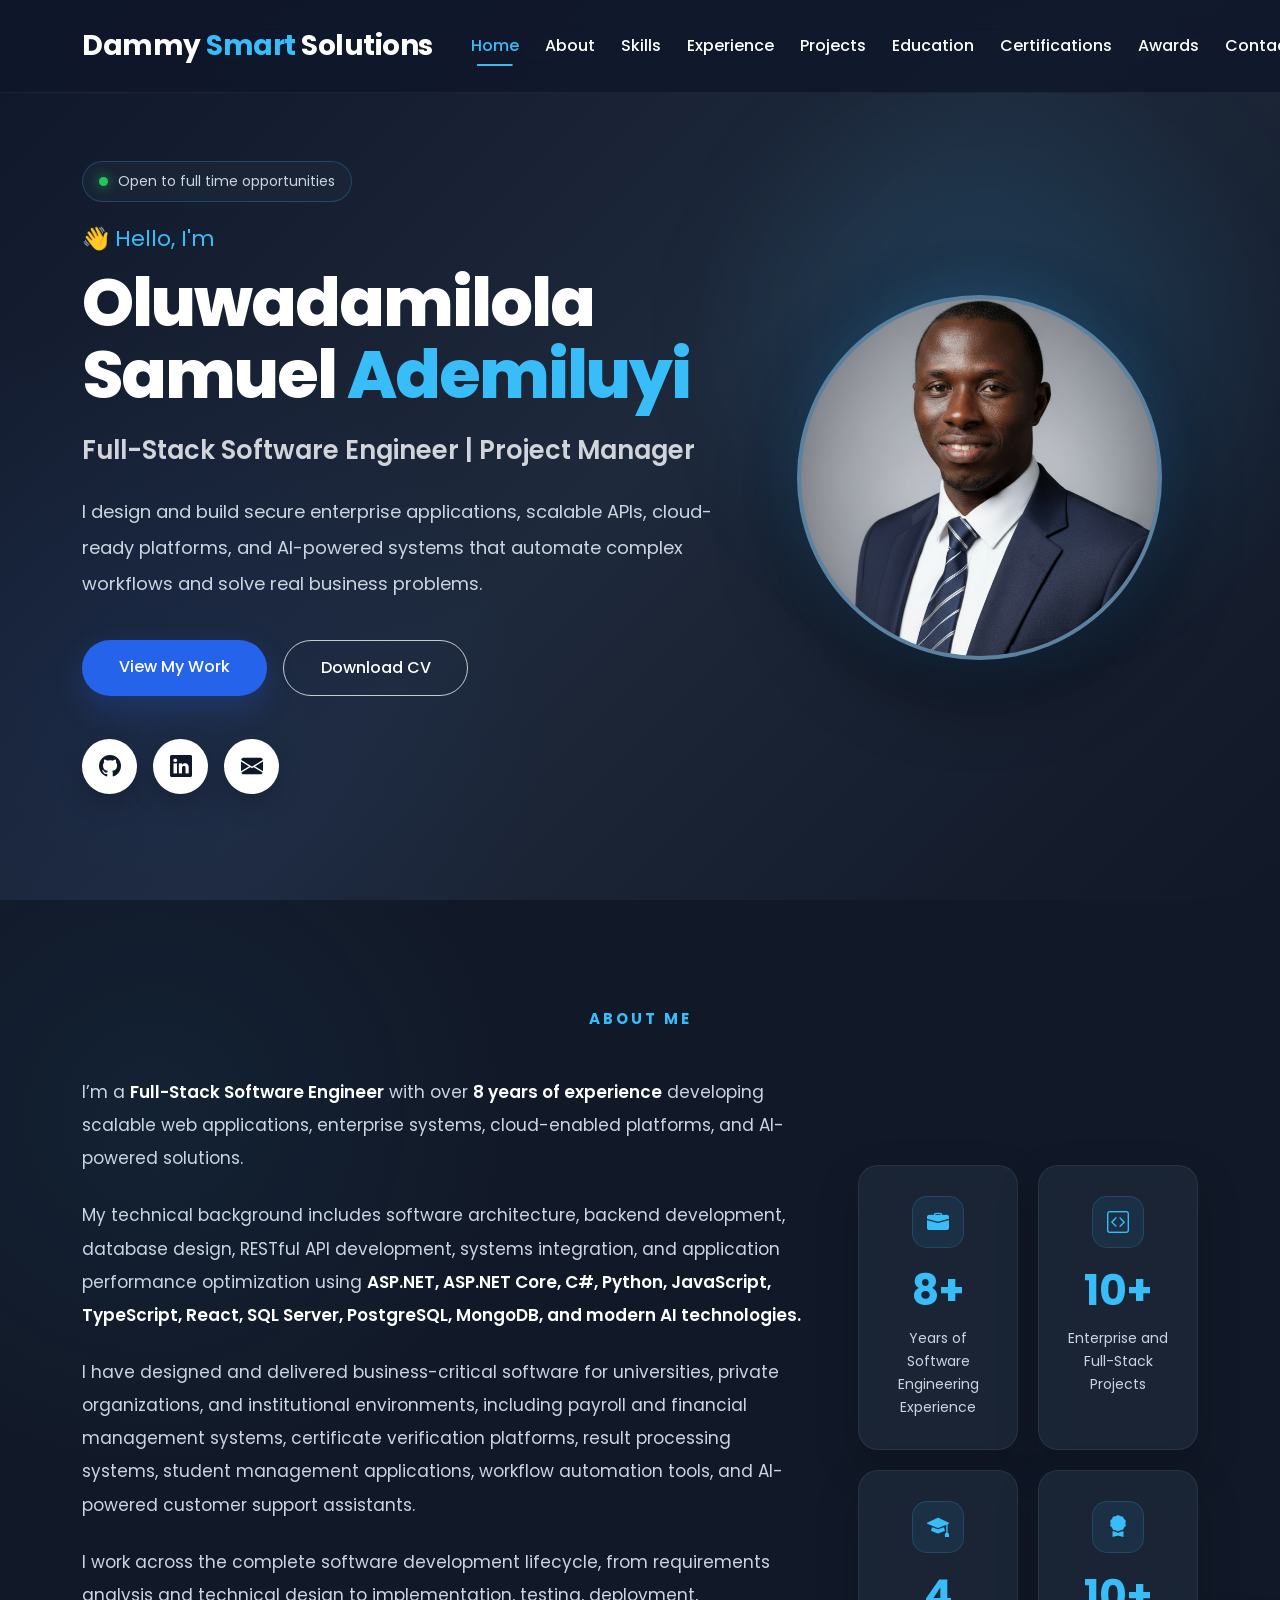
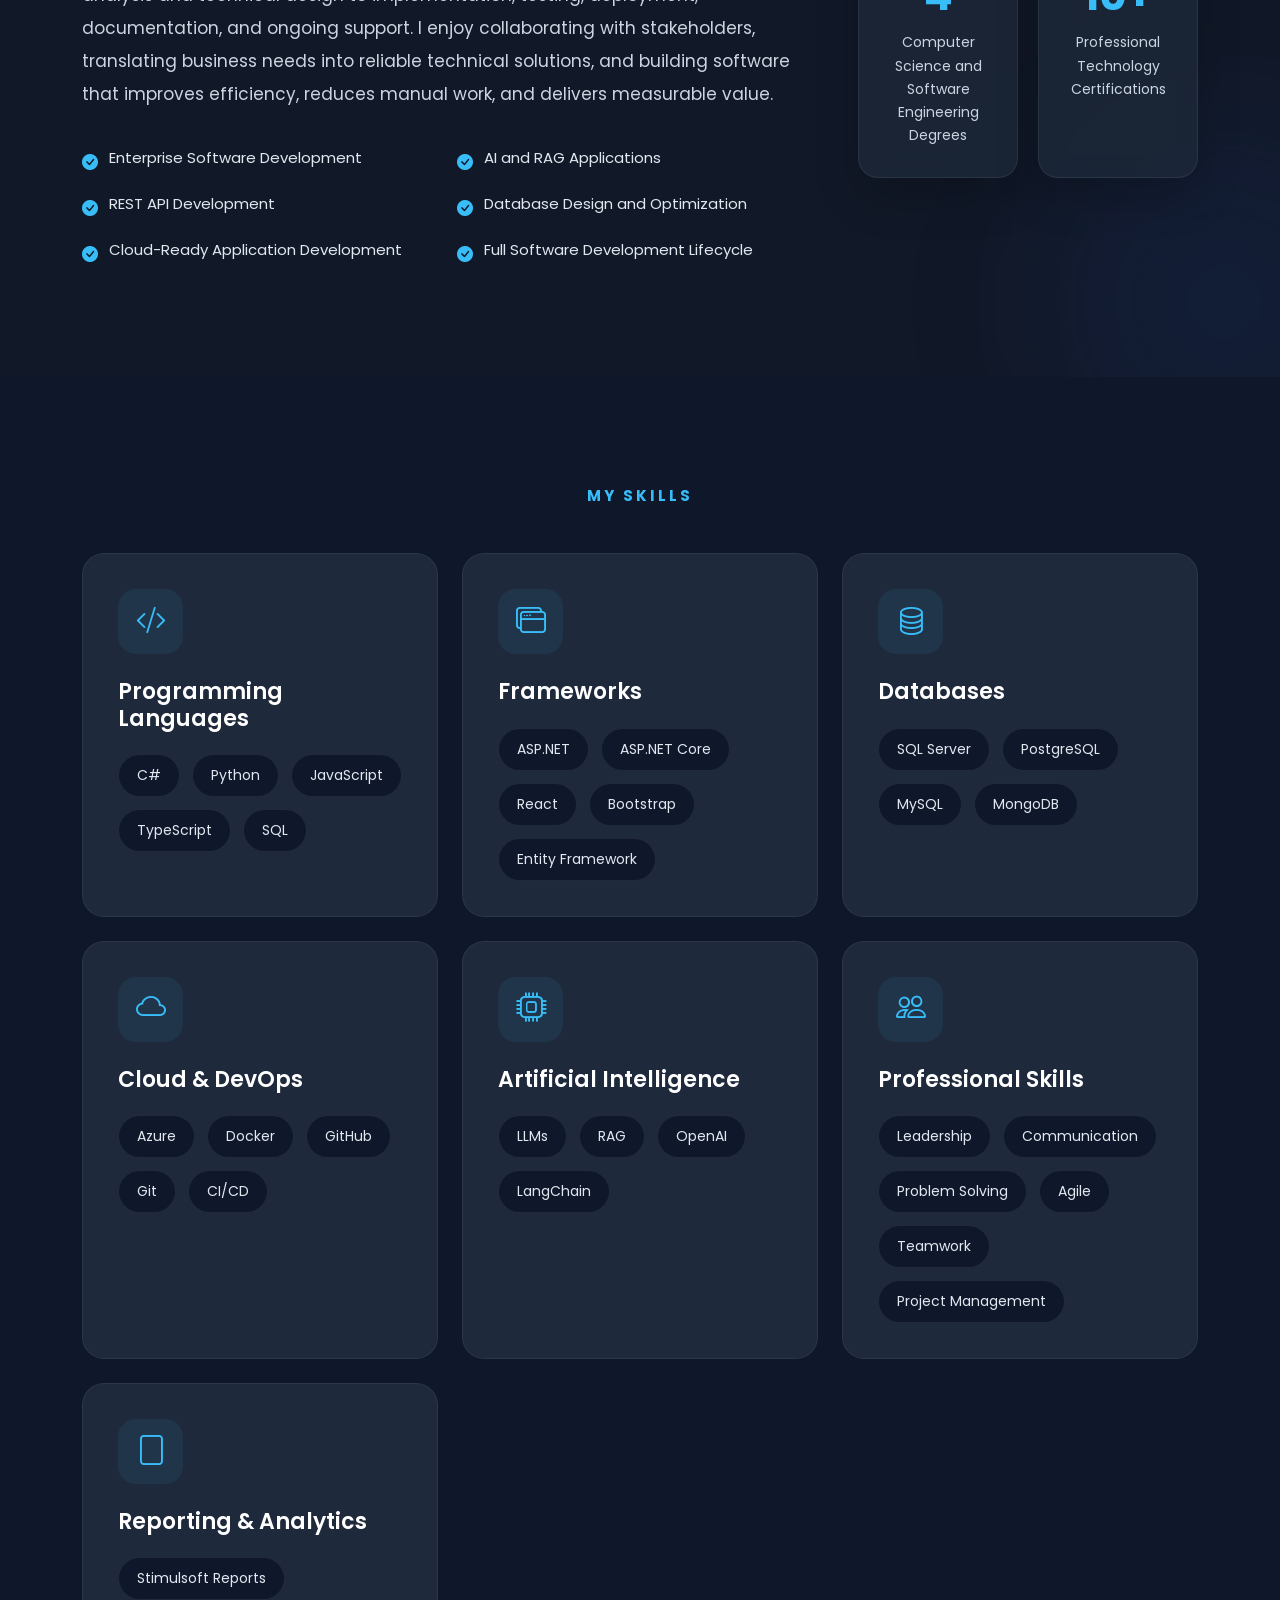
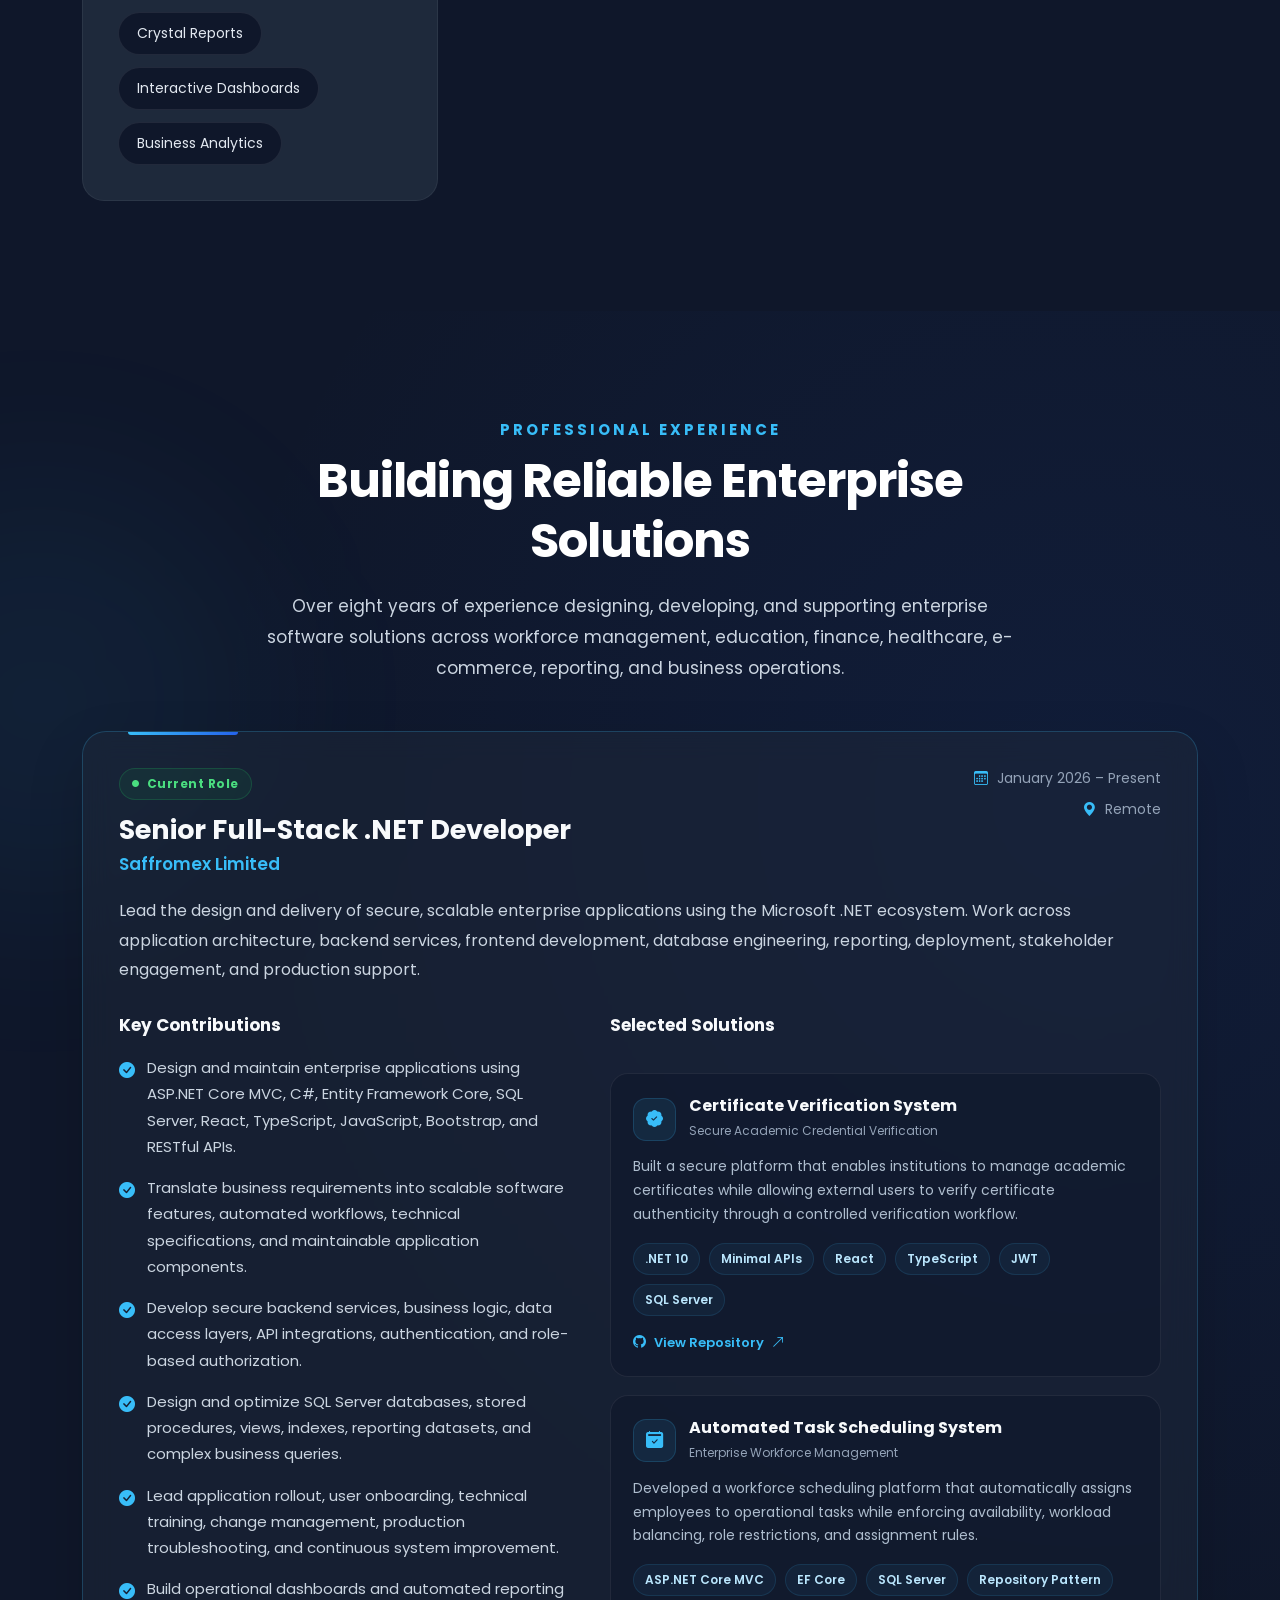
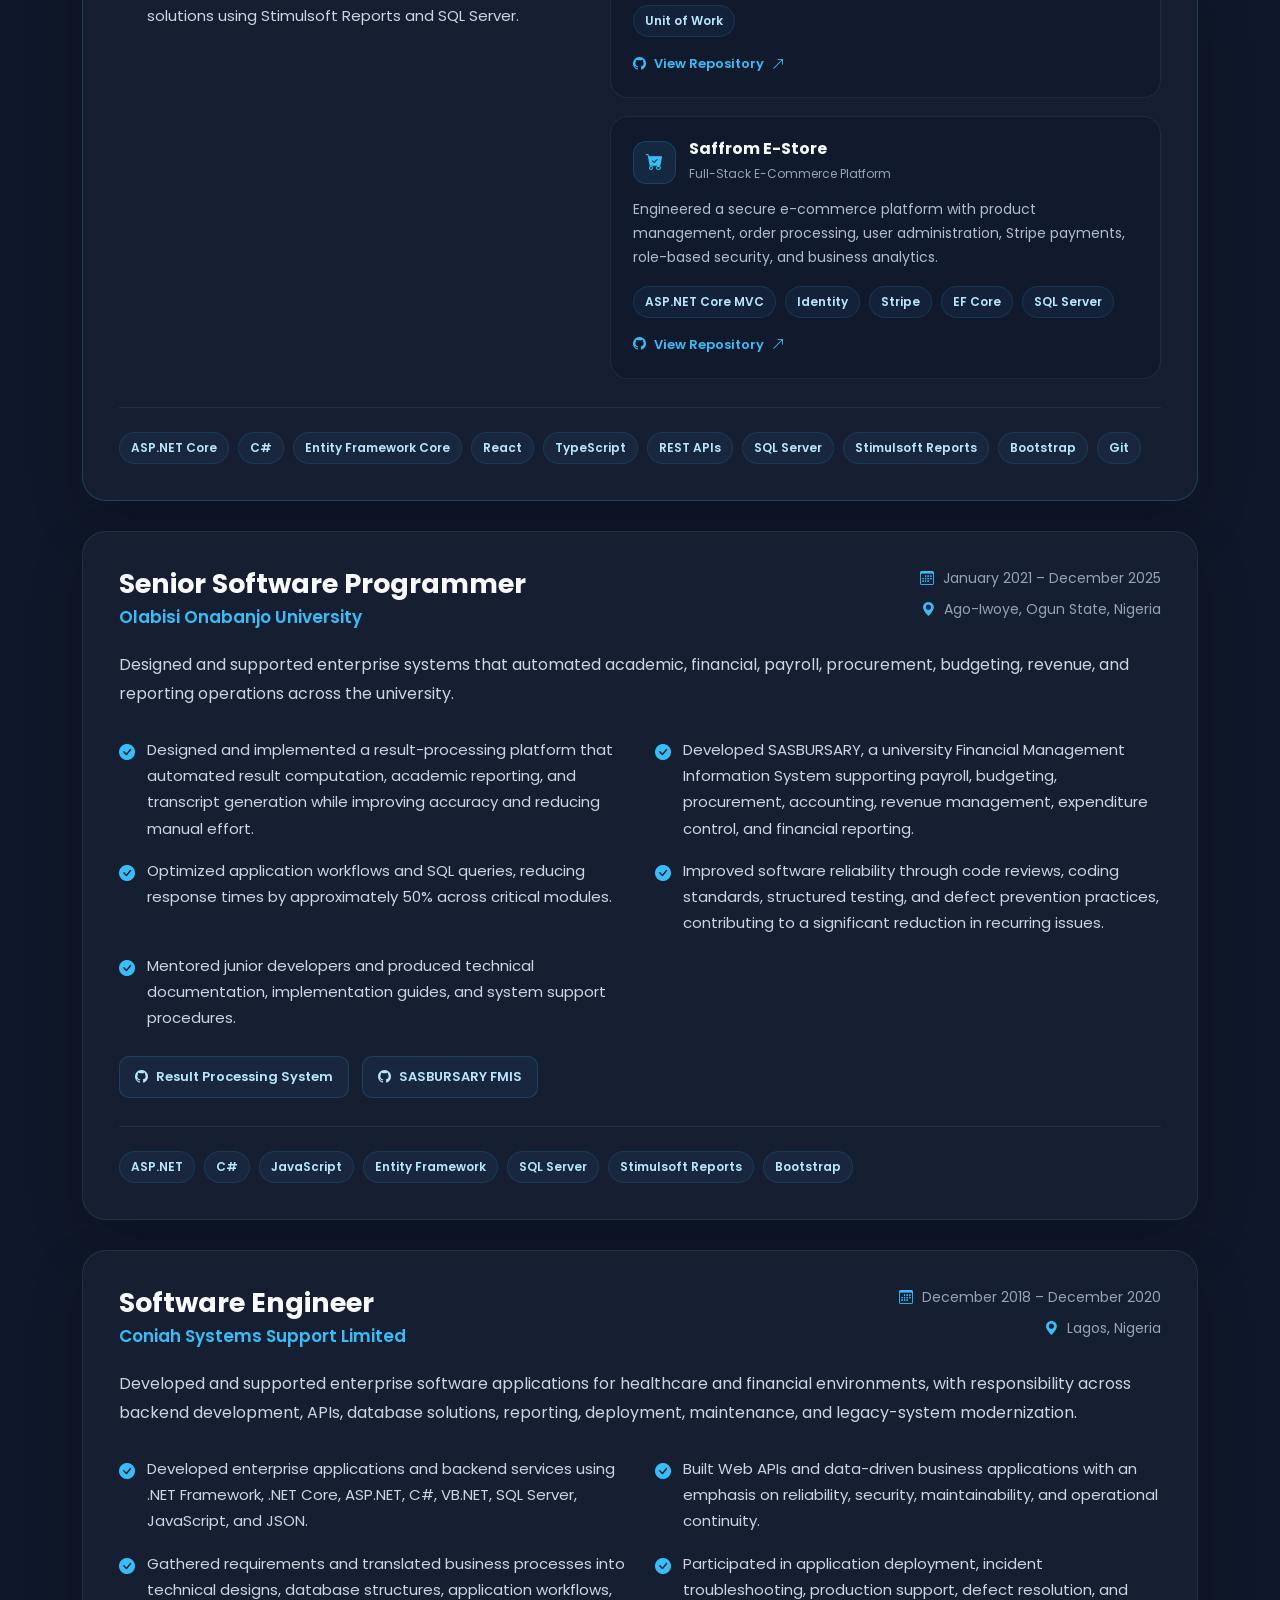
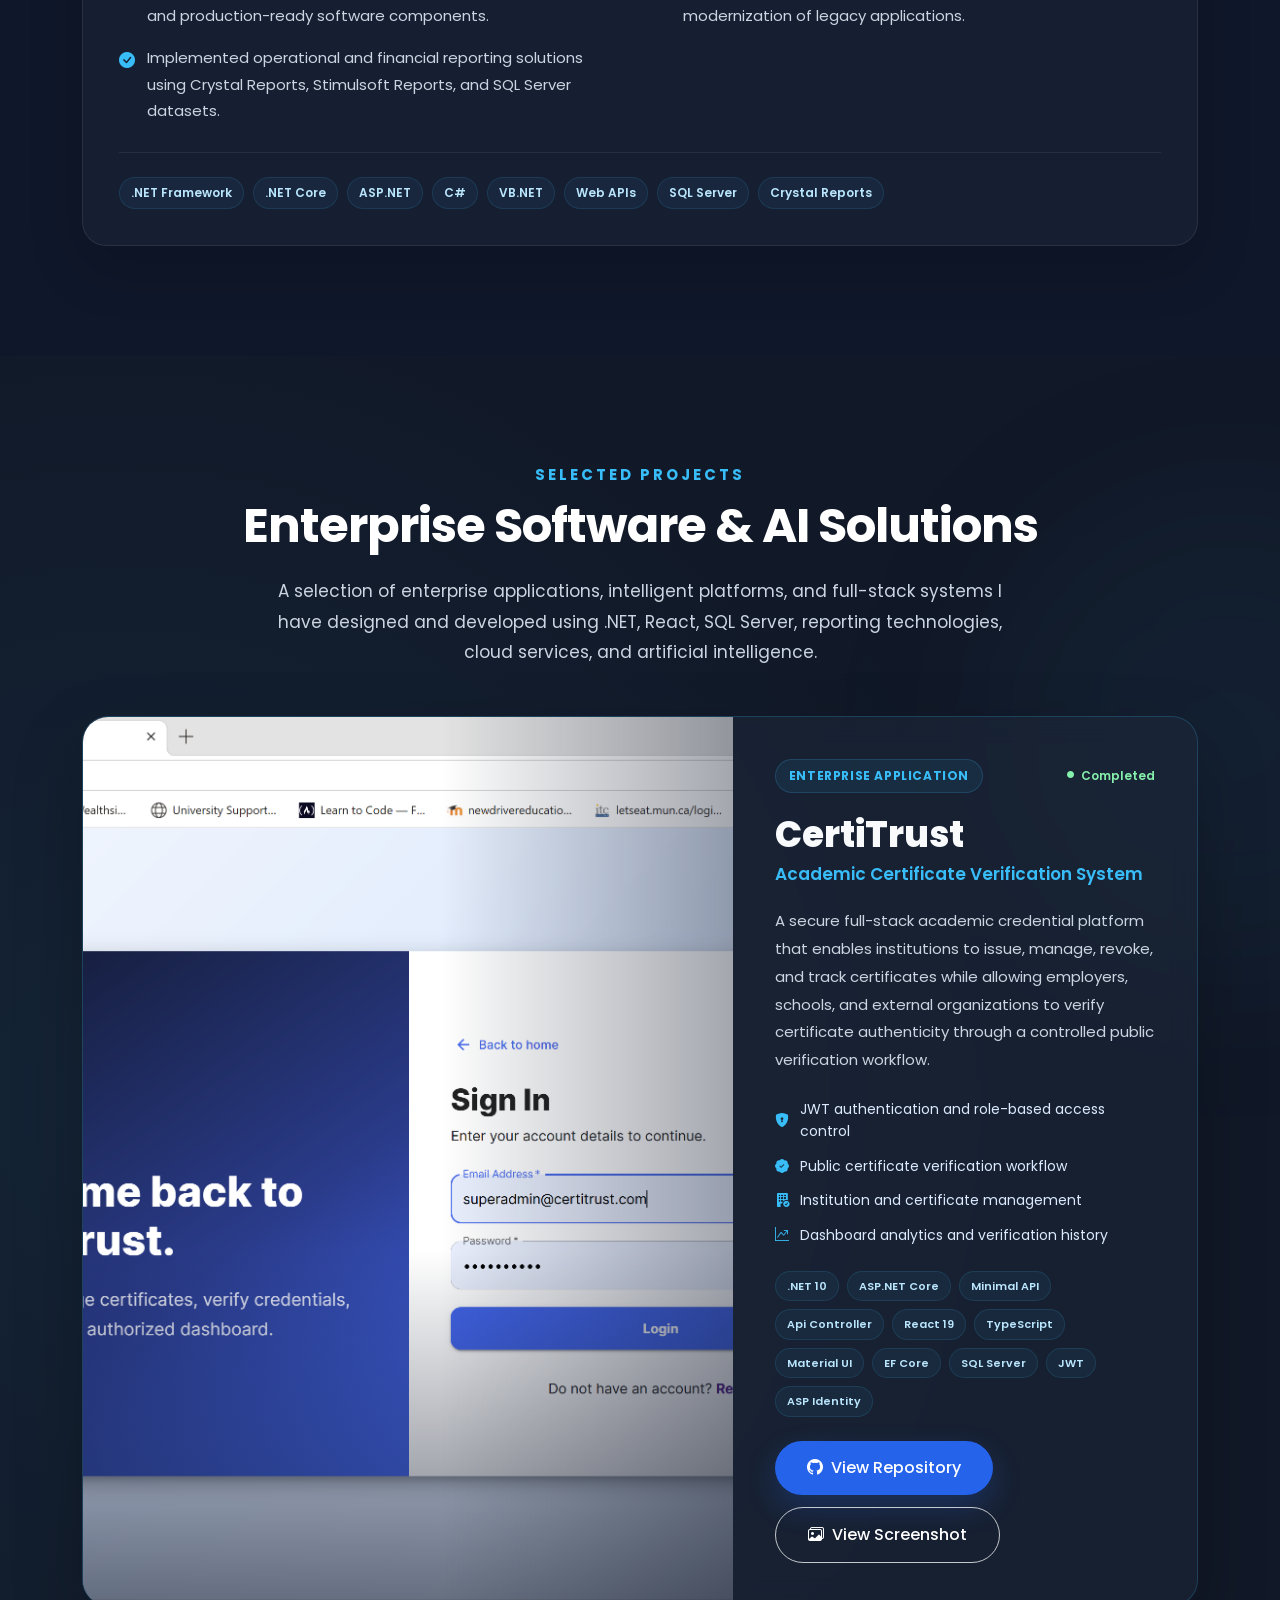
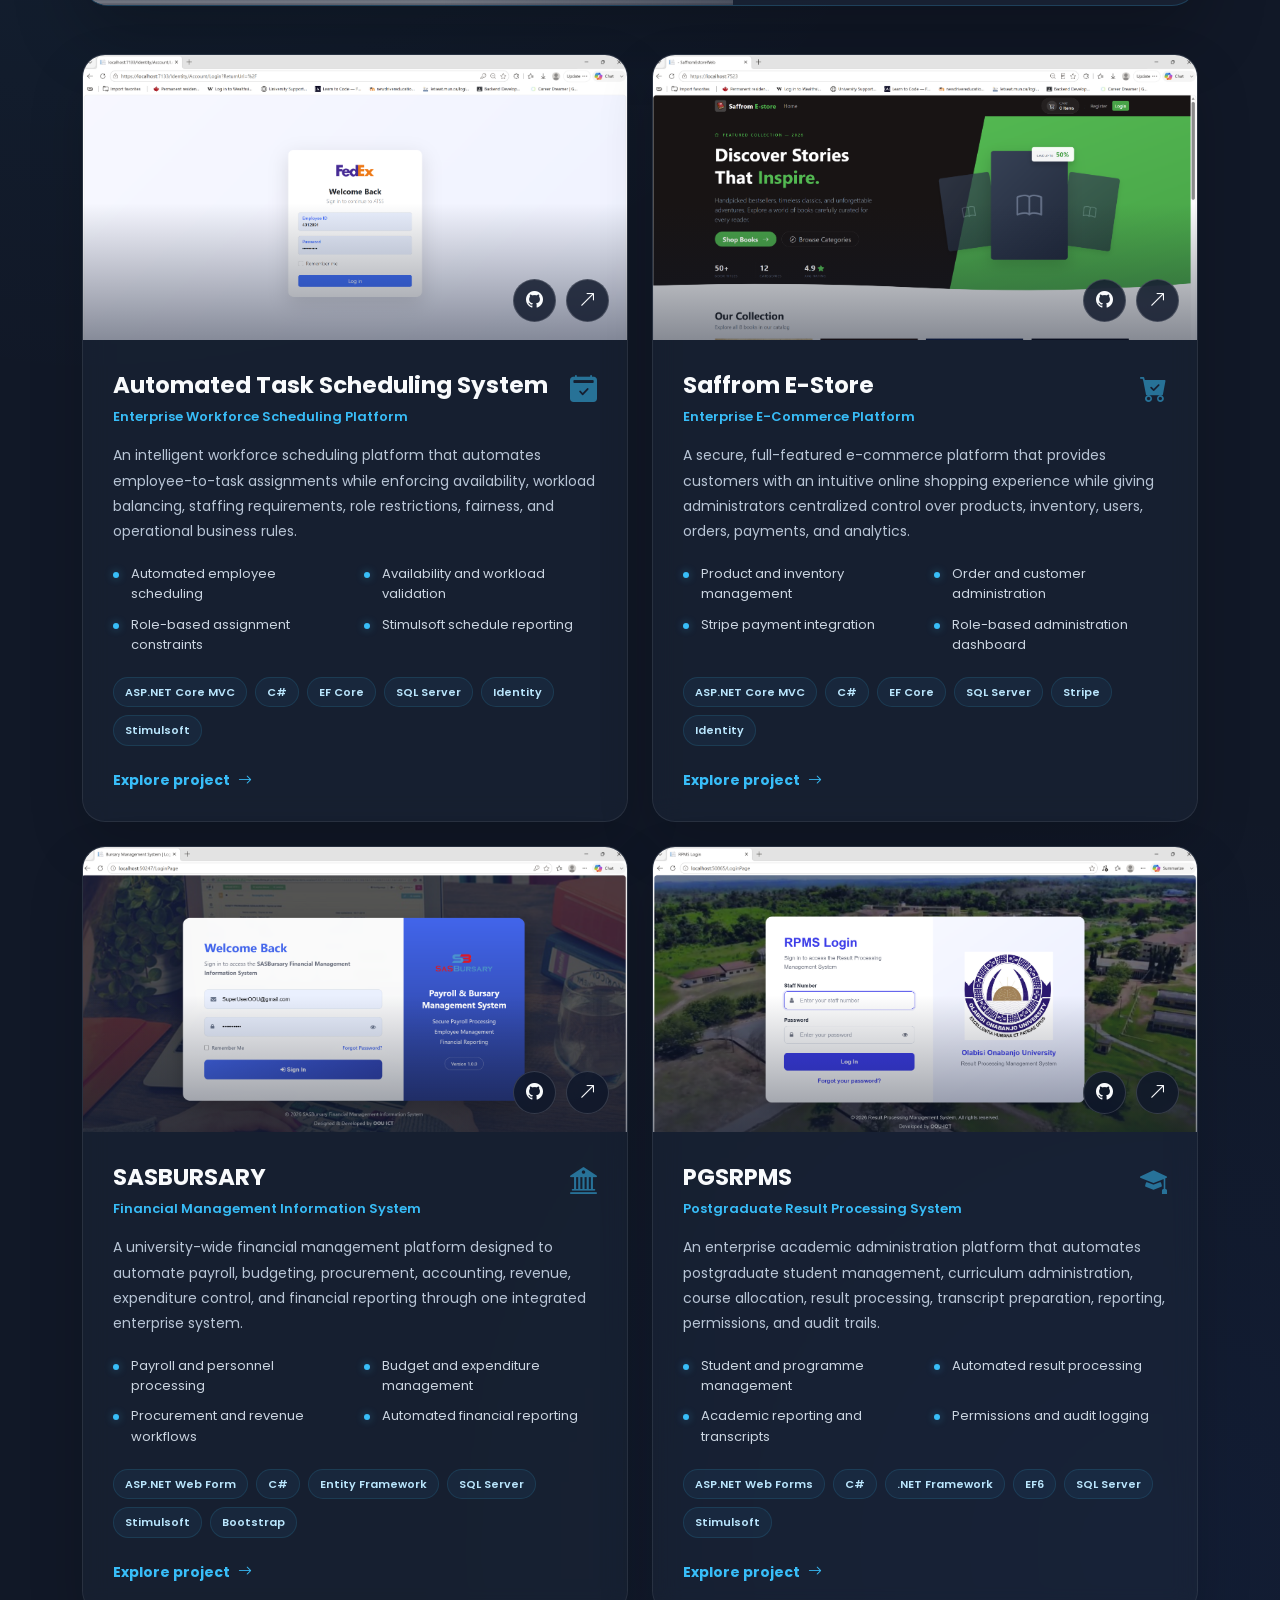
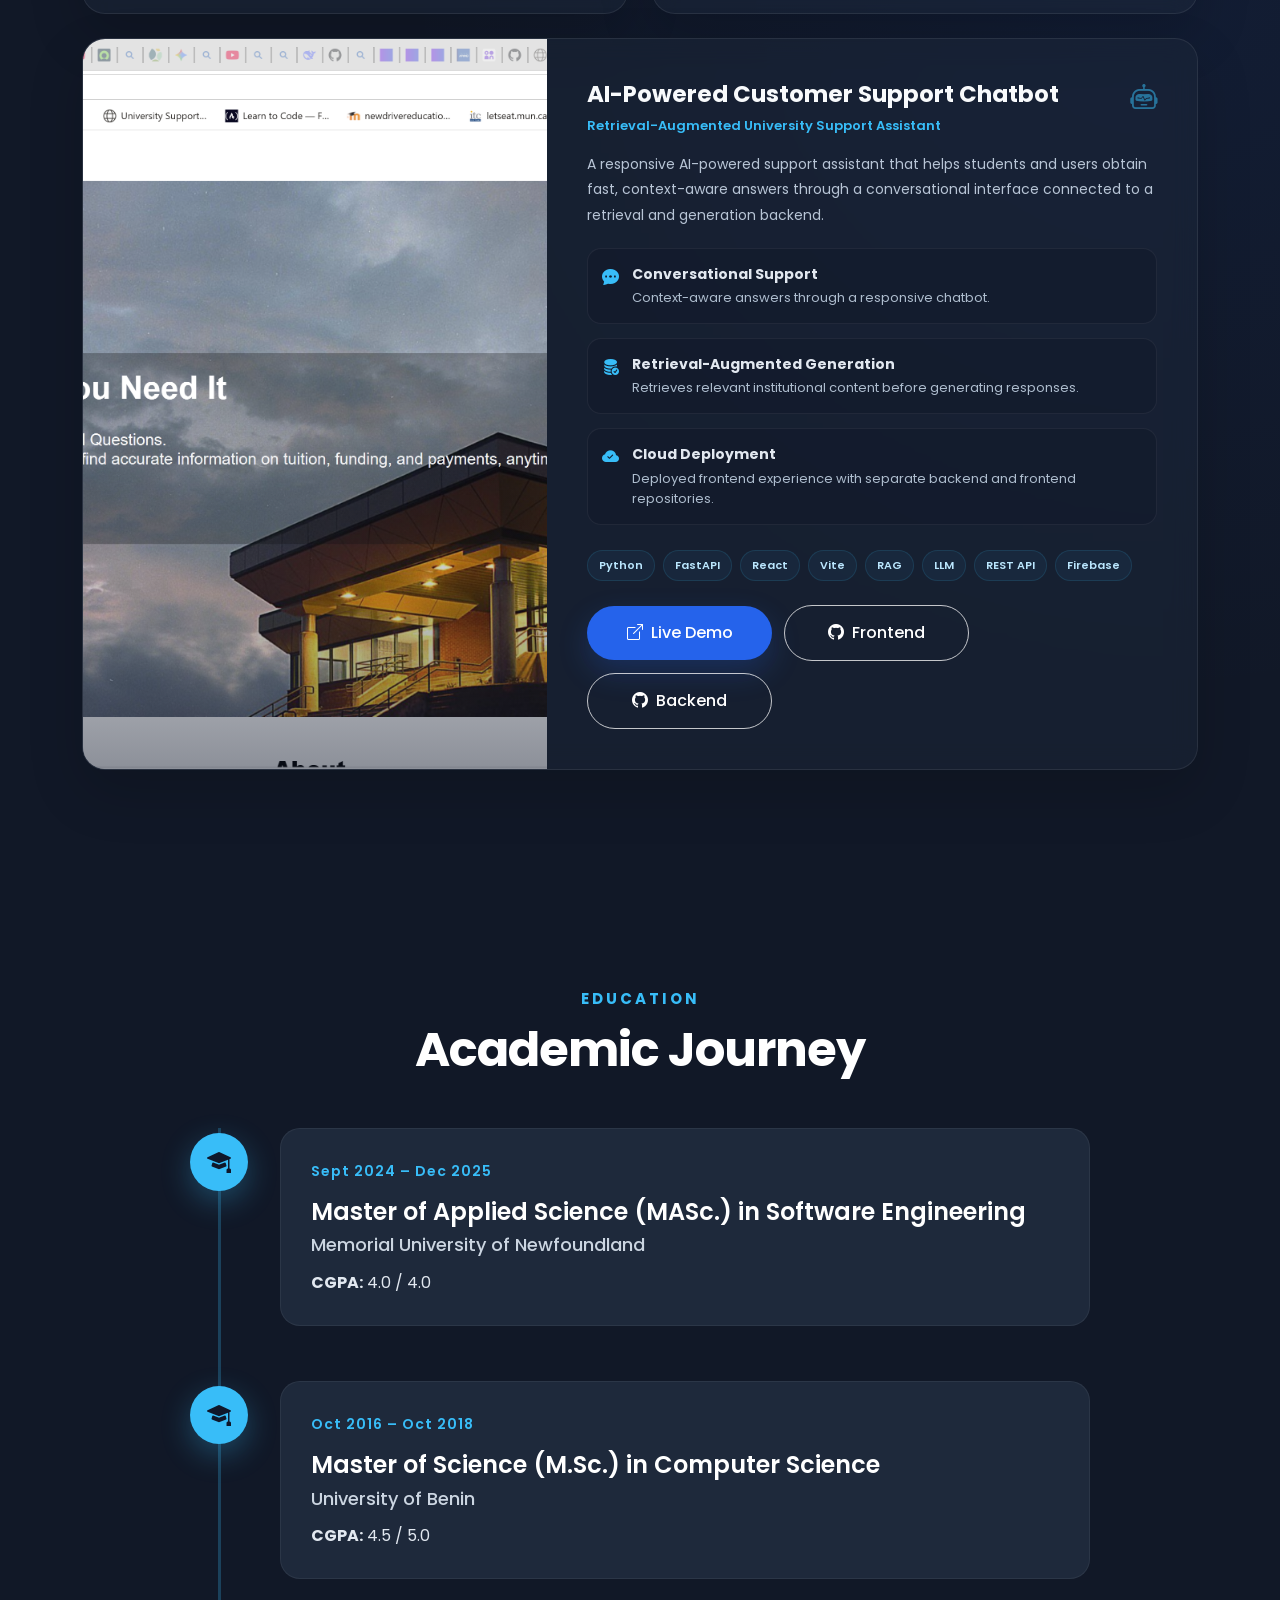
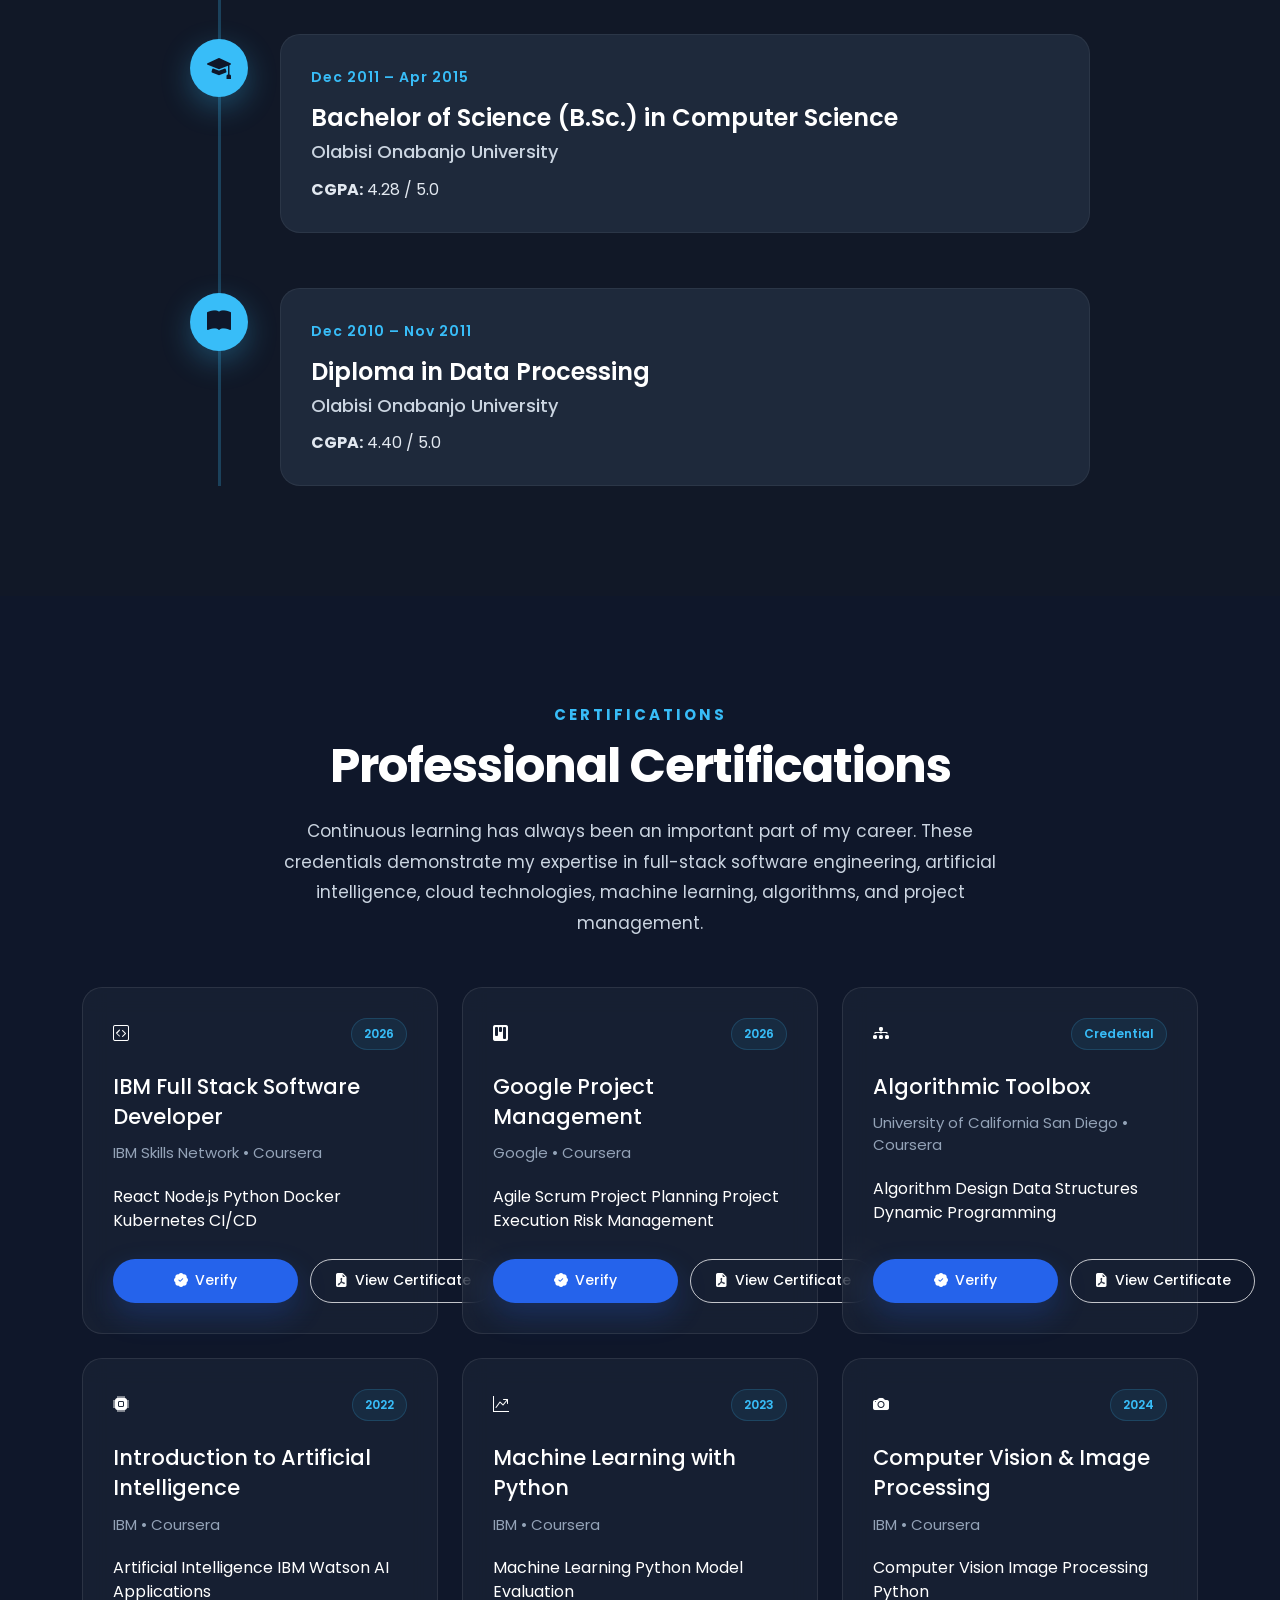
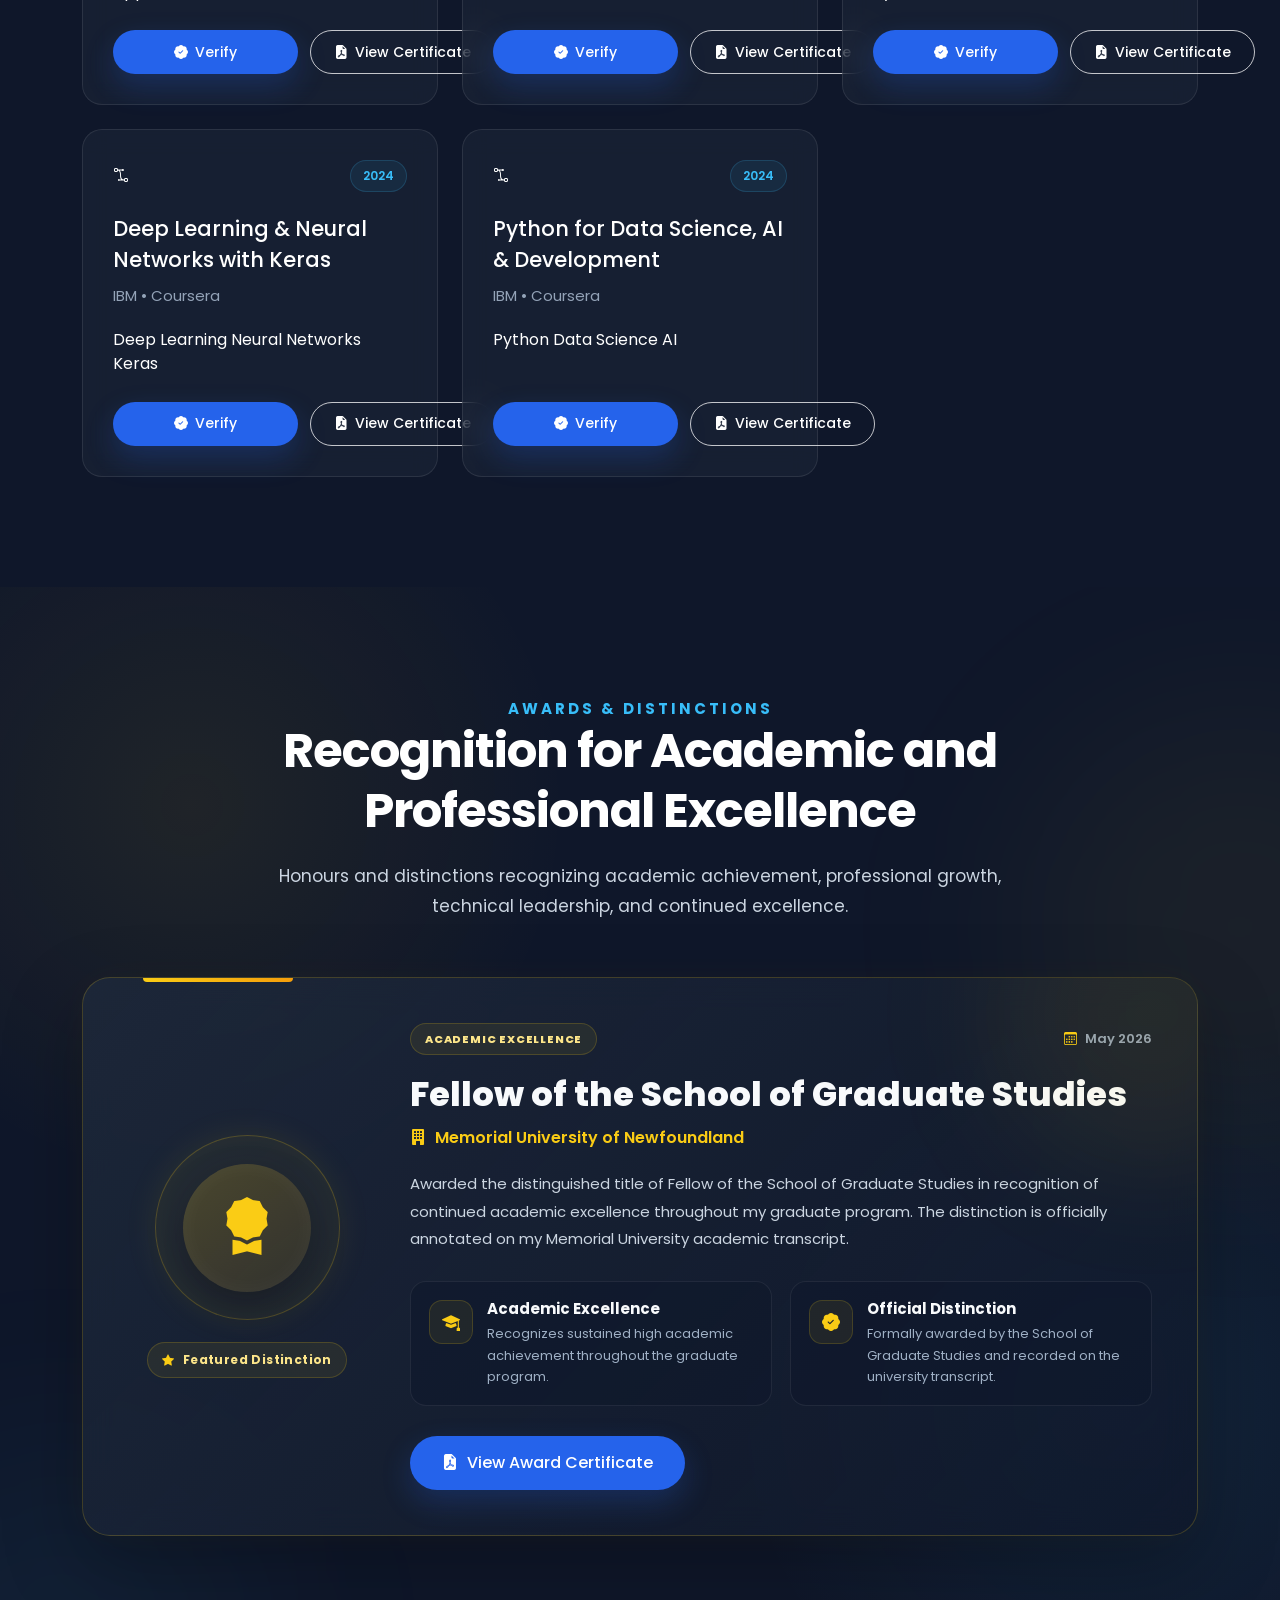
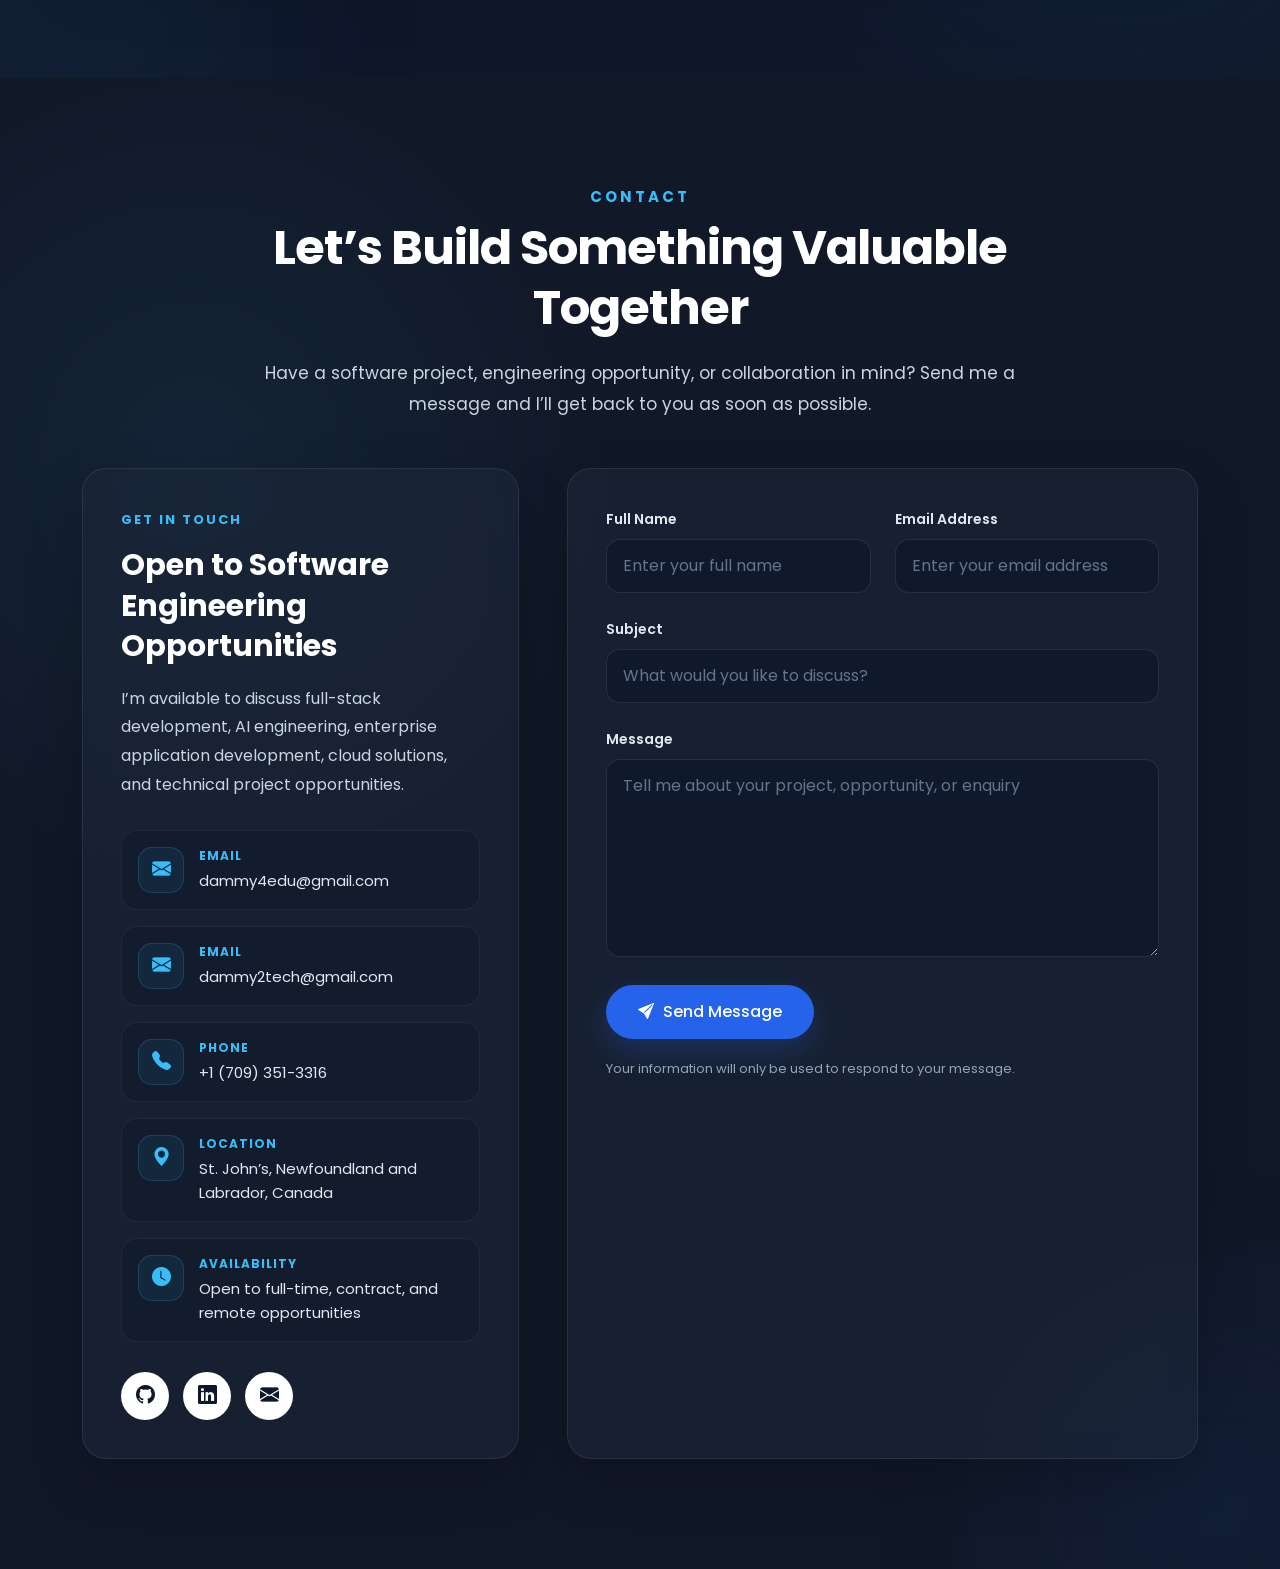
==== index.html @ 709b407c "first commit" ====
<!doctype html>
<html lang="en">
  <head>
    <meta charset="UTF-8" />

    <meta name="viewport" content="width=device-width, initial-scale=1.0" />

    <meta
      name="description"
      content="Portfolio of Oluwadamilola Samuel Ademiluyi, a Full-Stack Software Engineer and AI Project Engineer based in St. John's, Newfoundland and Labrador, Canada."
    />

    <title>Oluwadamilola Samuel Ademiluyi | Full-Stack Software Engineer</title>

    <link
      href="https://cdn.jsdelivr.net/npm/bootstrap@5.3.7/dist/css/bootstrap.min.css"
      rel="stylesheet"
    />

    <link
      rel="stylesheet"
      href="https://cdn.jsdelivr.net/npm/bootstrap-icons@1.11.3/font/bootstrap-icons.min.css"
    />

    <link rel="stylesheet" href="css/style.css" />
  </head>

  <body>
    <!-- ================= NAVBAR ================= -->

    <nav class="navbar navbar-expand-lg fixed-top" aria-label="Main navigation">
      <div class="container">
        <a
          class="navbar-brand"
          href="#home"
          aria-label="Dammy Smart Solutions home"
        >
          Dammy <span>Smart</span> Solutions
        </a>

        <button
          class="navbar-toggler"
          type="button"
          data-bs-toggle="collapse"
          data-bs-target="#menu"
          aria-controls="menu"
          aria-expanded="false"
          aria-label="Toggle navigation"
        >
          <span class="navbar-toggler-icon"></span>
        </button>

        <div class="collapse navbar-collapse" id="menu">
          <ul class="navbar-nav ms-auto align-items-lg-center">
            <li class="nav-item">
              <a class="nav-link active" href="#home"> Home </a>
            </li>

            <li class="nav-item">
              <a class="nav-link" href="#about"> About </a>
            </li>

            <li class="nav-item">
              <a class="nav-link" href="#skills"> Skills </a>
            </li>

            <li class="nav-item">
              <a class="nav-link" href="#experience"> Experience </a>
            </li>

            <li class="nav-item">
              <a class="nav-link" href="#projects"> Projects </a>
            </li>

            <li class="nav-item">
              <a class="nav-link" href="#education"> Education </a>
            </li>

            <li class="nav-item">
              <a class="nav-link" href="#certifications"> Certifications </a>
            </li>
            <li class="nav-item">
              <a class="nav-link" href="#awards"> Awards </a>
            </li>

            <li class="nav-item">
              <a class="nav-link" href="#contact"> Contact </a>
            </li>
          </ul>
        </div>
      </div>
    </nav>

    <!-- ================= HERO ================= -->

    <main>
      <section class="hero" id="home">
        <div class="container">
          <div class="row align-items-center g-5">
            <!-- Left content -->

            <div class="col-lg-7">
              <div class="availability-badge">
                <span class="status-dot"></span>
                Open to full time opportunities
              </div>

              <p class="intro">👋 Hello, I'm</p>

              <h1>
                Oluwadamilola Samuel
                <span>Ademiluyi</span>
              </h1>

              <h3>Full-Stack Software Engineer | Project Manager</h3>

              <p class="hero-text" text-align="justify">
                I design and build secure enterprise applications, scalable
                APIs, cloud-ready platforms, and AI-powered systems that
                automate complex workflows and solve real business problems.
              </p>

              <div class="hero-buttons">
                <a href="#projects" class="btn btn-primary"> View My Work </a>

                <a
                  href="files/Oluwadamilola_Ademiluyi_Resume.pdf"
                  class="btn btn-outline-light"
                  download
                >
                  Download CV
                </a>
              </div>

              <div class="social-icons">
                <a
                  href="https://github.com/DammySmartSolutions"
                  target="_blank"
                  rel="noopener noreferrer"
                  aria-label="Visit my GitHub profile"
                  title="GitHub"
                >
                  <i class="bi bi-github"></i>
                </a>

                <a
                  href="https://www.linkedin.com/in/oluwadamilola-ademiluyi-9a1646120"
                  target="_blank"
                  rel="noopener noreferrer"
                  aria-label="Visit my LinkedIn profile"
                  title="LinkedIn"
                >
                  <i class="bi bi-linkedin"></i>
                </a>

                <a
                  href="mailto:dammy4edu@gmail.com"
                  aria-label="Send me an email"
                  title="Email"
                >
                  <i class="bi bi-envelope-fill"></i>
                </a>
              </div>
            </div>

            <!-- Right content -->

            <div class="col-lg-5">
              <div class="profile-wrapper">
                <div class="profile-glow"></div>

                <div class="profile-frame">
                  <img
                    src="images/DammyPicture.png"
                    alt="Professional portrait of Oluwadamilola Samuel Ademiluyi"
                    class="profile-image"
                  />
                </div>
              </div>
            </div>
          </div>
        </div>
      </section>

      <!-- ================= ABOUT ================= -->

      <section class="about section-padding" id="about">
        <div class="container">
          <div class="text-center mb-5">
            <h6 class="section-subtitle">ABOUT ME</h6>

            <!-- <h2 class="section-title">
              Building Secure, Scalable Software That Creates Business Value
            </h2>  -->
          </div>

          <div class="row align-items-center g-5">
            <!-- Left Content -->

            <div class="col-lg-8">
              <p class="about-text">
                I’m a
                <strong>Full-Stack Software Engineer</strong> with over
                <strong>8 years of experience</strong> developing scalable web
                applications, enterprise systems, cloud-enabled platforms, and
                AI-powered solutions.
              </p>

              <p class="about-text">
                My technical background includes software architecture, backend
                development, database design, RESTful API development, systems
                integration, and application performance optimization using
                <strong>
                  ASP.NET, ASP.NET Core, C#, Python, JavaScript, TypeScript,
                  React, SQL Server, PostgreSQL, MongoDB, and modern AI
                  technologies.
                </strong>
              </p>

              <p class="about-text">
                I have designed and delivered business-critical software for
                universities, private organizations, and institutional
                environments, including payroll and financial management
                systems, certificate verification platforms, result processing
                systems, student management applications, workflow automation
                tools, and AI-powered customer support assistants.
              </p>

              <p class="about-text">
                I work across the complete software development lifecycle, from
                requirements analysis and technical design to implementation,
                testing, deployment, documentation, and ongoing support. I enjoy
                collaborating with stakeholders, translating business needs into
                reliable technical solutions, and building software that
                improves efficiency, reduces manual work, and delivers
                measurable value.
              </p>

              <div class="about-highlights">
                <div>
                  <i class="bi bi-check-circle-fill"></i>
                  Enterprise Software Development
                </div>

                <div>
                  <i class="bi bi-check-circle-fill"></i>
                  AI and RAG Applications
                </div>

                <div>
                  <i class="bi bi-check-circle-fill"></i>
                  REST API Development
                </div>

                <div>
                  <i class="bi bi-check-circle-fill"></i>
                  Database Design and Optimization
                </div>

                <div>
                  <i class="bi bi-check-circle-fill"></i>
                  Cloud-Ready Application Development
                </div>

                <div>
                  <i class="bi bi-check-circle-fill"></i>
                  Full Software Development Lifecycle
                </div>
              </div>
            </div>

            <!-- Right Content -->

            <div class="col-lg-4">
              <div class="stats-container">
                <div class="stat-card">
                  <div class="stat-icon">
                    <i class="bi bi-briefcase-fill"></i>
                  </div>

                  <h2>8+</h2>
                  <p>Years of Software Engineering Experience</p>
                </div>

                <div class="stat-card">
                  <div class="stat-icon">
                    <i class="bi bi-code-square"></i>
                  </div>

                  <h2>10+</h2>
                  <p>Enterprise and Full-Stack Projects</p>
                </div>

                <div class="stat-card">
                  <div class="stat-icon">
                    <i class="bi bi-mortarboard-fill"></i>
                  </div>

                  <h2>4</h2>
                  <p>Computer Science and Software Engineering Degrees</p>
                </div>

                <div class="stat-card">
                  <div class="stat-icon">
                    <i class="bi bi-award-fill"></i>
                  </div>

                  <h2>10+</h2>
                  <p>Professional Technology Certifications</p>
                </div>
              </div>
            </div>
          </div>
        </div>
      </section>

      <!-- ================= SKILLS ================= -->

      <section class="skills section-padding" id="skills">
        <div class="container">
          <div class="text-center mb-5">
            <h6 class="section-subtitle">MY SKILLS</h6>

            <!-- <h6 class="section-title">
              Technologies, Tools & Professional Expertise
            </h6> -->
          </div>

          <div class="row g-4">
            <!-- Programming -->

            <div class="col-lg-4">
              <div class="skill-card">
                <div class="skill-icon">
                  <i class="bi bi-code-slash"></i>
                </div>

                <h4>Programming Languages</h4>

                <div class="skill-tags">
                  <span>C#</span>
                  <span>Python</span>
                  <span>JavaScript</span>
                  <span>TypeScript</span>
                  <span>SQL</span>
                </div>
              </div>
            </div>

            <!-- Frameworks -->

            <div class="col-lg-4">
              <div class="skill-card">
                <div class="skill-icon">
                  <i class="bi bi-window-stack"></i>
                </div>

                <h4>Frameworks</h4>

                <div class="skill-tags">
                  <span>ASP.NET</span>
                  <span>ASP.NET Core</span>
                  <span>React</span>
                  <span>Bootstrap</span>
                  <span>Entity Framework</span>
                </div>
              </div>
            </div>

            <!-- Databases -->

            <div class="col-lg-4">
              <div class="skill-card">
                <div class="skill-icon">
                  <i class="bi bi-database"></i>
                </div>

                <h4>Databases</h4>

                <div class="skill-tags">
                  <span>SQL Server</span>
                  <span>PostgreSQL</span>
                  <span>MySQL</span>
                  <span>MongoDB</span>
                </div>
              </div>
            </div>

            <!-- Cloud -->

            <div class="col-lg-4">
              <div class="skill-card">
                <div class="skill-icon">
                  <i class="bi bi-cloud"></i>
                </div>

                <h4>Cloud & DevOps</h4>

                <div class="skill-tags">
                  <span>Azure</span>
                  <span>Docker</span>
                  <span>GitHub</span>
                  <span>Git</span>
                  <span>CI/CD</span>
                </div>
              </div>
            </div>

            <!-- AI -->

            <div class="col-lg-4">
              <div class="skill-card">
                <div class="skill-icon">
                  <i class="bi bi-cpu"></i>
                </div>

                <h4>Artificial Intelligence</h4>

                <div class="skill-tags">
                  <span>LLMs</span>
                  <span>RAG</span>
                  <span>OpenAI</span>
                  <span>LangChain</span>
                </div>
              </div>
            </div>

            <!-- Professional -->

            <div class="col-lg-4">
              <div class="skill-card">
                <div class="skill-icon">
                  <i class="bi bi-people"></i>
                </div>

                <h4>Professional Skills</h4>

                <div class="skill-tags">
                  <span>Leadership</span>
                  <span>Communication</span>
                  <span>Problem Solving</span>
                  <span>Agile</span>
                  <span>Teamwork</span>
                  <span>Project Management</span>
                </div>
              </div>
            </div>

            <!-- Reporting Tool -->

            <div class="col-lg-4">
              <div class="skill-card">
                <div class="skill-icon">
                  <i class="bi bi-file"></i>
                </div>

                <h4>Reporting & Analytics</h4>

                <div class="skill-tags">
                  <span>Stimulsoft Reports</span>
                  <span>Crystal Reports</span>
                  <span>Interactive Dashboards</span>
                  <span>Business Analytics</span>
                </div>
              </div>
            </div>
          </div>
        </div>
      </section>

      <!-- ================= EXPERIENCE ================= -->

      <section class="experience section-padding" id="experience">
        <div class="container">
          <div class="text-center mb-5">
            <h6 class="section-subtitle">PROFESSIONAL EXPERIENCE</h6>

            <h2 class="section-title">
              Building Reliable Enterprise Solutions
            </h2>

            <p class="section-description">
              Over eight years of experience designing, developing, and
              supporting enterprise software solutions across workforce
              management, education, finance, healthcare, e-commerce, reporting,
              and business operations.
            </p>
          </div>

          <div class="experience-list">
            <!-- Saffromex Limited -->

            <article class="experience-card featured-experience">
              <div class="experience-top">
                <div class="experience-role">
                  <span class="experience-status">
                    <i class="bi bi-circle-fill"></i>
                    Current Role
                  </span>

                  <h3>Senior Full-Stack .NET Developer</h3>

                  <h4>Saffromex Limited</h4>
                </div>

                <div class="experience-meta">
                  <span>
                    <i class="bi bi-calendar3"></i>
                    January 2026 – Present
                  </span>

                  <span>
                    <i class="bi bi-geo-alt-fill"></i>
                    Remote
                  </span>
                </div>
              </div>

              <p class="experience-summary">
                Lead the design and delivery of secure, scalable enterprise
                applications using the Microsoft .NET ecosystem. Work across
                application architecture, backend services, frontend
                development, database engineering, reporting, deployment,
                stakeholder engagement, and production support.
              </p>

              <div class="experience-grid">
                <div class="experience-responsibilities">
                  <h5>Key Contributions</h5>

                  <ul class="experience-highlights">
                    <li>
                      Design and maintain enterprise applications using ASP.NET
                      Core MVC, C#, Entity Framework Core, SQL Server, React,
                      TypeScript, JavaScript, Bootstrap, and RESTful APIs.
                    </li>

                    <li>
                      Translate business requirements into scalable software
                      features, automated workflows, technical specifications,
                      and maintainable application components.
                    </li>

                    <li>
                      Develop secure backend services, business logic, data
                      access layers, API integrations, authentication, and
                      role-based authorization.
                    </li>

                    <li>
                      Design and optimize SQL Server databases, stored
                      procedures, views, indexes, reporting datasets, and
                      complex business queries.
                    </li>

                    <li>
                      Lead application rollout, user onboarding, technical
                      training, change management, production troubleshooting,
                      and continuous system improvement.
                    </li>

                    <li>
                      Build operational dashboards and automated reporting
                      solutions using Stimulsoft Reports and SQL Server.
                    </li>
                  </ul>
                </div>

                <div class="experience-projects">
                  <h5>Selected Solutions</h5>

                  <!-- Certificate Verification System -->

                  <div class="experience-project">
                    <div class="project-heading">
                      <div class="project-small-icon">
                        <i class="bi bi-patch-check-fill"></i>
                      </div>

                      <div>
                        <h6>Certificate Verification System</h6>
                        <span>Secure Academic Credential Verification</span>
                      </div>
                    </div>

                    <p>
                      Built a secure platform that enables institutions to
                      manage academic certificates while allowing external users
                      to verify certificate authenticity through a controlled
                      verification workflow.
                    </p>

                    <div class="experience-project-tags">
                      <span>.NET 10</span>
                      <span>Minimal APIs</span>
                      <span>React</span>
                      <span>TypeScript</span>
                      <span>JWT</span>
                      <span>SQL Server</span>
                    </div>

                    <a
                      href="https://github.com/DammySmartSolutions/CertificateVerificationSystem"
                      target="_blank"
                      rel="noopener noreferrer"
                      class="project-repository-link"
                    >
                      <i class="bi bi-github"></i>
                      View Repository
                      <i class="bi bi-arrow-up-right"></i>
                    </a>
                  </div>

                  <!-- Automated Task Scheduling System -->

                  <div class="experience-project">
                    <div class="project-heading">
                      <div class="project-small-icon">
                        <i class="bi bi-calendar2-check-fill"></i>
                      </div>

                      <div>
                        <h6>Automated Task Scheduling System</h6>
                        <span>Enterprise Workforce Management</span>
                      </div>
                    </div>

                    <p>
                      Developed a workforce scheduling platform that
                      automatically assigns employees to operational tasks while
                      enforcing availability, workload balancing, role
                      restrictions, and assignment rules.
                    </p>

                    <div class="experience-project-tags">
                      <span>ASP.NET Core MVC</span>
                      <span>EF Core</span>
                      <span>SQL Server</span>
                      <span>Repository Pattern</span>
                      <span>Unit of Work</span>
                    </div>

                    <a
                      href="https://github.com/DammySmartSolutions/AutomatedTaskSchedulingSystem_.NetCore"
                      target="_blank"
                      rel="noopener noreferrer"
                      class="project-repository-link"
                    >
                      <i class="bi bi-github"></i>
                      View Repository
                      <i class="bi bi-arrow-up-right"></i>
                    </a>
                  </div>

                  <!-- Saffrom E-Store -->

                  <div class="experience-project">
                    <div class="project-heading">
                      <div class="project-small-icon">
                        <i class="bi bi-cart-check-fill"></i>
                      </div>

                      <div>
                        <h6>Saffrom E-Store</h6>
                        <span>Full-Stack E-Commerce Platform</span>
                      </div>
                    </div>

                    <p>
                      Engineered a secure e-commerce platform with product
                      management, order processing, user administration, Stripe
                      payments, role-based security, and business analytics.
                    </p>

                    <div class="experience-project-tags">
                      <span>ASP.NET Core MVC</span>
                      <span>Identity</span>
                      <span>Stripe</span>
                      <span>EF Core</span>
                      <span>SQL Server</span>
                    </div>

                    <a
                      href="https://github.com/DammySmartSolutions/SaffromE-store"
                      target="_blank"
                      rel="noopener noreferrer"
                      class="project-repository-link"
                    >
                      <i class="bi bi-github"></i>
                      View Repository
                      <i class="bi bi-arrow-up-right"></i>
                    </a>
                  </div>
                </div>
              </div>

              <div class="experience-technologies">
                <span>ASP.NET Core</span>
                <span>C#</span>
                <span>Entity Framework Core</span>
                <span>React</span>
                <span>TypeScript</span>
                <span>REST APIs</span>
                <span>SQL Server</span>
                <span>Stimulsoft Reports</span>
                <span>Bootstrap</span>
                <span>Git</span>
              </div>
            </article>

            <!-- Olabisi Onabanjo University -->

            <article class="experience-card">
              <div class="experience-top">
                <div class="experience-role">
                  <h3>Senior Software Programmer</h3>
                  <h4>Olabisi Onabanjo University</h4>
                </div>

                <div class="experience-meta">
                  <span>
                    <i class="bi bi-calendar3"></i>
                    January 2021 – December 2025
                  </span>

                  <span>
                    <i class="bi bi-geo-alt-fill"></i>
                    Ago-Iwoye, Ogun State, Nigeria
                  </span>
                </div>
              </div>

              <p class="experience-summary">
                Designed and supported enterprise systems that automated
                academic, financial, payroll, procurement, budgeting, revenue,
                and reporting operations across the university.
              </p>

              <ul class="experience-highlights compact-highlights">
                <li>
                  Designed and implemented a result-processing platform that
                  automated result computation, academic reporting, and
                  transcript generation while improving accuracy and reducing
                  manual effort.
                </li>

                <li>
                  Developed SASBURSARY, a university Financial Management
                  Information System supporting payroll, budgeting, procurement,
                  accounting, revenue management, expenditure control, and
                  financial reporting.
                </li>

                <li>
                  Optimized application workflows and SQL queries, reducing
                  response times by approximately 50% across critical modules.
                </li>

                <li>
                  Improved software reliability through code reviews, coding
                  standards, structured testing, and defect prevention
                  practices, contributing to a significant reduction in
                  recurring issues.
                </li>

                <li>
                  Mentored junior developers and produced technical
                  documentation, implementation guides, and system support
                  procedures.
                </li>
              </ul>

              <div class="experience-project-links">
                <a
                  href="https://github.com/DammySmartSolutions/PGSRPMS"
                  target="_blank"
                  rel="noopener noreferrer"
                >
                  <i class="bi bi-github"></i>
                  Result Processing System
                </a>

                <a
                  href="https://github.com/DammySmartSolutions/SASBURSARY"
                  target="_blank"
                  rel="noopener noreferrer"
                >
                  <i class="bi bi-github"></i>
                  SASBURSARY FMIS
                </a>
              </div>

              <div class="experience-technologies">
                <span>ASP.NET</span>
                <span>C#</span>
                <span>JavaScript</span>
                <span>Entity Framework</span>
                <span>SQL Server</span>
                <span>Stimulsoft Reports</span>
                <span>Bootstrap</span>
              </div>
            </article>

            <!-- Coniah Systems -->

            <article class="experience-card">
              <div class="experience-top">
                <div class="experience-role">
                  <h3>Software Engineer</h3>
                  <h4>Coniah Systems Support Limited</h4>
                </div>

                <div class="experience-meta">
                  <span>
                    <i class="bi bi-calendar3"></i>
                    December 2018 – December 2020
                  </span>

                  <span>
                    <i class="bi bi-geo-alt-fill"></i>
                    Lagos, Nigeria
                  </span>
                </div>
              </div>

              <p class="experience-summary">
                Developed and supported enterprise software applications for
                healthcare and financial environments, with responsibility
                across backend development, APIs, database solutions, reporting,
                deployment, maintenance, and legacy-system modernization.
              </p>

              <ul class="experience-highlights compact-highlights">
                <li>
                  Developed enterprise applications and backend services using
                  .NET Framework, .NET Core, ASP.NET, C#, VB.NET, SQL Server,
                  JavaScript, and JSON.
                </li>

                <li>
                  Built Web APIs and data-driven business applications with an
                  emphasis on reliability, security, maintainability, and
                  operational continuity.
                </li>

                <li>
                  Gathered requirements and translated business processes into
                  technical designs, database structures, application workflows,
                  and production-ready software components.
                </li>

                <li>
                  Participated in application deployment, incident
                  troubleshooting, production support, defect resolution, and
                  modernization of legacy applications.
                </li>

                <li>
                  Implemented operational and financial reporting solutions
                  using Crystal Reports, Stimulsoft Reports, and SQL Server
                  datasets.
                </li>
              </ul>

              <div class="experience-technologies">
                <span>.NET Framework</span>
                <span>.NET Core</span>
                <span>ASP.NET</span>
                <span>C#</span>
                <span>VB.NET</span>
                <span>Web APIs</span>
                <span>SQL Server</span>
                <span>Crystal Reports</span>
              </div>
            </article>
          </div>
        </div>
      </section>

      <!-- ================= PROJECTS ================= -->

      <section class="projects section-padding" id="projects">
        <div class="container">
          <div class="text-center mb-5">
            <h6 class="section-subtitle">SELECTED PROJECTS</h6>

            <h2 class="section-title">
              Enterprise Software &amp; AI Solutions
            </h2>

            <p class="section-description">
              A selection of enterprise applications, intelligent platforms, and
              full-stack systems I have designed and developed using .NET,
              React, SQL Server, reporting technologies, cloud services, and
              artificial intelligence.
            </p>
          </div>

          <!-- ================= FEATURED PROJECT ================= -->

          <article class="featured-project">
            <div class="row g-0 align-items-stretch">
              <!-- Project image -->

              <div class="col-lg-7">
                <div class="featured-project-image">
                  <img
                    src="assets/images/projects/certitrust/LoginPage.png"
                    alt="CertiTrust academic certificate verification system dashboard"
                    loading="lazy"
                  />

                  <div class="project-image-overlay"></div>

                  <!-- <div class="project-image-label">
                    <i class="bi bi-star-fill"></i>
                    Featured Project
                  </div> -->
                </div>
              </div>

              <!-- Project details -->

              <div class="col-lg-5">
                <div class="featured-project-content">
                  <div class="project-topline">
                    <span class="project-category">
                      Enterprise Application
                    </span>

                    <span class="project-status">
                      <i class="bi bi-circle-fill"></i>
                      Completed
                    </span>
                  </div>

                  <h3>CertiTrust</h3>

                  <p class="project-subtitle">
                    Academic Certificate Verification System
                  </p>

                  <p class="project-description">
                    A secure full-stack academic credential platform that
                    enables institutions to issue, manage, revoke, and track
                    certificates while allowing employers, schools, and external
                    organizations to verify certificate authenticity through a
                    controlled public verification workflow.
                  </p>

                  <div class="project-features">
                    <div>
                      <i class="bi bi-shield-lock-fill"></i>
                      JWT authentication and role-based access control
                    </div>

                    <div>
                      <i class="bi bi-patch-check-fill"></i>
                      Public certificate verification workflow
                    </div>

                    <div>
                      <i class="bi bi-building-fill-check"></i>
                      Institution and certificate management
                    </div>

                    <div>
                      <i class="bi bi-graph-up-arrow"></i>
                      Dashboard analytics and verification history
                    </div>
                  </div>

                  <div class="project-tech-stack">
                    <span>.NET 10</span>
                    <span>ASP.NET Core</span>
                    <span>Minimal API</span>
                    <span>Api Controller</span>
                    <span>React 19</span>
                    <span>TypeScript</span>
                    <span>Material UI</span>
                    <span>EF Core</span>
                    <span>SQL Server</span>
                    <span>JWT</span>
                    <span>ASP Identity</span>
                  </div>

                  <div class="project-actions">
                    <a
                      href="https://github.com/DammySmartSolutions/CertificateVerificationSystem"
                      target="_blank"
                      rel="noopener noreferrer"
                      class="btn btn-primary"
                    >
                      <i class="bi bi-github"></i>
                      View Repository
                    </a>

                    <a
                      href="assets/images/projects/certitrust/Dashboard.png"
                      target="_blank"
                      rel="noopener noreferrer"
                      class="btn btn-outline-light"
                    >
                      <i class="bi bi-images"></i>
                      View Screenshot
                    </a>
                  </div>
                </div>
              </div>
            </div>
          </article>

          <!-- ================= PROJECT GRID ================= -->

          <div class="row g-4 mt-4">
            <!-- ATSS -->

            <div class="col-lg-6">
              <article class="project-card">
                <div class="project-card-image">
                  <img
                    src="assets/images/projects/atss/LoginPage.png"
                    alt="Automated Task Scheduling System interface"
                    loading="lazy"
                  />

                  <!-- <div class="project-card-badge">Workforce Management</div> -->

                  <div class="project-card-links">
                    <a
                      href="https://github.com/DammySmartSolutions/AutomatedTaskSchedulingSystem_.NetCore"
                      target="_blank"
                      rel="noopener noreferrer"
                      aria-label="View Automated Task Scheduling System repository"
                      title="View GitHub repository"
                    >
                      <i class="bi bi-github"></i>
                    </a>

                    <a
                      href="assets/images/projects/atss/ScheduleReport.png"
                      target="_blank"
                      rel="noopener noreferrer"
                      aria-label="View Automated Task Scheduling System screenshot"
                      title="View screenshot"
                    >
                      <i class="bi bi-arrow-up-right"></i>
                    </a>
                  </div>
                </div>

                <div class="project-card-content">
                  <div class="project-heading-row">
                    <div>
                      <h3>Automated Task Scheduling System</h3>
                      <p class="project-card-subtitle">
                        Enterprise Workforce Scheduling Platform
                      </p>
                    </div>

                    <i class="bi bi-calendar2-check-fill project-main-icon"></i>
                  </div>

                  <p>
                    An intelligent workforce scheduling platform that automates
                    employee-to-task assignments while enforcing availability,
                    workload balancing, staffing requirements, role
                    restrictions, fairness, and operational business rules.
                  </p>

                  <ul class="project-points">
                    <li>Automated employee scheduling</li>
                    <li>Availability and workload validation</li>
                    <li>Role-based assignment constraints</li>
                    <li>Stimulsoft schedule reporting</li>
                  </ul>

                  <div class="project-tech-stack">
                    <span>ASP.NET Core MVC</span>
                    <span>C#</span>
                    <span>EF Core</span>
                    <span>SQL Server</span>
                    <span>Identity</span>
                    <span>Stimulsoft</span>
                  </div>

                  <a
                    href="https://github.com/DammySmartSolutions/AutomatedTaskSchedulingSystem_.NetCore"
                    target="_blank"
                    rel="noopener noreferrer"
                    class="project-text-link"
                  >
                    Explore project
                    <i class="bi bi-arrow-right"></i>
                  </a>
                </div>
              </article>
            </div>

            <!-- Saffrom E-Store -->

            <div class="col-lg-6">
              <article class="project-card">
                <div class="project-card-image">
                  <img
                    src="assets/images/projects/saffrom-estore/LandingPage1.png"
                    alt="Saffrom E-Store e-commerce platform"
                    loading="lazy"
                  />

                  <!-- <div class="project-card-badge">E-Commerce</div> -->

                  <div class="project-card-links">
                    <a
                      href="https://github.com/DammySmartSolutions/SaffromE-store"
                      target="_blank"
                      rel="noopener noreferrer"
                      aria-label="View Saffrom E-Store repository"
                      title="View GitHub repository"
                    >
                      <i class="bi bi-github"></i>
                    </a>

                    <a
                      href="assets/images/projects/saffrom-estore/Dashboard.png"
                      target="_blank"
                      rel="noopener noreferrer"
                      aria-label="View Saffrom E-Store screenshot"
                      title="View screenshot"
                    >
                      <i class="bi bi-arrow-up-right"></i>
                    </a>
                  </div>
                </div>

                <div class="project-card-content">
                  <div class="project-heading-row">
                    <div>
                      <h3>Saffrom E-Store</h3>
                      <p class="project-card-subtitle">
                        Enterprise E-Commerce Platform
                      </p>
                    </div>

                    <i class="bi bi-cart-check-fill project-main-icon"></i>
                  </div>

                  <p>
                    A secure, full-featured e-commerce platform that provides
                    customers with an intuitive online shopping experience while
                    giving administrators centralized control over products,
                    inventory, users, orders, payments, and analytics.
                  </p>

                  <ul class="project-points">
                    <li>Product and inventory management</li>
                    <li>Order and customer administration</li>
                    <li>Stripe payment integration</li>
                    <li>Role-based administration dashboard</li>
                  </ul>

                  <div class="project-tech-stack">
                    <span>ASP.NET Core MVC</span>
                    <span>C#</span>
                    <span>EF Core</span>
                    <span>SQL Server</span>
                    <span>Stripe</span>
                    <span>Identity</span>
                  </div>

                  <a
                    href="https://github.com/DammySmartSolutions/SaffromE-store"
                    target="_blank"
                    rel="noopener noreferrer"
                    class="project-text-link"
                  >
                    Explore project
                    <i class="bi bi-arrow-right"></i>
                  </a>
                </div>
              </article>
            </div>

            <!-- SASBURSARY -->

            <div class="col-lg-6">
              <article class="project-card">
                <div class="project-card-image">
                  <img
                    src="assets/images/projects/sasbursary/LoginPage.png"
                    alt="SASBURSARY financial management information system"
                    loading="lazy"
                  />

                  <!-- <div class="project-card-badge">Financial Management</div> -->

                  <div class="project-card-links">
                    <a
                      href="https://github.com/DammySmartSolutions/SASBURSARY"
                      target="_blank"
                      rel="noopener noreferrer"
                      aria-label="View SASBURSARY repository"
                      title="View GitHub repository"
                    >
                      <i class="bi bi-github"></i>
                    </a>

                    <a
                      href="assets/images/projects/sasbursary/Dashboard.png"
                      target="_blank"
                      rel="noopener noreferrer"
                      aria-label="View SASBURSARY screenshot"
                      title="View screenshot"
                    >
                      <i class="bi bi-arrow-up-right"></i>
                    </a>
                  </div>
                </div>

                <div class="project-card-content">
                  <div class="project-heading-row">
                    <div>
                      <h3>SASBURSARY</h3>
                      <p class="project-card-subtitle">
                        Financial Management Information System
                      </p>
                    </div>

                    <i class="bi bi-bank2 project-main-icon"></i>
                  </div>

                  <p>
                    A university-wide financial management platform designed to
                    automate payroll, budgeting, procurement, accounting,
                    revenue, expenditure control, and financial reporting
                    through one integrated enterprise system.
                  </p>

                  <ul class="project-points">
                    <li>Payroll and personnel processing</li>
                    <li>Budget and expenditure management</li>
                    <li>Procurement and revenue workflows</li>
                    <li>Automated financial reporting</li>
                  </ul>

                  <div class="project-tech-stack">
                    <span>ASP.NET Web Form</span>
                    <span>C#</span>
                    <span>Entity Framework</span>
                    <span>SQL Server</span>
                    <span>Stimulsoft</span>
                    <span>Bootstrap</span>
                  </div>

                  <a
                    href="https://github.com/DammySmartSolutions/SASBURSARY"
                    target="_blank"
                    rel="noopener noreferrer"
                    class="project-text-link"
                  >
                    Explore project
                    <i class="bi bi-arrow-right"></i>
                  </a>
                </div>
              </article>
            </div>

            <!-- PGSRPMS -->

            <div class="col-lg-6">
              <article class="project-card">
                <div class="project-card-image">
                  <img
                    src="assets/images/projects/pgsrpms/LoginPage.png"
                    alt="Postgraduate Result Processing Management System"
                    loading="lazy"
                  />

                  <!-- <div class="project-card-badge">Education Technology</div> -->

                  <div class="project-card-links">
                    <a
                      href="https://github.com/DammySmartSolutions/PGSRPMS"
                      target="_blank"
                      rel="noopener noreferrer"
                      aria-label="View postgraduate result processing system repository"
                      title="View GitHub repository"
                    >
                      <i class="bi bi-github"></i>
                    </a>

                    <a
                      href="assets/images/projects/pgsrpms/Dashboard.png"
                      target="_blank"
                      rel="noopener noreferrer"
                      aria-label="View postgraduate result processing system screenshot"
                      title="View screenshot"
                    >
                      <i class="bi bi-arrow-up-right"></i>
                    </a>
                  </div>
                </div>

                <div class="project-card-content">
                  <div class="project-heading-row">
                    <div>
                      <h3>PGSRPMS</h3>
                      <p class="project-card-subtitle">
                        Postgraduate Result Processing System
                      </p>
                    </div>

                    <i class="bi bi-mortarboard-fill project-main-icon"></i>
                  </div>

                  <p>
                    An enterprise academic administration platform that
                    automates postgraduate student management, curriculum
                    administration, course allocation, result processing,
                    transcript preparation, reporting, permissions, and audit
                    trails.
                  </p>

                  <ul class="project-points">
                    <li>Student and programme management</li>
                    <li>Automated result processing</li>
                    <li>Academic reporting and transcripts</li>
                    <li>Permissions and audit logging</li>
                  </ul>

                  <div class="project-tech-stack">
                    <span>ASP.NET Web Forms</span>
                    <span>C#</span>
                    <span>.NET Framework</span>
                    <span>EF6</span>
                    <span>SQL Server</span>
                    <span>Stimulsoft</span>
                  </div>

                  <a
                    href="https://github.com/DammySmartSolutions/PGSRPMS"
                    target="_blank"
                    rel="noopener noreferrer"
                    class="project-text-link"
                  >
                    Explore project
                    <i class="bi bi-arrow-right"></i>
                  </a>
                </div>
              </article>
            </div>

            <!-- AI Customer Support Chatbot -->

            <div class="col-12">
              <article class="project-card project-card-wide">
                <div class="row g-0 align-items-stretch">
                  <div class="col-lg-5">
                    <div class="project-card-image wide-project-image">
                      <img
                        src="assets/images/projects/ai-chatbot/LandingPage.png"
                        alt="AI-powered customer support chatbot interface"
                        loading="lazy"
                      />
                    </div>
                  </div>

                  <div class="col-lg-7">
                    <div class="project-card-content wide-project-content">
                      <div class="project-heading-row">
                        <div>
                          <h3>AI-Powered Customer Support Chatbot</h3>

                          <p class="project-card-subtitle">
                            Retrieval-Augmented University Support Assistant
                          </p>
                        </div>

                        <i class="bi bi-robot project-main-icon"></i>
                      </div>

                      <p>
                        A responsive AI-powered support assistant that helps
                        students and users obtain fast, context-aware answers
                        through a conversational interface connected to a
                        retrieval and generation backend.
                      </p>

                      <div class="wide-project-features">
                        <div>
                          <i class="bi bi-chat-dots-fill"></i>

                          <span>
                            <strong>Conversational Support</strong>
                            Context-aware answers through a responsive chatbot.
                          </span>
                        </div>

                        <div>
                          <i class="bi bi-database-fill-check"></i>

                          <span>
                            <strong>Retrieval-Augmented Generation</strong>
                            Retrieves relevant institutional content before
                            generating responses.
                          </span>
                        </div>

                        <div>
                          <i class="bi bi-cloud-check-fill"></i>

                          <span>
                            <strong>Cloud Deployment</strong>
                            Deployed frontend experience with separate backend
                            and frontend repositories.
                          </span>
                        </div>
                      </div>

                      <div class="project-tech-stack">
                        <span>Python</span>
                        <span>FastAPI</span>
                        <span>React</span>
                        <span>Vite</span>
                        <span>RAG</span>
                        <span>LLM</span>
                        <span>REST API</span>
                        <span>Firebase</span>
                      </div>

                      <div class="project-actions project-actions-wrap">
                        <a
                          href="https://mungpt-capstone.web.app/"
                          target="_blank"
                          rel="noopener noreferrer"
                          class="btn btn-primary"
                        >
                          <i class="bi bi-box-arrow-up-right"></i>
                          Live Demo
                        </a>

                        <a
                          href="https://github.com/DammySmartSolutions/AI-Powered-Customer-Support-Chatbot-Frontend"
                          target="_blank"
                          rel="noopener noreferrer"
                          class="btn btn-outline-light"
                        >
                          <i class="bi bi-github"></i>
                          Frontend
                        </a>

                        <a
                          href="https://github.com/DammySmartSolutions/AI-Powered-Customer-Support-Chatbot-Backend"
                          target="_blank"
                          rel="noopener noreferrer"
                          class="btn btn-outline-light"
                        >
                          <i class="bi bi-github"></i>
                          Backend
                        </a>
                      </div>
                    </div>
                  </div>
                </div>
              </article>
            </div>
          </div>
        </div>
      </section>

      <!-- ================= EDUCATION ================= -->

      <section class="education section-padding" id="education">
        <div class="container">
          <div class="text-center mb-5">
            <h6 class="section-subtitle">EDUCATION</h6>

            <h2 class="section-title">Academic Journey</h2>
          </div>

          <div class="timeline">
            <!-- MASc -->

            <div class="timeline-item">
              <div class="timeline-icon">
                <i class="bi bi-mortarboard-fill"></i>
              </div>

              <div class="timeline-content">
                <span class="timeline-date"> Sept 2024 – Dec 2025 </span>

                <h3>
                  Master of Applied Science (MASc.) in Software Engineering
                </h3>

                <h5>Memorial University of Newfoundland</h5>

                <p><strong>CGPA:</strong> 4.0 / 4.0</p>
              </div>
            </div>

            <!-- MSc -->

            <div class="timeline-item">
              <div class="timeline-icon">
                <i class="bi bi-mortarboard-fill"></i>
              </div>

              <div class="timeline-content">
                <span class="timeline-date"> Oct 2016 – Oct 2018 </span>

                <h3>Master of Science (M.Sc.) in Computer Science</h3>

                <h5>University of Benin</h5>

                <p><strong>CGPA:</strong> 4.5 / 5.0</p>
              </div>
            </div>

            <!-- BSc -->

            <div class="timeline-item">
              <div class="timeline-icon">
                <i class="bi bi-mortarboard-fill"></i>
              </div>

              <div class="timeline-content">
                <span class="timeline-date"> Dec 2011 – Apr 2015 </span>

                <h3>Bachelor of Science (B.Sc.) in Computer Science</h3>

                <h5>Olabisi Onabanjo University</h5>

                <p><strong>CGPA:</strong> 4.28 / 5.0</p>
              </div>
            </div>

            <!-- Diploma -->

            <div class="timeline-item">
              <div class="timeline-icon">
                <i class="bi bi-book-fill"></i>
              </div>

              <div class="timeline-content">
                <span class="timeline-date"> Dec 2010 – Nov 2011 </span>

                <h3>Diploma in Data Processing</h3>

                <h5>Olabisi Onabanjo University</h5>

                <p><strong>CGPA:</strong> 4.40 / 5.0</p>
              </div>
            </div>
          </div>
        </div>
      </section>
      <!-- ================= CERTIFICATIONS ================= -->

      <section class="certifications section-padding" id="certifications">
        <div class="container">
          <div class="text-center mb-5">
            <h6 class="section-subtitle">CERTIFICATIONS</h6>

            <h2 class="section-title">Professional Certifications</h2>

            <p class="section-description">
              Continuous learning has always been an important part of my
              career. These credentials demonstrate my expertise in full-stack
              software engineering, artificial intelligence, cloud technologies,
              machine learning, algorithms, and project management.
            </p>
          </div>

          <div class="row g-4">
            <!-- IBM Full Stack -->

            <div class="col-lg-4 col-md-6">
              <article class="certificate-card">
                <div class="certificate-header">
                  <div class="certificate-icon">
                    <i class="bi bi-code-square"></i>
                  </div>

                  <span class="certificate-year">2026</span>
                </div>

                <h4>IBM Full Stack Software Developer</h4>

                <p class="issuer">IBM Skills Network • Coursera</p>

                <div class="certificate-skills">
                  <span>React</span>
                  <span>Node.js</span>
                  <span>Python</span>
                  <span>Docker</span>
                  <span>Kubernetes</span>
                  <span>CI/CD</span>
                </div>

                <div class="certificate-buttons">
                  <a
                    href="https://coursera.org/verify/professional-cert/8FPJI8S6D52F"
                    target="_blank"
                    rel="noopener noreferrer"
                    class="btn btn-primary btn-sm"
                    aria-label="Verify IBM Full Stack Software Developer certificate"
                  >
                    <i class="bi bi-patch-check-fill"></i>
                    Verify
                  </a>

                  <a
                    href="certificates/IBM Full Stack Software.pdf"
                    target="_blank"
                    rel="noopener noreferrer"
                    class="btn btn-outline-light btn-sm"
                    aria-label="View IBM Full Stack Software Developer certificate PDF"
                  >
                    <i class="bi bi-file-earmark-pdf-fill"></i>
                    View Certificate
                  </a>
                </div>
              </article>
            </div>

            <!-- Google Project Management -->

            <div class="col-lg-4 col-md-6">
              <article class="certificate-card">
                <div class="certificate-header">
                  <div class="certificate-icon">
                    <i class="bi bi-kanban-fill"></i>
                  </div>

                  <span class="certificate-year">2026</span>
                </div>

                <h4>Google Project Management</h4>

                <p class="issuer">Google • Coursera</p>

                <div class="certificate-skills">
                  <span>Agile</span>
                  <span>Scrum</span>
                  <span>Project Planning</span>
                  <span>Project Execution</span>
                  <span>Risk Management</span>
                </div>

                <div class="certificate-buttons">
                  <a
                    href="https://coursera.org/verify/professional-cert/NV04JYDT185Y"
                    target="_blank"
                    rel="noopener noreferrer"
                    class="btn btn-primary btn-sm"
                    aria-label="Verify Google Project Management certificate"
                  >
                    <i class="bi bi-patch-check-fill"></i>
                    Verify
                  </a>

                  <a
                    href="certificates/Google Project Management Certificate.pdf"
                    target="_blank"
                    rel="noopener noreferrer"
                    class="btn btn-outline-light btn-sm"
                    aria-label="View Google Project Management certificate PDF"
                  >
                    <i class="bi bi-file-earmark-pdf-fill"></i>
                    View Certificate
                  </a>
                </div>
              </article>
            </div>

            <!-- Algorithmic Toolbox -->

            <div class="col-lg-4 col-md-6">
              <article class="certificate-card">
                <div class="certificate-header">
                  <div class="certificate-icon">
                    <i class="bi bi-diagram-3-fill"></i>
                  </div>

                  <span class="certificate-year">Credential</span>
                </div>

                <h4>Algorithmic Toolbox</h4>

                <p class="issuer">
                  University of California San Diego • Coursera
                </p>

                <div class="certificate-skills">
                  <span>Algorithm Design</span>
                  <span>Data Structures</span>
                  <span>Dynamic Programming</span>
                </div>

                <div class="certificate-buttons">
                  <a
                    href="https://coursera.org/verify/GT4S5TN6HEYX"
                    target="_blank"
                    rel="noopener noreferrer"
                    class="btn btn-primary btn-sm"
                    aria-label="Verify Algorithmic Toolbox certificate"
                  >
                    <i class="bi bi-patch-check-fill"></i>
                    Verify
                  </a>

                  <a
                    href="certificates/Algorithm Toolbox.pdf"
                    target="_blank"
                    rel="noopener noreferrer"
                    class="btn btn-outline-light btn-sm"
                    aria-label="View Algorithmic Toolbox certificate PDF"
                  >
                    <i class="bi bi-file-earmark-pdf-fill"></i>
                    View Certificate
                  </a>
                </div>
              </article>
            </div>

            <!-- Artificial Intelligence -->

            <div class="col-lg-4 col-md-6">
              <article class="certificate-card">
                <div class="certificate-header">
                  <div class="certificate-icon">
                    <i class="bi bi-cpu-fill"></i>
                  </div>

                  <span class="certificate-year">2022</span>
                </div>

                <h4>Introduction to Artificial Intelligence</h4>

                <p class="issuer">IBM • Coursera</p>

                <div class="certificate-skills">
                  <span>Artificial Intelligence</span>
                  <span>IBM Watson</span>
                  <span>AI Applications</span>
                </div>

                <div class="certificate-buttons">
                  <a
                    href="https://coursera.org/verify/ASYAU2CFQSNP"
                    target="_blank"
                    rel="noopener noreferrer"
                    class="btn btn-primary btn-sm"
                    aria-label="Verify Introduction to Artificial Intelligence certificate"
                  >
                    <i class="bi bi-patch-check-fill"></i>
                    Verify
                  </a>

                  <a
                    href="certificates/AI Certificate.pdf"
                    target="_blank"
                    rel="noopener noreferrer"
                    class="btn btn-outline-light btn-sm"
                    aria-label="View Introduction to Artificial Intelligence certificate PDF"
                  >
                    <i class="bi bi-file-earmark-pdf-fill"></i>
                    View Certificate
                  </a>
                </div>
              </article>
            </div>

            <!-- Machine Learning -->

            <div class="col-lg-4 col-md-6">
              <article class="certificate-card">
                <div class="certificate-header">
                  <div class="certificate-icon">
                    <i class="bi bi-graph-up-arrow"></i>
                  </div>

                  <span class="certificate-year">2023</span>
                </div>

                <h4>Machine Learning with Python</h4>

                <p class="issuer">IBM • Coursera</p>

                <div class="certificate-skills">
                  <span>Machine Learning</span>
                  <span>Python</span>
                  <span>Model Evaluation</span>
                </div>

                <div class="certificate-buttons">
                  <a
                    href="https://coursera.org/verify/P842JURJC824"
                    target="_blank"
                    rel="noopener noreferrer"
                    class="btn btn-primary btn-sm"
                    aria-label="Verify Machine Learning with Python certificate"
                  >
                    <i class="bi bi-patch-check-fill"></i>
                    Verify
                  </a>

                  <a
                    href="certificates/MachineLearningPython.pdf"
                    target="_blank"
                    rel="noopener noreferrer"
                    class="btn btn-outline-light btn-sm"
                    aria-label="View Machine Learning with Python certificate PDF"
                  >
                    <i class="bi bi-file-earmark-pdf-fill"></i>
                    View Certificate
                  </a>
                </div>
              </article>
            </div>

            <!-- Computer Vision -->

            <div class="col-lg-4 col-md-6">
              <article class="certificate-card">
                <div class="certificate-header">
                  <div class="certificate-icon">
                    <i class="bi bi-camera-fill"></i>
                  </div>

                  <span class="certificate-year">2024</span>
                </div>

                <h4>Computer Vision &amp; Image Processing</h4>

                <p class="issuer">IBM • Coursera</p>

                <div class="certificate-skills">
                  <span>Computer Vision</span>
                  <span>Image Processing</span>
                  <span>Python</span>
                </div>

                <div class="certificate-buttons">
                  <a
                    href="https://coursera.org/verify/TZ2B3MKE825Y"
                    target="_blank"
                    rel="noopener noreferrer"
                    class="btn btn-primary btn-sm"
                    aria-label="Verify Computer Vision and Image Processing certificate"
                  >
                    <i class="bi bi-patch-check-fill"></i>
                    Verify
                  </a>

                  <a
                    href="certificates/Computer Vision.pdf"
                    target="_blank"
                    rel="noopener noreferrer"
                    class="btn btn-outline-light btn-sm"
                    aria-label="View Computer Vision and Image Processing certificate PDF"
                  >
                    <i class="bi bi-file-earmark-pdf-fill"></i>
                    View Certificate
                  </a>
                </div>
              </article>
            </div>

            <!-- Deep Learning -->

            <div class="col-lg-4 col-md-6">
              <article class="certificate-card">
                <div class="certificate-header">
                  <div class="certificate-icon">
                    <i class="bi bi-bezier2"></i>
                  </div>

                  <span class="certificate-year">2024</span>
                </div>

                <h4>Deep Learning &amp; Neural Networks with Keras</h4>

                <p class="issuer">IBM • Coursera</p>

                <div class="certificate-skills">
                  <span>Deep Learning</span>
                  <span>Neural Networks</span>
                  <span>Keras</span>
                </div>

                <div class="certificate-buttons">
                  <a
                    href="https://coursera.org/verify/AGDD2A6LMKFU"
                    target="_blank"
                    rel="noopener noreferrer"
                    class="btn btn-primary btn-sm"
                    aria-label="Verify Deep Learning and Neural Networks with Keras certificate"
                  >
                    <i class="bi bi-patch-check-fill"></i>
                    Verify
                  </a>

                  <a
                    href="certificates/Deep Learning and Neural Network Using Keras.pdf"
                    target="_blank"
                    rel="noopener noreferrer"
                    class="btn btn-outline-light btn-sm"
                    aria-label="View Deep Learning and Neural Networks with Keras certificate PDF"
                  >
                    <i class="bi bi-file-earmark-pdf-fill"></i>
                    View Certificate
                  </a>
                </div>
              </article>
            </div>

            <!-- Python for Data Science -->

            <div class="col-lg-4 col-md-6">
              <article class="certificate-card">
                <div class="certificate-header">
                  <div class="certificate-icon">
                    <i class="bi bi-bezier2"></i>
                  </div>

                  <span class="certificate-year">2024</span>
                </div>

                <h4>Python for Data Science, AI &amp; Development</h4>

                <p class="issuer">IBM • Coursera</p>

                <div class="certificate-skills">
                  <span>Python</span>
                  <span>Data Science</span>
                  <span>AI</span>
                </div>

                <div class="certificate-buttons">
                  <a
                    href="https://coursera.org/verify/Q39ANR3GNYJZ"
                    target="_blank"
                    rel="noopener noreferrer"
                    class="btn btn-primary btn-sm"
                    aria-label="Verify Python for Data Science, AI & Development certificate"
                  >
                    <i class="bi bi-patch-check-fill"></i>
                    Verify
                  </a>

                  <a
                    href="certificates/PythonforDataScience.pdf"
                    target="_blank"
                    rel="noopener noreferrer"
                    class="btn btn-outline-light btn-sm"
                    aria-label="View Python for Data Science, AI & Development certificate PDF"
                  >
                    <i class="bi bi-file-earmark-pdf-fill"></i>
                    View Certificate
                  </a>
                </div>
              </article>
            </div>
          </div>
        </div>
      </section>

      <!-- ================= AWARDS ================= -->

      <section class="awards section-padding" id="awards">
        <div class="container">
          <!-- Section heading -->

          <div class="text-center awards-heading">
            <span class="section-subtitle">AWARDS &amp; DISTINCTIONS</span>

            <h2 class="section-title">
              Recognition for Academic and Professional Excellence
            </h2>

            <p class="section-description">
              Honours and distinctions recognizing academic achievement,
              professional growth, technical leadership, and continued
              excellence.
            </p>
          </div>

          <!-- Featured award -->

          <article class="featured-award">
            <div class="award-glow"></div>

            <div class="row align-items-center g-4">
              <!-- Award icon -->

              <div class="col-lg-3">
                <div class="featured-award-visual">
                  <div class="award-icon-ring">
                    <div class="award-icon">
                      <i class="bi bi-award-fill"></i>
                    </div>
                  </div>

                  <span class="featured-label">
                    <i class="bi bi-star-fill"></i>
                    Featured Distinction
                  </span>
                </div>
              </div>

              <!-- Award details -->

              <div class="col-lg-9">
                <div class="featured-award-content">
                  <div class="award-topline">
                    <span class="award-category"> Academic Excellence </span>

                    <span class="award-date">
                      <i class="bi bi-calendar3"></i>
                      May 2026
                    </span>
                  </div>

                  <h3>Fellow of the School of Graduate Studies</h3>

                  <p class="award-issuer">
                    <i class="bi bi-building-fill"></i>
                    Memorial University of Newfoundland
                  </p>

                  <p class="award-description">
                    Awarded the distinguished title of Fellow of the School of
                    Graduate Studies in recognition of continued academic
                    excellence throughout my graduate program. The distinction
                    is officially annotated on my Memorial University academic
                    transcript.
                  </p>

                  <div class="award-highlights">
                    <div class="award-highlight">
                      <span class="award-highlight-icon">
                        <i class="bi bi-mortarboard-fill"></i>
                      </span>

                      <div>
                        <h4>Academic Excellence</h4>
                        <p>
                          Recognizes sustained high academic achievement
                          throughout the graduate program.
                        </p>
                      </div>
                    </div>

                    <div class="award-highlight">
                      <span class="award-highlight-icon">
                        <i class="bi bi-patch-check-fill"></i>
                      </span>

                      <div>
                        <h4>Official Distinction</h4>
                        <p>
                          Formally awarded by the School of Graduate Studies and
                          recorded on the university transcript.
                        </p>
                      </div>
                    </div>
                  </div>

                  <div class="award-actions">
                    <a
                      href="files/Oluwadamilola Fellow Certificate.pdf"
                      target="_blank"
                      rel="noopener noreferrer"
                      class="btn btn-primary"
                    >
                      <i class="bi bi-file-earmark-pdf-fill"></i>
                      View Award Certificate
                    </a>
                  </div>
                </div>
              </div>
            </div>
          </article>

          <!-- Additional award cards -->

          <div class="row g-4 awards-grid">
            <!-- Award card -->

            <!-- <div class="col-md-6 col-xl-4">
              <article class="award-card">
                <div class="award-card-header">
                  <span class="award-card-icon">
                    <i class="bi bi-trophy-fill"></i>
                  </span>

                  <span class="award-year">2026</span>
                </div>

                <h3>Graduate Academic Distinction</h3>

                <p class="award-card-issuer">Memorial University</p>

                <p>
                  Recognition for sustained academic performance, commitment to
                  graduate studies, and continued excellence in software
                  engineering.
                </p>

                <span class="award-type"> Academic Achievement </span>
              </article>
            </div> -->

            <!-- Placeholder for future award -->

            <!-- <div class="col-md-6 col-xl-4">
              <article class="award-card">
                <div class="award-card-header">
                  <span class="award-card-icon">
                    <i class="bi bi-lightbulb-fill"></i>
                  </span>

                  <span class="award-year">Future</span>
                </div>

                <h3>Innovation Recognition</h3>

                <p class="award-card-issuer">Professional Achievement</p>

                <p>
                  This card can be replaced with recognition received for
                  software innovation, artificial intelligence, research, or
                  technical leadership.
                </p>

                <span class="award-type"> Innovation </span>
              </article>
            </div> -->

            <!-- Placeholder for future award -->

            <!-- <div class="col-md-6 col-xl-4">
              <article class="award-card">
                <div class="award-card-header">
                  <span class="award-card-icon">
                    <i class="bi bi-people-fill"></i>
                  </span>

                  <span class="award-year">Future</span>
                </div>

                <h3>Leadership Recognition</h3>

                <p class="award-card-issuer">Professional Achievement</p>

                <p>
                  This card can showcase future recognition for team leadership,
                  mentoring, project delivery, or community contribution.
                </p>

                <span class="award-type"> Leadership </span>
              </article>
            </div> -->
          </div>
        </div>
      </section>

      <!-- ================= CONTACT ================= -->

      <section class="contact section-padding" id="contact">
        <div class="container">
          <div class="text-center mb-5">
            <h6 class="section-subtitle">CONTACT</h6>

            <h2 class="section-title">
              Let’s Build Something Valuable Together
            </h2>

            <p class="section-description">
              Have a software project, engineering opportunity, or collaboration
              in mind? Send me a message and I’ll get back to you as soon as
              possible.
            </p>
          </div>

          <div class="row g-5 align-items-stretch">
            <!-- Contact information -->

            <div class="col-lg-5">
              <div class="contact-info-card">
                <span class="contact-label">GET IN TOUCH</span>

                <h3>Open to Software Engineering Opportunities</h3>

                <p class="contact-intro">
                  I’m available to discuss full-stack development, AI
                  engineering, enterprise application development, cloud
                  solutions, and technical project opportunities.
                </p>

                <div class="contact-details">
                  <a
                    href="mailto:dammy4edu@gmail.com"
                    class="contact-item"
                    aria-label="Email Oluwadamilola Ademiluyi"
                  >
                    <div class="contact-icon">
                      <i class="bi bi-envelope-fill"></i>
                    </div>

                    <div>
                      <span>Email</span>
                      <p>dammy4edu@gmail.com</p>
                    </div>
                  </a>

                  <a
                    href="mailto:dammy2tech@gmail.com"
                    class="contact-item"
                    aria-label="Email Oluwadamilola Ademiluyi"
                  >
                    <div class="contact-icon">
                      <i class="bi bi-envelope-fill"></i>
                    </div>

                    <div>
                      <span>Email</span>
                      <p>dammy2tech@gmail.com</p>
                    </div>
                  </a>

                  <a
                    href="tel:+17093513316"
                    class="contact-item"
                    aria-label="Call Oluwadamilola Ademiluyi"
                  >
                    <div class="contact-icon">
                      <i class="bi bi-telephone-fill"></i>
                    </div>

                    <div>
                      <span>Phone</span>
                      <p>+1 (709) 351-3316</p>
                    </div>
                  </a>

                  <div class="contact-item">
                    <div class="contact-icon">
                      <i class="bi bi-geo-alt-fill"></i>
                    </div>

                    <div>
                      <span>Location</span>
                      <p>St. John’s, Newfoundland and Labrador, Canada</p>
                    </div>
                  </div>

                  <div class="contact-item">
                    <div class="contact-icon">
                      <i class="bi bi-clock-fill"></i>
                    </div>

                    <div>
                      <span>Availability</span>
                      <p>
                        Open to full-time, contract, and remote opportunities
                      </p>
                    </div>
                  </div>
                </div>

                <div class="contact-socials">
                  <a
                    href="https://github.com/DammySmartSolutions"
                    target="_blank"
                    rel="noopener noreferrer"
                    aria-label="Visit GitHub profile"
                    title="GitHub"
                  >
                    <i class="bi bi-github"></i>
                  </a>

                  <a
                    href="https://www.linkedin.com/in/oluwadamilola-ademiluyi-9a1646120"
                    target="_blank"
                    rel="noopener noreferrer"
                    aria-label="Visit LinkedIn profile"
                    title="LinkedIn"
                  >
                    <i class="bi bi-linkedin"></i>
                  </a>

                  <a
                    href="mailto:dammy4edu@gmail.com"
                    aria-label="Send an email"
                    title="Email"
                  >
                    <i class="bi bi-envelope-fill"></i>
                  </a>
                </div>
              </div>
            </div>

            <!-- Contact form -->

            <div class="col-lg-7">
              <div class="contact-form-card">
                <form
                  id="contact-form"
                  action="https://formspree.io/f/mlgqblpz"
                  method="POST"
                >
                  <div class="row g-4">
                    <div class="col-md-6">
                      <label for="name" class="form-label"> Full Name </label>

                      <input
                        type="text"
                        class="form-control"
                        id="name"
                        name="name"
                        placeholder="Enter your full name"
                        autocomplete="name"
                        required
                      />
                    </div>

                    <div class="col-md-6">
                      <label for="email" class="form-label">
                        Email Address
                      </label>

                      <input
                        type="email"
                        class="form-control"
                        id="email"
                        name="email"
                        placeholder="Enter your email address"
                        autocomplete="email"
                        required
                      />
                    </div>

                    <div class="col-12">
                      <label for="subject" class="form-label"> Subject </label>

                      <input
                        type="text"
                        class="form-control"
                        id="subject"
                        name="subject"
                        placeholder="What would you like to discuss?"
                        required
                      />
                    </div>

                    <div class="col-12">
                      <label for="message" class="form-label"> Message </label>

                      <textarea
                        class="form-control"
                        id="message"
                        name="message"
                        rows="7"
                        placeholder="Tell me about your project, opportunity, or enquiry"
                        required
                      ></textarea>
                    </div>

                    <div class="col-12">
                      <button
                        type="submit"
                        class="btn btn-primary contact-submit"
                      >
                        <i class="bi bi-send-fill"></i>
                        Send Message
                      </button>
                    </div>
                  </div>
                </form>

                <p class="form-note">
                  Your information will only be used to respond to your message.
                </p>
              </div>
            </div>
          </div>
        </div>
      </section>
    </main>

    <script src="https://cdn.jsdelivr.net/npm/bootstrap@5.3.7/dist/js/bootstrap.bundle.min.js"></script>
  </body>
</html>
---- css/style.css ----
@import url('https://fonts.googleapis.com/css2?family=Poppins:wght@300;400;500;600;700;800&display=swap');

:root {
    --primary-bg: #0f172a;
    --secondary-bg: #1e293b;
    --dark-bg: #111827;
    --accent: #38bdf8;
    --primary-blue: #2563eb;
    --primary-blue-hover: #1d4ed8;
    --text-light: #ffffff;
    --text-muted: #cbd5e1;
    --text-secondary: #d1d5db;
}

* {
    margin: 0;
    padding: 0;
    box-sizing: border-box;
}

html {
    scroll-behavior: smooth;
}

body {
    font-family: 'Poppins', sans-serif;
    background: var(--primary-bg);
    color: var(--text-light);
    overflow-x: hidden;
}

/* ================= NAVBAR ================= */

.navbar {
    padding: 20px 0;
    background: rgba(15, 23, 42, 0.82);
    -webkit-backdrop-filter: blur(16px);
    backdrop-filter: blur(16px);
    border-bottom: 1px solid rgba(255, 255, 255, 0.05);
    transition: all 0.35s ease;
}

.navbar-brand {
    color: var(--text-light) !important;
    font-size: 28px;
    font-weight: 700;
    letter-spacing: -0.5px;
}

.navbar-brand span {
    color: var(--accent);
}

.navbar-toggler {
    border: 1px solid rgba(255, 255, 255, 0.2);
}

.navbar-toggler:focus {
    box-shadow: none;
}

.nav-link {
    position: relative;
    color: var(--text-light) !important;
    margin-left: 18px;
    padding: 8px 4px !important;
    font-weight: 500;
    transition: color 0.3s ease;
}

.nav-link::after {
    content: "";
    position: absolute;
    left: 50%;
    bottom: 0;
    width: 0;
    height: 2px;
    border-radius: 10px;
    background: var(--accent);
    transform: translateX(-50%);
    transition: width 0.3s ease;
}

.nav-link:hover,
.nav-link.active {
    color: var(--accent) !important;
}

.nav-link:hover::after,
.nav-link.active::after {
    width: 65%;
}

/* ================= HERO ================= */

.hero {
    position: relative;
    min-height: 100vh;
    display: flex;
    align-items: center;
    overflow: hidden;
    padding: 125px 0 70px;
    background:
        radial-gradient(
            circle at 78% 42%,
            rgba(56, 189, 248, 0.10),
            transparent 28%
        ),
        radial-gradient(
            circle at 12% 80%,
            rgba(37, 99, 235, 0.08),
            transparent 30%
        ),
        linear-gradient(
            135deg,
            var(--primary-bg),
            var(--secondary-bg),
            var(--dark-bg)
        );
}

.hero::before {
    content: "";
    position: absolute;
    width: 420px;
    height: 420px;
    top: 130px;
    right: 70px;
    border-radius: 50%;
    background: rgba(56, 189, 248, 0.06);
    filter: blur(85px);
    pointer-events: none;
}

.hero .container {
    position: relative;
    z-index: 2;
}

.intro {
    color: var(--accent);
    font-size: 22px;
    font-weight: 400;
    margin-bottom: 12px;
}

.hero h1 {
    max-width: 760px;
    margin-bottom: 0;
    font-size: clamp(52px, 5.2vw, 76px);
    font-weight: 800;
    line-height: 1.08;
    letter-spacing: -2px;
}

.hero h1 span {
    color: var(--accent);
}

.hero h3 {
    margin-top: 22px;
    color: var(--text-secondary);
    font-size: clamp(24px, 2vw, 31px);
    font-weight: 600;
    line-height: 1.4;
}

.hero-text {
    max-width: 780px;
    margin-top: 25px;
    color: var(--text-muted);
    font-size: 18px;
    line-height: 2;
}

.availability-badge {
    display: inline-flex;
    align-items: center;
    gap: 10px;
    margin-bottom: 20px;
    padding: 9px 16px;
    border: 1px solid rgba(56, 189, 248, 0.24);
    border-radius: 30px;
    background: rgba(30, 41, 59, 0.62);
    color: var(--text-muted);
    font-size: 14px;
    -webkit-backdrop-filter: blur(10px);
    backdrop-filter: blur(10px);
}

.status-dot {
    width: 9px;
    height: 9px;
    flex-shrink: 0;
    border-radius: 50%;
    background: #22c55e;
    box-shadow: 0 0 12px rgba(34, 197, 94, 0.85);
}

/* ================= BUTTONS ================= */

.hero-buttons {
    display: flex;
    flex-wrap: wrap;
    gap: 16px;
    margin-top: 38px;
}

.btn-primary,
.btn-outline-light {
    min-width: 185px;
    padding: 15px 32px;
    border-radius: 40px;
    font-weight: 500;
    transition:
        transform 0.3s ease,
        box-shadow 0.3s ease,
        background-color 0.3s ease,
        border-color 0.3s ease;
}

.btn-primary {
    margin-right: 0;
    border: none;
    background: var(--primary-blue);
    box-shadow: 0 12px 30px rgba(37, 99, 235, 0.24);
}

.btn-primary:hover {
    background: var(--primary-blue-hover);
    transform: translateY(-3px);
    box-shadow: 0 16px 36px rgba(37, 99, 235, 0.34);
}

.btn-outline-light {
    border: 1px solid rgba(255, 255, 255, 0.75);
    color: var(--text-light);
}

.btn-outline-light:hover {
    border-color: var(--accent);
    background: var(--accent);
    color: var(--primary-bg);
    transform: translateY(-3px);
}

/* ================= SOCIAL ICONS ================= */

.social-icons {
    display: flex;
    align-items: center;
    gap: 16px;
    margin-top: 43px;
}

.social-icons a {
    width: 55px;
    height: 55px;
    margin-right: 0;
    border: 1px solid rgba(255, 255, 255, 0.08);
    border-radius: 50%;
    display: inline-flex;
    justify-content: center;
    align-items: center;
    background: var(--text-light);
    color: var(--primary-bg);
    text-decoration: none;
    font-size: 22px;
    box-shadow: 0 10px 26px rgba(0, 0, 0, 0.18);
    transition:
        transform 0.3s ease,
        background-color 0.3s ease,
        color 0.3s ease,
        box-shadow 0.3s ease;
}

.social-icons a:hover {
    background: var(--accent);
    color: var(--primary-bg);
    transform: translateY(-7px);
    box-shadow: 0 15px 30px rgba(56, 189, 248, 0.24);
}

/* ================= PROFILE IMAGE ================= */

.profile-wrapper {
    position: relative;
    width: 430px;
    height: 430px;
    margin: 0 auto;
    display: flex;
    align-items: center;
    justify-content: center;
}

.profile-glow {
    position: absolute;
    width: 405px;
    height: 405px;
    border-radius: 50%;
    background: radial-gradient(
        circle,
        rgba(56, 189, 248, 0.24) 0%,
        rgba(37, 99, 235, 0.10) 48%,
        transparent 72%
    );
    filter: blur(28px);
}

.profile-frame {
    position: relative;
    z-index: 2;
    width: 365px;
    height: 365px;
    overflow: hidden;
    border: 4px solid rgba(56, 189, 248, 0.20);
    border-radius: 50%;
    background: #64748b;
    box-shadow:
        0 28px 80px rgba(0, 0, 0, 0.45),
        0 0 45px rgba(56, 189, 248, 0.18);
    transition:
        transform 0.4s ease,
        box-shadow 0.4s ease;
}

.profile-frame:hover {
    transform: translateY(-6px);
    box-shadow:
        0 34px 90px rgba(0, 0, 0, 0.50),
        0 0 55px rgba(56, 189, 248, 0.25);
}

.profile-image {
    width: 100%;
    height: 100%;
    display: block;
    object-fit: cover;
    object-position: center 42%;
    transform: scale(1.28);
}

/* ================= FLOATING TECHNOLOGY BADGES ================= */

.floating-card {
    position: absolute;
    z-index: 5;
    display: flex;
    align-items: center;
    gap: 9px;
    padding: 12px 17px;
    border: 1px solid rgba(255, 255, 255, 0.10);
    border-radius: 14px;
    background: rgba(30, 41, 59, 0.82);
    -webkit-backdrop-filter: blur(14px);
    backdrop-filter: blur(14px);
    color: var(--text-light);
    font-size: 15px;
    font-weight: 700;
    box-shadow: 0 14px 35px rgba(0, 0, 0, 0.32);
    animation: floatingBadge 4s ease-in-out infinite;
}

.floating-card i {
    color: var(--accent);
    font-size: 17px;
}

.card-ai {
    top: 52px;
    left: -5px;
}

.card-dotnet {
    top: 190px;
    right: -12px;
    animation-delay: 0.8s;
}

.card-aws {
    bottom: 45px;
    left: 5px;
    animation-delay: 1.5s;
}

@keyframes floatingBadge {
    0%,
    100% {
        transform: translateY(0);
    }

    50% {
        transform: translateY(-9px);
    }
}

/* ================= TABLET ================= */

@media (max-width: 1199px) {
    .hero h1 {
        font-size: 58px;
    }

    .profile-wrapper {
        width: 390px;
        height: 390px;
    }

    .profile-frame {
        width: 335px;
        height: 335px;
    }

    .profile-glow {
        width: 360px;
        height: 360px;
    }
}

@media (max-width: 991px) {
    .navbar-collapse {
        margin-top: 18px;
        padding: 18px;
        border: 1px solid rgba(255, 255, 255, 0.08);
        border-radius: 14px;
        background: rgba(15, 23, 42, 0.96);
    }

    .nav-link {
        margin-left: 0;
        padding: 10px 0 !important;
    }

    .nav-link::after {
        display: none;
    }

    .hero {
        min-height: auto;
        padding: 145px 0 80px;
        text-align: center;
    }

    .hero h1,
    .hero-text {
        margin-left: auto;
        margin-right: auto;
    }

    .hero h1 {
        font-size: 52px;
    }

    .hero-buttons,
    .social-icons {
        justify-content: center;
    }

    .profile-wrapper {
        width: 370px;
        height: 370px;
        margin-top: 65px;
    }

    .profile-frame {
        width: 315px;
        height: 315px;
    }

    .profile-glow {
        width: 340px;
        height: 340px;
    }

    .card-ai {
        top: 45px;
        left: 0;
    }

    .card-dotnet {
        top: 165px;
        right: -5px;
    }

    .card-aws {
        bottom: 38px;
        left: 0;
    }
}

/* ================= MOBILE ================= */

@media (max-width: 576px) {
    .navbar {
        padding: 14px 0;
    }

    .navbar-brand {
        font-size: 21px;
    }

    .hero {
        padding: 125px 0 65px;
    }

    .intro {
        font-size: 18px;
    }

    .hero h1 {
        font-size: 42px;
        line-height: 1.1;
        letter-spacing: -1px;
    }

    .hero h3 {
        margin-top: 18px;
        font-size: 21px;
    }

    .hero-text {
        margin-top: 20px;
        font-size: 16px;
        line-height: 1.8;
    }

    .hero-buttons {
        flex-direction: column;
        align-items: center;
    }

    .btn-primary,
    .btn-outline-light {
        width: min(100%, 270px);
        margin: 0;
    }

    .social-icons {
        margin-top: 35px;
    }

    .social-icons a {
        width: 50px;
        height: 50px;
        font-size: 20px;
    }

    .profile-wrapper {
        width: 310px;
        height: 330px;
        margin-top: 55px;
    }

    .profile-frame {
        width: 270px;
        height: 270px;
    }

    .profile-glow {
        width: 290px;
        height: 290px;
    }

    .floating-card {
        padding: 9px 12px;
        font-size: 12px;
    }

    .floating-card i {
        font-size: 14px;
    }

    .card-ai {
        top: 35px;
        left: 0;
    }

    .card-dotnet {
        top: 145px;
        right: -3px;
    }

    .card-aws {
        bottom: 30px;
        left: 0;
    }

    .availability-badge {
        font-size: 12px;
        padding: 8px 12px;
    }
}

/* ================= ACCESSIBILITY ================= */

@media (prefers-reduced-motion: reduce) {
    html {
        scroll-behavior: auto;
    }

    *,
    *::before,
    *::after {
        animation-duration: 0.01ms !important;
        animation-iteration-count: 1 !important;
        transition-duration: 0.01ms !important;
    }
}

/*================ ABOUT =================*/

.section-padding{

    padding:110px 0;

}

.section-subtitle{

    color:var(--accent);

    font-size:18px;

    font-weight:600;

    letter-spacing:2px;

}

.section-title{

    margin-top:15px;

    font-size:44px;

    font-weight:700;

}

.about{

    background:#111827;

}

.about-text{

    color:#cbd5e1;

    font-size:18px;

    line-height:2;

    margin-bottom:30px;

}

.personal-info{

    display:grid;

    grid-template-columns:1fr 1fr;

    gap:25px;

    margin-top:40px;

}

.info-item{

    border-left:4px solid var(--accent);

    padding-left:18px;

}

.info-item span{

    color:#38bdf8;

    font-size:14px;

    font-weight:600;

    text-transform:uppercase;

    letter-spacing:1px;

}

.info-item p{

    margin-top:8px;

    font-size:17px;

    color:white;

}

.stats-container{

    display:grid;

    grid-template-columns:repeat(2,1fr);

    gap:25px;

}

.stat-card{

    background:#1e293b;

    border-radius:18px;

    padding:35px 20px;

    text-align:center;

    transition:.4s;

    border:1px solid rgba(255,255,255,.05);

}

.stat-card:hover{

    transform:translateY(-10px);

    border-color:#38bdf8;

}

.stat-card h2{

    font-size:46px;

    color:#38bdf8;

    font-weight:700;

}

.stat-card p{

    margin-top:10px;

    color:#cbd5e1;

}

@media(max-width:992px){

.personal-info{

grid-template-columns:1fr;

}

.stats-container{

margin-top:60px;

}

}

@media(max-width:576px){

.stats-container{

grid-template-columns:1fr;

}

.section-title{

font-size:32px;

}

.about-text{

font-size:16px;

}

}

/* ================= ABOUT ================= */

.section-padding {
    padding: 110px 0;
}

.about {
    position: relative;
    overflow: hidden;
    background:
        radial-gradient(
            circle at 12% 20%,
            rgba(56, 189, 248, 0.06),
            transparent 28%
        ),
        #111827;
}

.about::before {
    content: "";
    position: absolute;
    width: 350px;
    height: 350px;
    right: -120px;
    bottom: -100px;
    border-radius: 50%;
    background: rgba(37, 99, 235, 0.08);
    filter: blur(80px);
    pointer-events: none;
}

.about .container {
    position: relative;
    z-index: 2;
}

.section-subtitle {
    margin-bottom: 12px;
    color: var(--accent);
    font-size: 15px;
    font-weight: 700;
    letter-spacing: 3px;
}

.section-title {
    max-width: 850px;
    margin: 0 auto;
    color: var(--text-light);
    font-size: clamp(34px, 4vw, 48px);
    font-weight: 700;
    line-height: 1.25;
    letter-spacing: -1px;
}

.about-text {
    margin-bottom: 24px;
    color: var(--text-muted);
    font-size: 17px;
    line-height: 1.95;
}

.about-text strong {
    color: var(--text-light);
    font-weight: 600;
}

.about-highlights {
    display: grid;
    grid-template-columns: repeat(2, 1fr);
    gap: 16px 22px;
    margin-top: 35px;
}

.about-highlights div {
    display: flex;
    align-items: flex-start;
    gap: 11px;
    color: #e2e8f0;
    font-size: 15px;
    line-height: 1.6;
}

.about-highlights i {
    margin-top: 4px;
    color: var(--accent);
    font-size: 16px;
}

.about-cv-button {
    margin-top: 38px;
}

.stats-container {
    display: grid;
    grid-template-columns: repeat(2, 1fr);
    gap: 20px;
}

.stat-card {
    min-height: 220px;
    padding: 30px 22px;
    border: 1px solid rgba(255, 255, 255, 0.07);
    border-radius: 20px;
    background: rgba(30, 41, 59, 0.76);
    text-align: center;
    -webkit-backdrop-filter: blur(12px);
    backdrop-filter: blur(12px);
    box-shadow: 0 18px 45px rgba(0, 0, 0, 0.18);
    transition:
        transform 0.3s ease,
        border-color 0.3s ease,
        box-shadow 0.3s ease;
}

.stat-card:hover {
    border-color: rgba(56, 189, 248, 0.45);
    transform: translateY(-8px);
    box-shadow: 0 24px 55px rgba(0, 0, 0, 0.28);
}

.stat-icon {
    width: 52px;
    height: 52px;
    margin: 0 auto 18px;
    display: flex;
    align-items: center;
    justify-content: center;
    border: 1px solid rgba(56, 189, 248, 0.18);
    border-radius: 15px;
    background: rgba(56, 189, 248, 0.08);
    color: var(--accent);
    font-size: 22px;
}

.stat-card h2 {
    margin-bottom: 10px;
    color: var(--accent);
    font-size: 42px;
    font-weight: 700;
}

.stat-card p {
    margin: 0;
    color: var(--text-muted);
    font-size: 14px;
    line-height: 1.65;
}

/* ================= ABOUT RESPONSIVE ================= */

@media (max-width: 991px) {
    .section-padding {
        padding: 90px 0;
    }

    .about-highlights {
        grid-template-columns: 1fr;
    }

    .stats-container {
        margin-top: 30px;
    }
}

@media (max-width: 576px) {
    .section-padding {
        padding: 75px 0;
    }

    .section-subtitle {
        font-size: 13px;
        letter-spacing: 2px;
    }

    .section-title {
        font-size: 31px;
    }

    .about-text {
        font-size: 16px;
        line-height: 1.8;
        text-align: justify;
    }

    .stats-container {
        grid-template-columns: 1fr;
    }

    .stat-card {
        min-height: auto;
        padding: 28px 20px;
    }

    .about-cv-button {
        width: min(100%, 270px);
    }
}

/*================ SKILLS =================*/

.skills{

    background:#0f172a;

}

.skill-card{

    height:100%;

    padding:35px;

    background:#1e293b;

    border:1px solid rgba(255,255,255,.06);

    border-radius:22px;

    transition:.35s;

}

.skill-card:hover{

    transform:translateY(-8px);

    border-color:var(--accent);

    box-shadow:0 20px 45px rgba(0,0,0,.25);

}

.skill-icon{

    width:65px;

    height:65px;

    border-radius:18px;

    background:rgba(56,189,248,.08);

    display:flex;

    justify-content:center;

    align-items:center;

    margin-bottom:25px;

}

.skill-icon i{

    color:var(--accent);

    font-size:30px;

}

.skill-card h4{

    margin-bottom:22px;

    font-size:22px;

    font-weight:600;

}

.skill-tags{

    display:flex;

    flex-wrap:wrap;

    gap:12px;

}

.skill-tags span{

    background:#0f172a;

    color:#e2e8f0;

    padding:10px 18px;

    border-radius:30px;

    border:1px solid rgba(255,255,255,.08);

    font-size:14px;

    transition:.3s;

}

.skill-tags span:hover{

    background:var(--accent);

    color:#0f172a;

    transform:translateY(-3px);

}

@media(max-width:768px){

.skill-card{

padding:28px;

}

}
/*================ EDUCATION =================*/

.education{

    background:#111827;

}

.timeline{

    position:relative;

    max-width:900px;

    margin:auto;

}

.timeline::before{

    content:"";

    position:absolute;

    left:28px;

    top:0;

    width:3px;

    height:100%;

    background:rgba(56,189,248,.25);

}

.timeline-item{

    position:relative;

    padding-left:90px;

    margin-bottom:55px;

}

.timeline-item:last-child{

    margin-bottom:0;

}

.timeline-icon{

    position:absolute;

    left:0;

    top:5px;

    width:58px;

    height:58px;

    border-radius:50%;

    background:var(--accent);

    color:#0f172a;

    display:flex;

    justify-content:center;

    align-items:center;

    font-size:24px;

    font-weight:bold;

    box-shadow:0 10px 30px rgba(56,189,248,.3);

}

.timeline-content{

    background:#1e293b;

    padding:30px;

    border-radius:20px;

    border:1px solid rgba(255,255,255,.06);

    transition:.35s;

}

.timeline-content:hover{

    transform:translateY(-6px);

    border-color:var(--accent);

}

.timeline-date{

    color:var(--accent);

    font-size:14px;

    font-weight:600;

    letter-spacing:1px;

}

.timeline-content h3{

    margin:15px 0 8px;

    font-size:24px;

    font-weight:600;

}

.timeline-content h5{

    color:#cbd5e1;

    font-size:18px;

    margin-bottom:15px;

}

.timeline-content p{

    color:#e2e8f0;

    margin:0;

}

@media(max-width:768px){

.timeline::before{

left:20px;

}

.timeline-icon{

width:42px;

height:42px;

font-size:18px;

}

.timeline-item{

padding-left:65px;

}

.timeline-content{

padding:22px;

}

.timeline-content h3{

font-size:20px;

}

}

/*================ CERTIFICATION BUTTONS =================*/

.section-description{

    max-width:760px;

    margin:20px auto 0;

    color:#cbd5e1;

    font-size:17px;

    line-height:1.8;

}

.issuer{

    color:#94a3b8;

    margin-bottom:20px;

    font-size:15px;

}

.certificate-card {
    height: 100%;
    display: flex;
    flex-direction: column;
    padding: 30px;
    border: 1px solid rgba(255, 255, 255, 0.09);
    border-radius: 20px;
    background: rgba(30, 41, 59, 0.5);
    -webkit-backdrop-filter: blur(12px);
    backdrop-filter: blur(12px);
    transition:
        transform 0.3s ease,
        border-color 0.3s ease,
        box-shadow 0.3s ease;
}

.certificate-card:hover {
    border-color: rgba(56, 189, 248, 0.55);
    transform: translateY(-7px);
    box-shadow:
        0 22px 50px rgba(0, 0, 0, 0.25),
        0 0 25px rgba(56, 189, 248, 0.1);
}

.certificate-header {
    display: flex;
    align-items: center;
    justify-content: space-between;
    margin-bottom: 22px;
}

.certificate-year {
    padding: 6px 12px;
    border: 1px solid rgba(56, 189, 248, 0.18);
    border-radius: 20px;
    background: rgba(56, 189, 248, 0.08);
    color: var(--accent);
    font-size: 12px;
    font-weight: 600;
}

.certificate-card h4 {
    margin-bottom: 10px;
    font-size: 21px;
    line-height: 1.45;
}

.certificate-skills {
    margin-bottom: 26px;
}

.certificate-buttons {
    display: flex;
    gap: 12px;
    margin-top: auto;
}

.certificate-buttons .btn {
    flex: 1;
    display: inline-flex;
    align-items: center;
    justify-content: center;
    gap: 7px;
    min-height: 44px;
    padding: 10px 14px;
}

@media (max-width: 576px) {
    .certificate-buttons {
        flex-direction: column;
    }
}


/* ================= CONTACT ================= */

.contact {
    position: relative;
    overflow: hidden;
    background:
        radial-gradient(
            circle at 15% 25%,
            rgba(56, 189, 248, 0.07),
            transparent 28%
        ),
        #111827;
}

.contact::before {
    content: "";
    position: absolute;
    width: 380px;
    height: 380px;
    right: -130px;
    bottom: -130px;
    border-radius: 50%;
    background: rgba(37, 99, 235, 0.08);
    filter: blur(90px);
    pointer-events: none;
}

.contact .container {
    position: relative;
    z-index: 2;
}

.contact-info-card,
.contact-form-card {
    height: 100%;
    padding: 38px;
    border: 1px solid rgba(255, 255, 255, 0.08);
    border-radius: 24px;
    background: rgba(30, 41, 59, 0.55);
    -webkit-backdrop-filter: blur(14px);
    backdrop-filter: blur(14px);
    box-shadow: 0 22px 55px rgba(0, 0, 0, 0.2);
}

.contact-label {
    display: inline-block;
    margin-bottom: 16px;
    color: var(--accent);
    font-size: 13px;
    font-weight: 700;
    letter-spacing: 2px;
}

.contact-info-card h3 {
    margin-bottom: 18px;
    color: var(--text-light);
    font-size: 30px;
    font-weight: 700;
    line-height: 1.35;
}

.contact-intro {
    margin-bottom: 30px;
    color: var(--text-muted);
    font-size: 16px;
    line-height: 1.8;
}

.contact-details {
    display: flex;
    flex-direction: column;
    gap: 16px;
}

.contact-item {
    display: flex;
    align-items: flex-start;
    gap: 15px;
    padding: 16px;
    border: 1px solid rgba(255, 255, 255, 0.06);
    border-radius: 16px;
    background: rgba(15, 23, 42, 0.45);
    color: inherit;
    text-decoration: none;
    transition:
        transform 0.3s ease,
        border-color 0.3s ease,
        background-color 0.3s ease;
}

a.contact-item:hover {
    border-color: rgba(56, 189, 248, 0.4);
    background: rgba(15, 23, 42, 0.75);
    transform: translateX(5px);
}

.contact-icon {
    width: 46px;
    height: 46px;
    flex-shrink: 0;
    display: flex;
    align-items: center;
    justify-content: center;
    border: 1px solid rgba(56, 189, 248, 0.18);
    border-radius: 14px;
    background: rgba(56, 189, 248, 0.08);
    color: var(--accent);
    font-size: 19px;
}

.contact-item span {
    display: block;
    margin-bottom: 4px;
    color: var(--accent);
    font-size: 12px;
    font-weight: 700;
    letter-spacing: 1px;
    text-transform: uppercase;
}

.contact-item p {
    margin: 0;
    color: #e2e8f0;
    font-size: 15px;
    line-height: 1.6;
    overflow-wrap: anywhere;
}

.contact-socials {
    display: flex;
    gap: 14px;
    margin-top: 30px;
}

.contact-socials a {
    width: 48px;
    height: 48px;
    display: inline-flex;
    align-items: center;
    justify-content: center;
    border: 1px solid rgba(255, 255, 255, 0.08);
    border-radius: 50%;
    background: var(--text-light);
    color: var(--primary-bg);
    font-size: 19px;
    text-decoration: none;
    transition:
        transform 0.3s ease,
        background-color 0.3s ease,
        box-shadow 0.3s ease;
}

.contact-socials a:hover {
    background: var(--accent);
    transform: translateY(-5px);
    box-shadow: 0 12px 28px rgba(56, 189, 248, 0.2);
}

.contact-form-card .form-label {
    margin-bottom: 9px;
    color: #e2e8f0;
    font-size: 14px;
    font-weight: 600;
}

.contact-form-card .form-control {
    min-height: 54px;
    padding: 14px 16px;
    border: 1px solid rgba(255, 255, 255, 0.09);
    border-radius: 14px;
    background: rgba(15, 23, 42, 0.72);
    color: var(--text-light);
    box-shadow: none;
    transition:
        border-color 0.3s ease,
        box-shadow 0.3s ease,
        background-color 0.3s ease;
}

.contact-form-card textarea.form-control {
    min-height: 180px;
    resize: vertical;
}

.contact-form-card .form-control::placeholder {
    color: #64748b;
}

.contact-form-card .form-control:focus {
    border-color: var(--accent);
    background: rgba(15, 23, 42, 0.95);
    box-shadow: 0 0 0 4px rgba(56, 189, 248, 0.1);
    color: var(--text-light);
}

.contact-submit {
    display: inline-flex;
    align-items: center;
    justify-content: center;
    gap: 9px;
    min-width: 190px;
    margin-top: 4px;
}

.form-note {
    margin: 20px 0 0;
    color: #94a3b8;
    font-size: 13px;
}

/* ================= CONTACT RESPONSIVE ================= */

@media (max-width: 991px) {
    .contact-info-card,
    .contact-form-card {
        padding: 32px;
    }
}

@media (max-width: 576px) {
    .contact-info-card,
    .contact-form-card {
        padding: 24px;
        border-radius: 18px;
    }

    .contact-info-card h3 {
        font-size: 25px;
    }

    .contact-submit {
        width: 100%;
    }
}
/* ================= EXPERIENCE ================= */

.experience {
    position: relative;
    overflow: hidden;
    background:
        radial-gradient(
            circle at 85% 15%,
            rgba(37, 99, 235, 0.08),
            transparent 30%
        ),
        #0f172a;
}

.experience::before {
    content: "";
    position: absolute;
    top: 180px;
    left: -170px;
    width: 420px;
    height: 420px;
    border-radius: 50%;
    background: rgba(56, 189, 248, 0.06);
    filter: blur(90px);
    pointer-events: none;
}

.experience .container {
    position: relative;
    z-index: 2;
}

.experience-list {
    display: flex;
    flex-direction: column;
    gap: 30px;
}

.experience-card {
    position: relative;
    padding: 36px;
    border: 1px solid rgba(255, 255, 255, 0.08);
    border-radius: 24px;
    background: rgba(30, 41, 59, 0.5);
    -webkit-backdrop-filter: blur(14px);
    backdrop-filter: blur(14px);
    box-shadow: 0 22px 55px rgba(0, 0, 0, 0.16);
    transition:
        transform 0.3s ease,
        border-color 0.3s ease,
        box-shadow 0.3s ease;
}

.experience-card:hover {
    border-color: rgba(56, 189, 248, 0.32);
    transform: translateY(-5px);
    box-shadow:
        0 28px 65px rgba(0, 0, 0, 0.23),
        0 0 24px rgba(56, 189, 248, 0.05);
}

.featured-experience {
    border-color: rgba(56, 189, 248, 0.22);
}

.featured-experience::before {
    content: "";
    position: absolute;
    top: 0;
    left: 45px;
    width: 110px;
    height: 3px;
    border-radius: 0 0 10px 10px;
    background: linear-gradient(
        90deg,
        var(--accent),
        #2563eb
    );
}

.experience-top {
    display: flex;
    align-items: flex-start;
    justify-content: space-between;
    gap: 30px;
    margin-bottom: 22px;
}

.experience-status {
    display: inline-flex;
    align-items: center;
    gap: 7px;
    margin-bottom: 14px;
    padding: 6px 12px;
    border: 1px solid rgba(34, 197, 94, 0.2);
    border-radius: 30px;
    background: rgba(34, 197, 94, 0.08);
    color: #4ade80;
    font-size: 12px;
    font-weight: 700;
    letter-spacing: 0.5px;
}

.experience-status i {
    font-size: 7px;
}

.experience-role h3 {
    margin-bottom: 7px;
    color: #f8fafc;
    font-size: 27px;
    font-weight: 700;
}

.experience-role h4 {
    margin: 0;
    color: var(--accent);
    font-size: 17px;
    font-weight: 600;
}

.experience-meta {
    min-width: 245px;
    display: flex;
    flex-direction: column;
    align-items: flex-end;
    gap: 10px;
}

.experience-meta span {
    display: flex;
    align-items: center;
    gap: 9px;
    color: #94a3b8;
    font-size: 14px;
}

.experience-meta i {
    color: var(--accent);
}

.experience-summary {
    max-width: 1050px;
    margin-bottom: 28px;
    color: #cbd5e1;
    font-size: 16px;
    line-height: 1.85;
}

.experience-grid {
    display: grid;
    grid-template-columns: 0.9fr 1.1fr;
    gap: 40px;
    margin-top: 30px;
}

.experience-card h5 {
    margin-bottom: 20px;
    color: #f8fafc;
    font-size: 17px;
    font-weight: 700;
}

.experience-highlights {
    display: flex;
    flex-direction: column;
    gap: 15px;
    margin: 0;
    padding: 0;
    list-style: none;
}

.experience-highlights li {
    position: relative;
    padding-left: 28px;
    color: #cbd5e1;
    font-size: 15px;
    line-height: 1.75;
}

.experience-highlights li::before {
    content: "\F26A";
    position: absolute;
    top: 1px;
    left: 0;
    color: var(--accent);
    font-family: "bootstrap-icons";
    font-size: 16px;
}

.compact-highlights {
    display: grid;
    grid-template-columns: repeat(2, 1fr);
    gap: 16px 30px;
}

.experience-projects {
    display: flex;
    flex-direction: column;
    gap: 18px;
}

.experience-project {
    padding: 22px;
    border: 1px solid rgba(255, 255, 255, 0.07);
    border-radius: 18px;
    background: rgba(15, 23, 42, 0.55);
    transition:
        transform 0.3s ease,
        border-color 0.3s ease;
}

.experience-project:hover {
    border-color: rgba(56, 189, 248, 0.3);
    transform: translateX(4px);
}

.project-heading {
    display: flex;
    align-items: center;
    gap: 13px;
    margin-bottom: 13px;
}

.project-small-icon {
    width: 43px;
    height: 43px;
    flex-shrink: 0;
    display: flex;
    align-items: center;
    justify-content: center;
    border: 1px solid rgba(56, 189, 248, 0.18);
    border-radius: 13px;
    background: rgba(56, 189, 248, 0.09);
    color: var(--accent);
    font-size: 17px;
}

.project-heading h6 {
    margin-bottom: 3px;
    color: #f8fafc;
    font-size: 16px;
    font-weight: 700;
}

.project-heading span {
    color: #94a3b8;
    font-size: 12px;
}

.experience-project p {
    margin-bottom: 16px;
    color: #aebdce;
    font-size: 14px;
    line-height: 1.7;
}

.experience-project-tags,
.experience-technologies {
    display: flex;
    flex-wrap: wrap;
    gap: 9px;
}

.experience-project-tags span,
.experience-technologies span {
    display: inline-flex;
    align-items: center;
    padding: 6px 11px;
    border: 1px solid rgba(56, 189, 248, 0.12);
    border-radius: 30px;
    background: rgba(56, 189, 248, 0.06);
    color: #bae6fd;
    font-size: 12px;
    font-weight: 600;
}

.project-repository-link {
    display: inline-flex;
    align-items: center;
    gap: 8px;
    margin-top: 17px;
    color: var(--accent);
    font-size: 13px;
    font-weight: 600;
    text-decoration: none;
    transition: gap 0.3s ease;
}

.project-repository-link:hover {
    gap: 11px;
    color: #7dd3fc;
}

.experience-technologies {
    margin-top: 28px;
    padding-top: 24px;
    border-top: 1px solid rgba(255, 255, 255, 0.07);
}

.experience-project-links {
    display: flex;
    flex-wrap: wrap;
    gap: 13px;
    margin-top: 25px;
}

.experience-project-links a {
    display: inline-flex;
    align-items: center;
    gap: 8px;
    padding: 10px 15px;
    border: 1px solid rgba(56, 189, 248, 0.18);
    border-radius: 10px;
    background: rgba(56, 189, 248, 0.06);
    color: #bae6fd;
    font-size: 13px;
    font-weight: 600;
    text-decoration: none;
    transition:
        transform 0.3s ease,
        border-color 0.3s ease,
        background-color 0.3s ease;
}

.experience-project-links a:hover {
    border-color: rgba(56, 189, 248, 0.5);
    background: rgba(56, 189, 248, 0.12);
    transform: translateY(-3px);
}

/* ================= EXPERIENCE RESPONSIVE ================= */

@media (max-width: 991px) {
    .experience-grid {
        grid-template-columns: 1fr;
    }

    .compact-highlights {
        grid-template-columns: 1fr;
    }
}

@media (max-width: 767px) {
    .experience-card {
        padding: 28px;
    }

    .experience-top {
        flex-direction: column;
        gap: 18px;
    }

    .experience-meta {
        min-width: 0;
        align-items: flex-start;
    }

    .experience-role h3 {
        font-size: 23px;
    }
}

@media (max-width: 576px) {
    .experience-card {
        padding: 23px;
        border-radius: 19px;
    }

    .experience-grid {
        gap: 28px;
    }

    .experience-project {
        padding: 18px;
    }

    .experience-project-links {
        flex-direction: column;
    }

    .experience-project-links a {
        justify-content: center;
    }
}

/* ================= PROJECTS ================= */

.projects {
    position: relative;
    overflow: hidden;
    background:
        radial-gradient(
            circle at 10% 20%,
            rgba(56, 189, 248, 0.07),
            transparent 28%
        ),
        radial-gradient(
            circle at 90% 75%,
            rgba(37, 99, 235, 0.07),
            transparent 25%
        ),
        #111827;
}

.projects::before {
    content: "";
    position: absolute;
    top: 150px;
    right: -180px;
    width: 460px;
    height: 460px;
    border-radius: 50%;
    background: rgba(56, 189, 248, 0.05);
    filter: blur(100px);
    pointer-events: none;
}

.projects .container {
    position: relative;
    z-index: 2;
}

/* ================= FEATURED PROJECT ================= */

.featured-project {
    overflow: hidden;
    border: 1px solid rgba(56, 189, 248, 0.2);
    border-radius: 26px;
    background: rgba(30, 41, 59, 0.55);
    -webkit-backdrop-filter: blur(14px);
    backdrop-filter: blur(14px);
    box-shadow: 0 28px 70px rgba(0, 0, 0, 0.24);
}

.featured-project-image {
    position: relative;
    height: 100%;
    min-height: 580px;
    overflow: hidden;
    background: #0f172a;
}

.featured-project-image img {
    width: 100%;
    height: 100%;
    object-fit: cover;
    object-position: top center;
    transition: transform 0.7s ease;
}

.featured-project:hover .featured-project-image img {
    transform: scale(1.035);
}

.project-image-overlay {
    position: absolute;
    inset: 0;
    background:
        linear-gradient(
            90deg,
            transparent 55%,
            rgba(15, 23, 42, 0.38)
        ),
        linear-gradient(
            0deg,
            rgba(15, 23, 42, 0.6),
            transparent 40%
        );
}

.project-image-label {
    position: absolute;
    top: 24px;
    left: 24px;
    display: inline-flex;
    align-items: center;
    gap: 8px;
    padding: 9px 15px;
    border: 1px solid rgba(255, 255, 255, 0.14);
    border-radius: 30px;
    background: rgba(15, 23, 42, 0.78);
    color: #f8fafc;
    font-size: 12px;
    font-weight: 700;
    letter-spacing: 0.3px;
    -webkit-backdrop-filter: blur(10px);
    backdrop-filter: blur(10px);
}

.project-image-label i {
    color: #facc15;
}

.featured-project-content {
    height: 100%;
    display: flex;
    flex-direction: column;
    justify-content: center;
    padding: 42px;
}

.project-topline {
    display: flex;
    align-items: center;
    justify-content: space-between;
    gap: 15px;
    margin-bottom: 20px;
}

.project-category {
    display: inline-flex;
    padding: 7px 13px;
    border: 1px solid rgba(56, 189, 248, 0.18);
    border-radius: 30px;
    background: rgba(56, 189, 248, 0.08);
    color: var(--accent);
    font-size: 12px;
    font-weight: 700;
    letter-spacing: 0.6px;
    text-transform: uppercase;
}

.project-status {
    display: inline-flex;
    align-items: center;
    gap: 7px;
    color: #86efac;
    font-size: 12px;
    font-weight: 600;
}

.project-status i {
    font-size: 7px;
}

.featured-project-content h3 {
    margin-bottom: 6px;
    color: #f8fafc;
    font-size: 36px;
    font-weight: 800;
}

.project-subtitle {
    margin-bottom: 20px;
    color: var(--accent);
    font-size: 17px;
    font-weight: 600;
}

.project-description {
    margin-bottom: 24px;
    color: #cbd5e1;
    font-size: 15px;
    line-height: 1.85;
}

.project-features {
    display: grid;
    gap: 12px;
    margin-bottom: 25px;
}

.project-features div {
    display: flex;
    align-items: center;
    gap: 11px;
    color: #dbeafe;
    font-size: 14px;
    line-height: 1.6;
}

.project-features i {
    color: var(--accent);
}

/* ================= PROJECT CARDS ================= */

.project-card {
    height: 100%;
    overflow: hidden;
    border: 1px solid rgba(255, 255, 255, 0.08);
    border-radius: 23px;
    background: rgba(30, 41, 59, 0.48);
    -webkit-backdrop-filter: blur(13px);
    backdrop-filter: blur(13px);
    box-shadow: 0 22px 55px rgba(0, 0, 0, 0.16);
    transition:
        transform 0.35s ease,
        border-color 0.35s ease,
        box-shadow 0.35s ease;
}

.project-card:hover {
    border-color: rgba(56, 189, 248, 0.35);
    transform: translateY(-7px);
    box-shadow:
        0 30px 70px rgba(0, 0, 0, 0.25),
        0 0 24px rgba(56, 189, 248, 0.06);
}

.project-card-image {
    position: relative;
    height: 285px;
    overflow: hidden;
    background: #0f172a;
}

.project-card-image::after {
    content: "";
    position: absolute;
    inset: 0;
    background: linear-gradient(
        0deg,
        rgba(15, 23, 42, 0.48),
        transparent 48%
    );
    pointer-events: none;
}

.project-card-image img {
    width: 100%;
    height: 100%;
    object-fit: cover;
    object-position: top center;
    transition: transform 0.6s ease;
}

.project-card:hover .project-card-image img {
    transform: scale(1.05);
}

.project-card-badge {
    position: absolute;
    top: 18px;
    left: 18px;
    z-index: 2;
    padding: 7px 13px;
    border: 1px solid rgba(255, 255, 255, 0.12);
    border-radius: 30px;
    background: rgba(15, 23, 42, 0.82);
    color: #e2e8f0;
    font-size: 11px;
    font-weight: 700;
    letter-spacing: 0.5px;
    text-transform: uppercase;
    -webkit-backdrop-filter: blur(10px);
    backdrop-filter: blur(10px);
}

.project-card-links {
    position: absolute;
    right: 18px;
    bottom: 18px;
    z-index: 3;
    display: flex;
    gap: 10px;
}

.project-card-links a {
    width: 43px;
    height: 43px;
    display: inline-flex;
    align-items: center;
    justify-content: center;
    border: 1px solid rgba(255, 255, 255, 0.15);
    border-radius: 50%;
    background: rgba(15, 23, 42, 0.84);
    color: #f8fafc;
    font-size: 17px;
    text-decoration: none;
    -webkit-backdrop-filter: blur(10px);
    backdrop-filter: blur(10px);
    transition:
        transform 0.3s ease,
        background-color 0.3s ease,
        color 0.3s ease;
}

.project-card-links a:hover {
    background: var(--accent);
    color: #0f172a;
    transform: translateY(-4px);
}

.project-card-content {
    height: calc(100% - 285px);
    display: flex;
    flex-direction: column;
    padding: 30px;
}

.project-heading-row {
    display: flex;
    align-items: flex-start;
    justify-content: space-between;
    gap: 18px;
    margin-bottom: 17px;
}

.project-heading-row h3 {
    margin-bottom: 6px;
    color: #f8fafc;
    font-size: 23px;
    font-weight: 700;
    line-height: 1.35;
}

.project-card-subtitle {
    margin: 0;
    color: var(--accent);
    font-size: 13px;
    font-weight: 600;
}

.project-main-icon {
    flex-shrink: 0;
    color: rgba(56, 189, 248, 0.52);
    font-size: 27px;
}

.project-card-content > p {
    margin-bottom: 20px;
    color: #b8c5d6;
    font-size: 14px;
    line-height: 1.8;
}

.project-points {
    display: grid;
    grid-template-columns: repeat(2, 1fr);
    gap: 10px 18px;
    margin: 0 0 22px;
    padding: 0;
    list-style: none;
}

.project-points li {
    position: relative;
    padding-left: 18px;
    color: #cbd5e1;
    font-size: 13px;
    line-height: 1.55;
}

.project-points li::before {
    content: "";
    position: absolute;
    top: 8px;
    left: 0;
    width: 6px;
    height: 6px;
    border-radius: 50%;
    background: var(--accent);
    box-shadow: 0 0 8px rgba(56, 189, 248, 0.45);
}

/* ================= TECHNOLOGY TAGS ================= */

.project-tech-stack {
    display: flex;
    flex-wrap: wrap;
    gap: 8px;
    margin-bottom: 24px;
}

.project-tech-stack span {
    display: inline-flex;
    align-items: center;
    padding: 6px 11px;
    border: 1px solid rgba(56, 189, 248, 0.13);
    border-radius: 30px;
    background: rgba(56, 189, 248, 0.06);
    color: #bae6fd;
    font-size: 11px;
    font-weight: 600;
}

/* ================= PROJECT LINKS ================= */

.project-actions {
    display: flex;
    flex-wrap: wrap;
    gap: 12px;
    margin-top: auto;
}

.project-actions .btn {
    display: inline-flex;
    align-items: center;
    justify-content: center;
    gap: 8px;
    min-height: 45px;
}

.project-text-link {
    display: inline-flex;
    align-items: center;
    gap: 8px;
    width: fit-content;
    margin-top: auto;
    color: var(--accent);
    font-size: 14px;
    font-weight: 700;
    text-decoration: none;
    transition:
        gap 0.3s ease,
        color 0.3s ease;
}

.project-text-link:hover {
    gap: 12px;
    color: #7dd3fc;
}

/* ================= WIDE AI PROJECT ================= */

.project-card-wide {
    height: auto;
}

.wide-project-image {
    height: 100%;
    min-height: 500px;
}

.wide-project-content {
    height: 100%;
    justify-content: center;
    padding: 40px;
}

.wide-project-features {
    display: grid;
    gap: 14px;
    margin-bottom: 25px;
}

.wide-project-features > div {
    display: flex;
    align-items: flex-start;
    gap: 13px;
    padding: 14px;
    border: 1px solid rgba(255, 255, 255, 0.06);
    border-radius: 14px;
    background: rgba(15, 23, 42, 0.4);
}

.wide-project-features i {
    margin-top: 2px;
    color: var(--accent);
    font-size: 17px;
}

.wide-project-features span {
    color: #aebdce;
    font-size: 13px;
    line-height: 1.6;
}

.wide-project-features strong {
    display: block;
    margin-bottom: 3px;
    color: #e2e8f0;
    font-size: 14px;
}

.project-actions-wrap {
    align-items: center;
}

/* ================= RESPONSIVE ================= */

@media (max-width: 1199px) {
    .featured-project-content {
        padding: 34px;
    }

    .featured-project-content h3 {
        font-size: 32px;
    }

    .project-points {
        grid-template-columns: 1fr;
    }
}

@media (max-width: 991px) {
    .featured-project-image {
        min-height: 450px;
    }

    .project-image-overlay {
        background: linear-gradient(
            0deg,
            rgba(15, 23, 42, 0.55),
            transparent 50%
        );
    }

    .featured-project-content {
        padding: 34px;
    }

    .wide-project-image {
        min-height: 420px;
    }

    .wide-project-content {
        padding: 34px;
    }
}

@media (max-width: 767px) {
    .featured-project {
        border-radius: 20px;
    }

    .featured-project-image {
        min-height: 340px;
    }

    .featured-project-content {
        padding: 28px;
    }

    .featured-project-content h3 {
        font-size: 29px;
    }

    .project-topline {
        flex-wrap: wrap;
    }

    .project-card {
        border-radius: 20px;
    }

    .project-card-image {
        height: 245px;
    }

    .project-card-content {
        height: auto;
        padding: 25px;
    }

    .wide-project-image {
        min-height: 340px;
    }

    .wide-project-content {
        padding: 28px;
    }
}

@media (max-width: 576px) {
    .featured-project-image {
        min-height: 260px;
    }

    .featured-project-content {
        padding: 23px;
    }

    .featured-project-content h3 {
        font-size: 26px;
    }

    .project-card-image {
        height: 220px;
    }

    .project-card-content {
        padding: 22px;
    }

    .project-heading-row h3 {
        font-size: 20px;
    }

    .project-main-icon {
        display: none;
    }

    .project-points {
        grid-template-columns: 1fr;
    }

    .project-actions {
        flex-direction: column;
    }

    .project-actions .btn {
        width: 100%;
    }

    .wide-project-image {
        min-height: 260px;
    }

    .wide-project-content {
        padding: 23px;
    }
}

/* ================= AWARDS ================= */

.awards {
    position: relative;
    overflow: hidden;
    background:
        radial-gradient(
            circle at 15% 20%,
            rgba(250, 204, 21, 0.07),
            transparent 27%
        ),
        radial-gradient(
            circle at 88% 75%,
            rgba(56, 189, 248, 0.08),
            transparent 28%
        ),
        #0f172a;
}

.awards::before {
    content: "";
    position: absolute;
    top: 120px;
    right: -180px;
    width: 440px;
    height: 440px;
    border-radius: 50%;
    background: rgba(250, 204, 21, 0.05);
    filter: blur(100px);
    pointer-events: none;
}

.awards::after {
    content: "";
    position: absolute;
    bottom: -160px;
    left: -140px;
    width: 400px;
    height: 400px;
    border-radius: 50%;
    background: rgba(56, 189, 248, 0.05);
    filter: blur(100px);
    pointer-events: none;
}

.awards .container {
    position: relative;
    z-index: 2;
}

.awards-heading {
    max-width: 850px;
    margin: 0 auto 55px;
}

/* ================= FEATURED AWARD ================= */

.featured-award {
    position: relative;
    overflow: hidden;
    padding: 45px;
    border: 1px solid rgba(250, 204, 21, 0.2);
    border-radius: 28px;
    background:
        linear-gradient(
            135deg,
            rgba(30, 41, 59, 0.84),
            rgba(15, 23, 42, 0.7)
        );
    box-shadow:
        0 30px 80px rgba(0, 0, 0, 0.26),
        0 0 35px rgba(250, 204, 21, 0.04);
    -webkit-backdrop-filter: blur(16px);
    backdrop-filter: blur(16px);
}

.featured-award::before {
    content: "";
    position: absolute;
    top: 0;
    left: 60px;
    width: 150px;
    height: 4px;
    border-radius: 0 0 12px 12px;
    background: linear-gradient(
        90deg,
        #facc15,
        #f59e0b
    );
}

.award-glow {
    position: absolute;
    top: -120px;
    right: -110px;
    width: 310px;
    height: 310px;
    border-radius: 50%;
    background: rgba(250, 204, 21, 0.07);
    filter: blur(65px);
    pointer-events: none;
}

/* ================= AWARD VISUAL ================= */

.featured-award-visual {
    display: flex;
    flex-direction: column;
    align-items: center;
    justify-content: center;
}

.award-icon-ring {
    width: 185px;
    height: 185px;
    display: flex;
    align-items: center;
    justify-content: center;
    border: 1px solid rgba(250, 204, 21, 0.22);
    border-radius: 50%;
    background: rgba(250, 204, 21, 0.045);
    box-shadow:
        inset 0 0 30px rgba(250, 204, 21, 0.04),
        0 0 35px rgba(250, 204, 21, 0.08);
}

.award-icon {
    width: 128px;
    height: 128px;
    display: flex;
    align-items: center;
    justify-content: center;
    border-radius: 50%;
    background:
        linear-gradient(
            145deg,
            rgba(250, 204, 21, 0.18),
            rgba(245, 158, 11, 0.08)
        );
    color: #facc15;
    font-size: 58px;
    box-shadow:
        inset 0 0 25px rgba(255, 255, 255, 0.04),
        0 15px 35px rgba(0, 0, 0, 0.24);
}

.featured-label {
    display: inline-flex;
    align-items: center;
    gap: 8px;
    margin-top: 22px;
    padding: 8px 14px;
    border: 1px solid rgba(250, 204, 21, 0.18);
    border-radius: 30px;
    background: rgba(250, 204, 21, 0.07);
    color: #fde68a;
    font-size: 12px;
    font-weight: 700;
    letter-spacing: 0.4px;
}

.featured-label i {
    color: #facc15;
}

/* ================= AWARD CONTENT ================= */

.featured-award-content {
    padding-left: 20px;
}

.award-topline {
    display: flex;
    align-items: center;
    justify-content: space-between;
    gap: 18px;
    margin-bottom: 18px;
}

.award-category {
    display: inline-flex;
    padding: 7px 14px;
    border: 1px solid rgba(250, 204, 21, 0.18);
    border-radius: 30px;
    background: rgba(250, 204, 21, 0.07);
    color: #fde68a;
    font-size: 11px;
    font-weight: 800;
    letter-spacing: 0.8px;
    text-transform: uppercase;
}

.award-date {
    display: inline-flex;
    align-items: center;
    gap: 8px;
    color: #94a3b8;
    font-size: 13px;
    font-weight: 600;
}

.award-date i {
    color: #facc15;
}

.featured-award-content h3 {
    margin-bottom: 10px;
    color: #f8fafc;
    font-size: 34px;
    font-weight: 800;
    line-height: 1.25;
}

.award-issuer {
    display: flex;
    align-items: center;
    gap: 9px;
    margin-bottom: 20px;
    color: #facc15;
    font-size: 16px;
    font-weight: 600;
}

.award-description {
    max-width: 850px;
    margin-bottom: 28px;
    color: #cbd5e1;
    font-size: 15px;
    line-height: 1.85;
}

/* ================= AWARD HIGHLIGHTS ================= */

.award-highlights {
    display: grid;
    grid-template-columns: repeat(2, 1fr);
    gap: 18px;
    margin-bottom: 30px;
}

.award-highlight {
    display: flex;
    align-items: flex-start;
    gap: 14px;
    padding: 18px;
    border: 1px solid rgba(255, 255, 255, 0.07);
    border-radius: 16px;
    background: rgba(15, 23, 42, 0.46);
}

.award-highlight-icon {
    width: 44px;
    height: 44px;
    flex-shrink: 0;
    display: inline-flex;
    align-items: center;
    justify-content: center;
    border: 1px solid rgba(250, 204, 21, 0.17);
    border-radius: 13px;
    background: rgba(250, 204, 21, 0.07);
    color: #facc15;
    font-size: 18px;
}

.award-highlight h4 {
    margin-bottom: 5px;
    color: #f8fafc;
    font-size: 15px;
    font-weight: 700;
}

.award-highlight p {
    margin: 0;
    color: #9fb0c5;
    font-size: 13px;
    line-height: 1.65;
}

.award-actions {
    display: flex;
    flex-wrap: wrap;
    gap: 12px;
}

.award-actions .btn {
    display: inline-flex;
    align-items: center;
    justify-content: center;
    gap: 9px;
    min-height: 46px;
}

/* ================= AWARD CARDS ================= */

.awards-grid {
    margin-top: 32px;
}

.award-card {
    position: relative;
    height: 100%;
    padding: 28px;
    overflow: hidden;
    border: 1px solid rgba(255, 255, 255, 0.08);
    border-radius: 21px;
    background: rgba(30, 41, 59, 0.46);
    box-shadow: 0 20px 50px rgba(0, 0, 0, 0.15);
    -webkit-backdrop-filter: blur(13px);
    backdrop-filter: blur(13px);
    transition:
        transform 0.35s ease,
        border-color 0.35s ease,
        box-shadow 0.35s ease;
}

.award-card::before {
    content: "";
    position: absolute;
    top: -65px;
    right: -65px;
    width: 145px;
    height: 145px;
    border-radius: 50%;
    background: rgba(250, 204, 21, 0.04);
    transition: transform 0.4s ease;
}

.award-card:hover {
    border-color: rgba(250, 204, 21, 0.25);
    transform: translateY(-7px);
    box-shadow:
        0 28px 65px rgba(0, 0, 0, 0.23),
        0 0 22px rgba(250, 204, 21, 0.04);
}

.award-card:hover::before {
    transform: scale(1.25);
}

.award-card-header {
    position: relative;
    z-index: 2;
    display: flex;
    align-items: center;
    justify-content: space-between;
    margin-bottom: 24px;
}

.award-card-icon {
    width: 52px;
    height: 52px;
    display: inline-flex;
    align-items: center;
    justify-content: center;
    border: 1px solid rgba(250, 204, 21, 0.16);
    border-radius: 15px;
    background: rgba(250, 204, 21, 0.07);
    color: #facc15;
    font-size: 21px;
}

.award-year {
    padding: 6px 11px;
    border: 1px solid rgba(255, 255, 255, 0.08);
    border-radius: 30px;
    background: rgba(15, 23, 42, 0.55);
    color: #94a3b8;
    font-size: 11px;
    font-weight: 700;
}

.award-card h3 {
    position: relative;
    z-index: 2;
    margin-bottom: 7px;
    color: #f8fafc;
    font-size: 20px;
    font-weight: 700;
    line-height: 1.4;
}

.award-card-issuer {
    position: relative;
    z-index: 2;
    margin-bottom: 15px;
    color: #facc15;
    font-size: 13px;
    font-weight: 600;
}

.award-card > p:not(.award-card-issuer) {
    position: relative;
    z-index: 2;
    margin-bottom: 22px;
    color: #aebdce;
    font-size: 14px;
    line-height: 1.75;
}

.award-type {
    position: relative;
    z-index: 2;
    display: inline-flex;
    padding: 6px 11px;
    border: 1px solid rgba(56, 189, 248, 0.13);
    border-radius: 30px;
    background: rgba(56, 189, 248, 0.06);
    color: #bae6fd;
    font-size: 11px;
    font-weight: 600;
}

/* ================= RESPONSIVE ================= */

@media (max-width: 991px) {
    .featured-award {
        padding: 38px;
    }

    .featured-award-content {
        padding-left: 0;
    }

    .featured-award-visual {
        margin-bottom: 10px;
    }

    .award-highlights {
        grid-template-columns: 1fr;
    }
}

@media (max-width: 767px) {
    .featured-award {
        padding: 30px;
        border-radius: 23px;
    }

    .award-topline {
        align-items: flex-start;
        flex-direction: column;
        gap: 12px;
    }

    .featured-award-content h3 {
        font-size: 28px;
    }

    .award-icon-ring {
        width: 160px;
        height: 160px;
    }

    .award-icon {
        width: 110px;
        height: 110px;
        font-size: 50px;
    }
}

@media (max-width: 576px) {
    .featured-award {
        padding: 23px;
    }

    .featured-award-content h3 {
        font-size: 24px;
    }

    .award-actions {
        flex-direction: column;
    }

    .award-actions .btn {
        width: 100%;
    }

    .award-card {
        padding: 24px;
    }
}
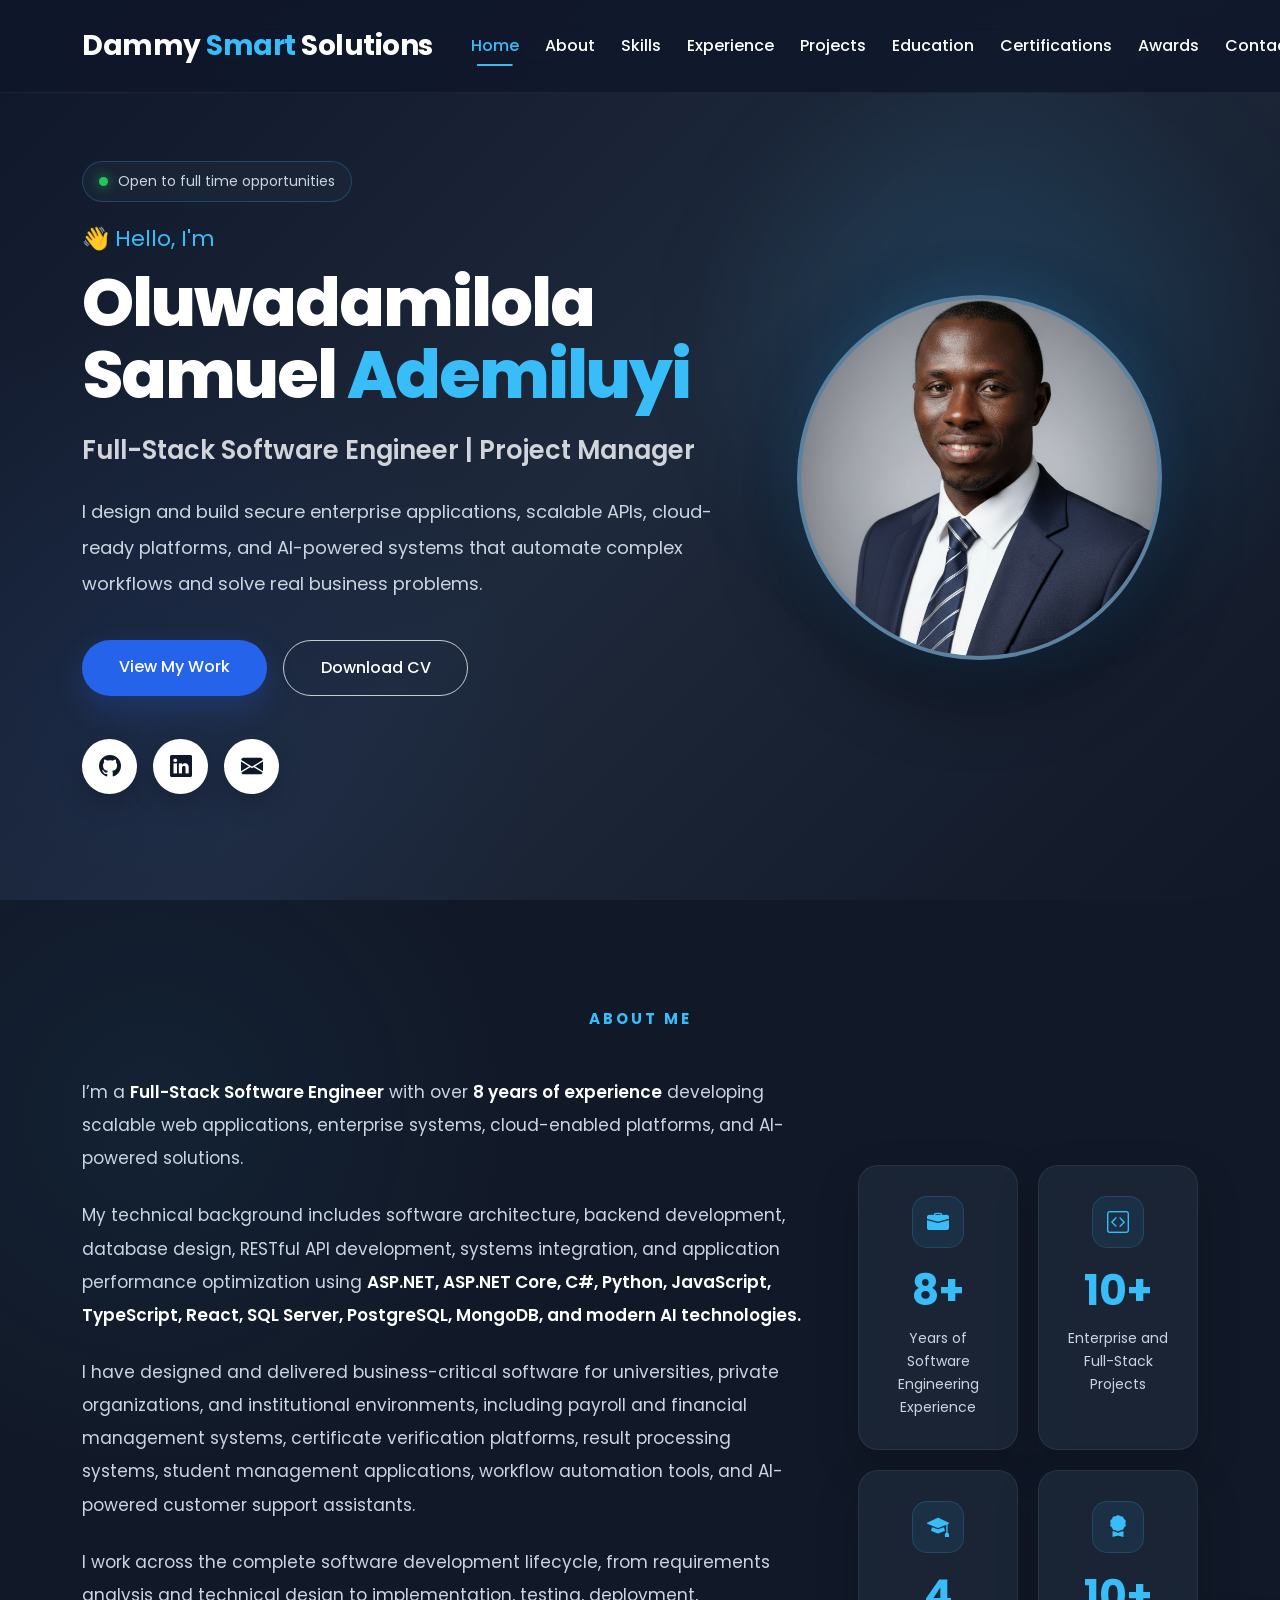
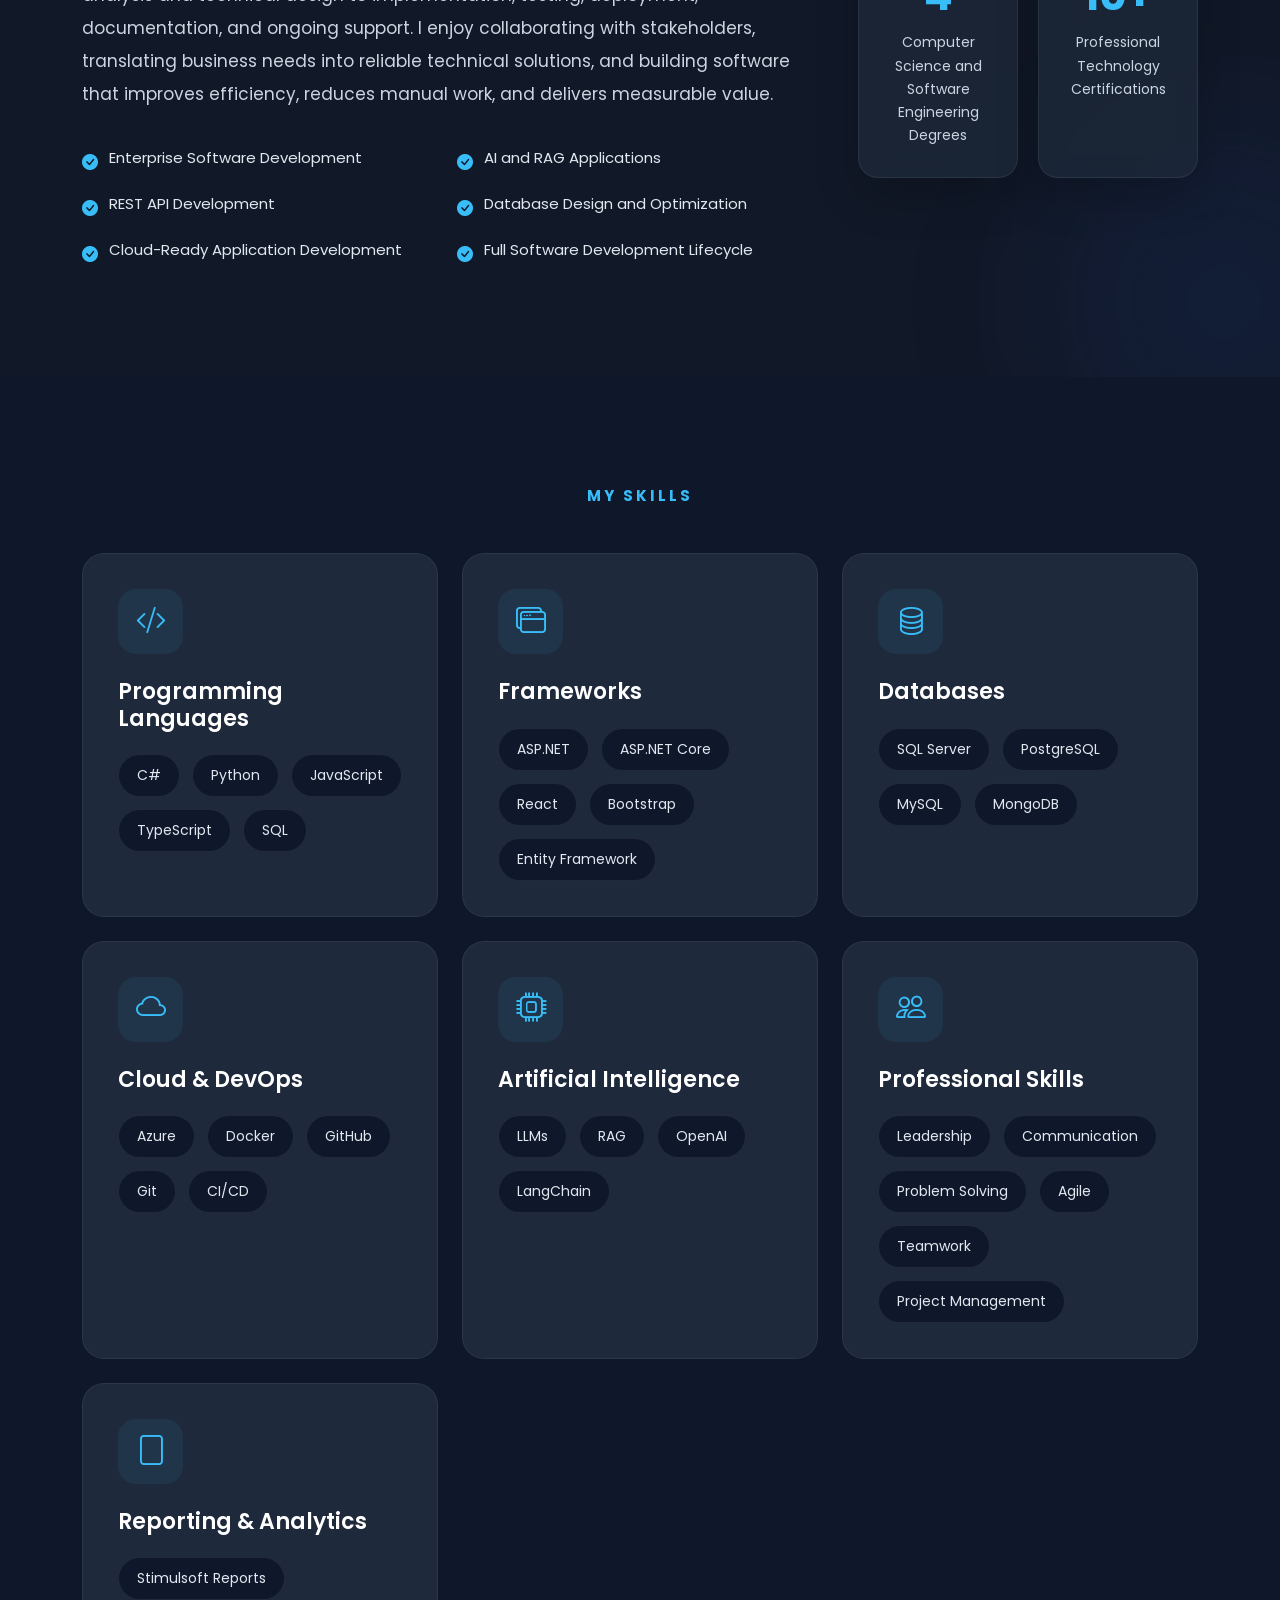
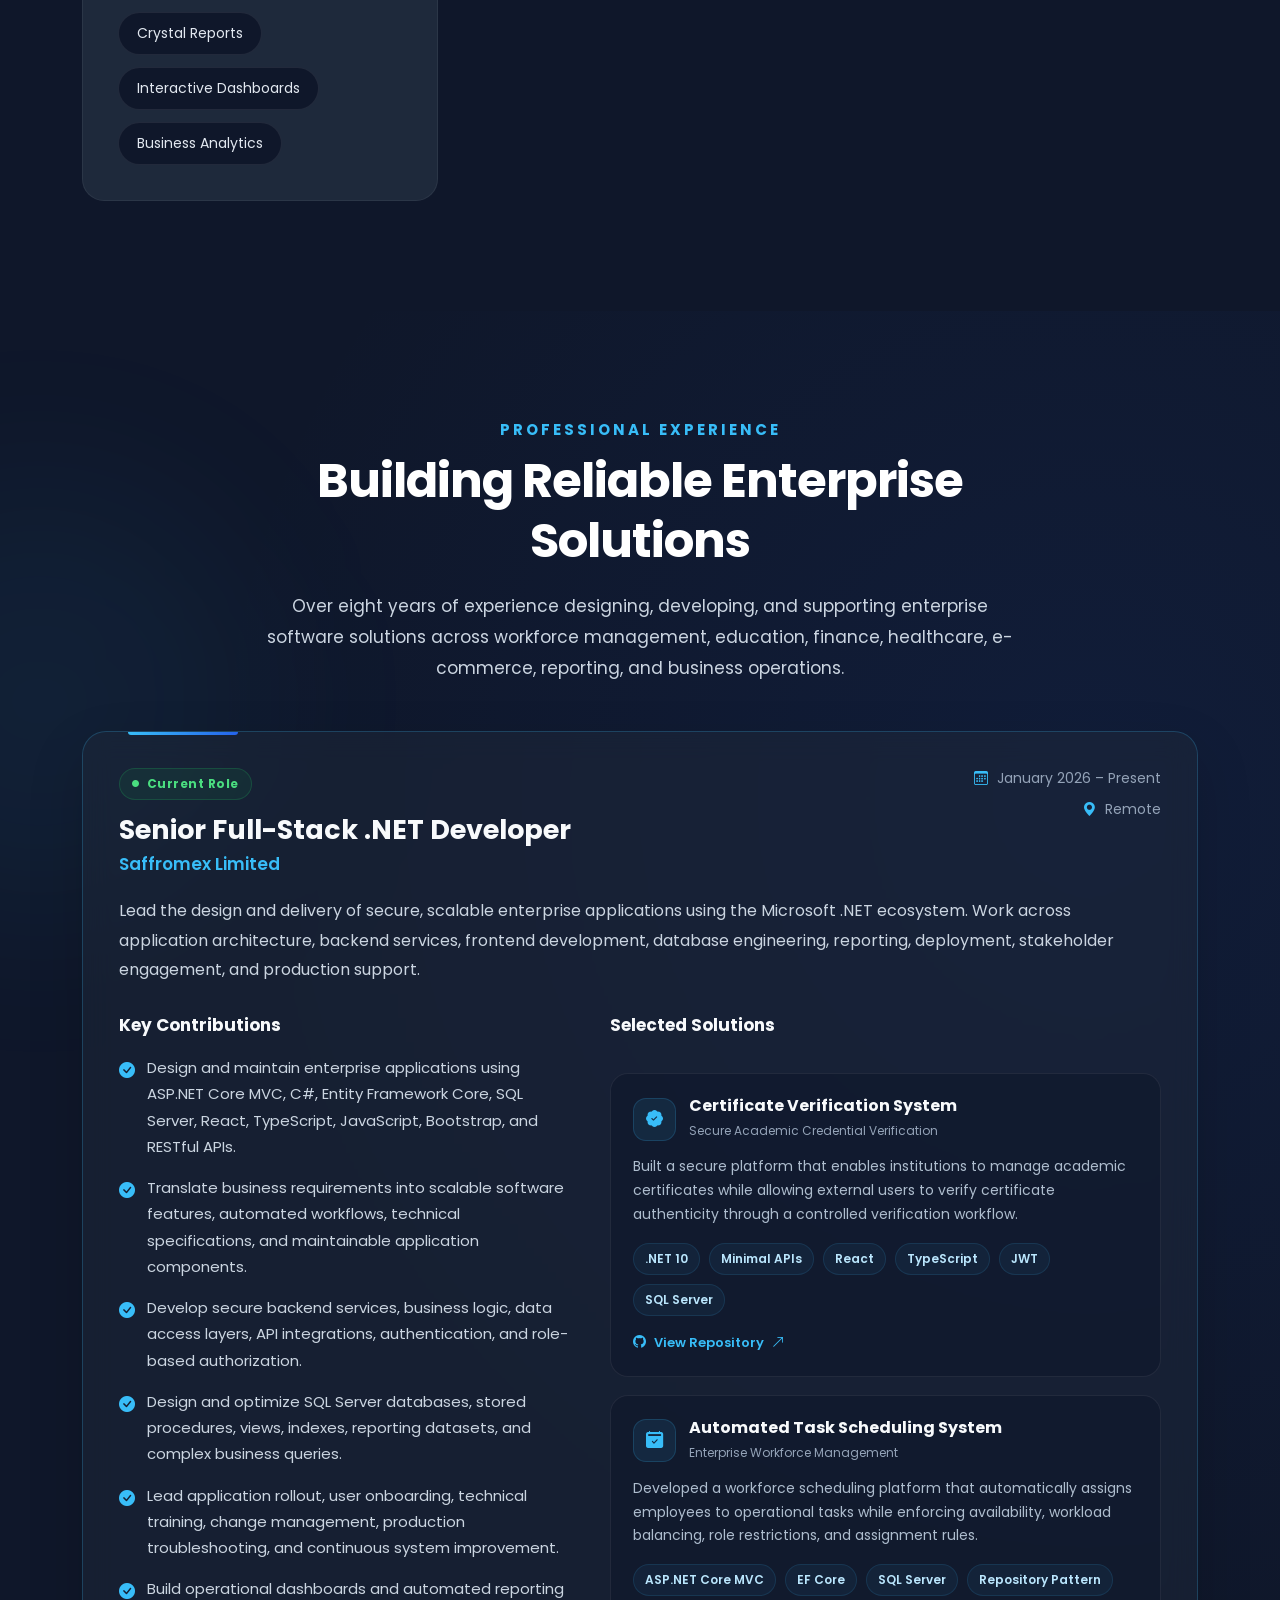
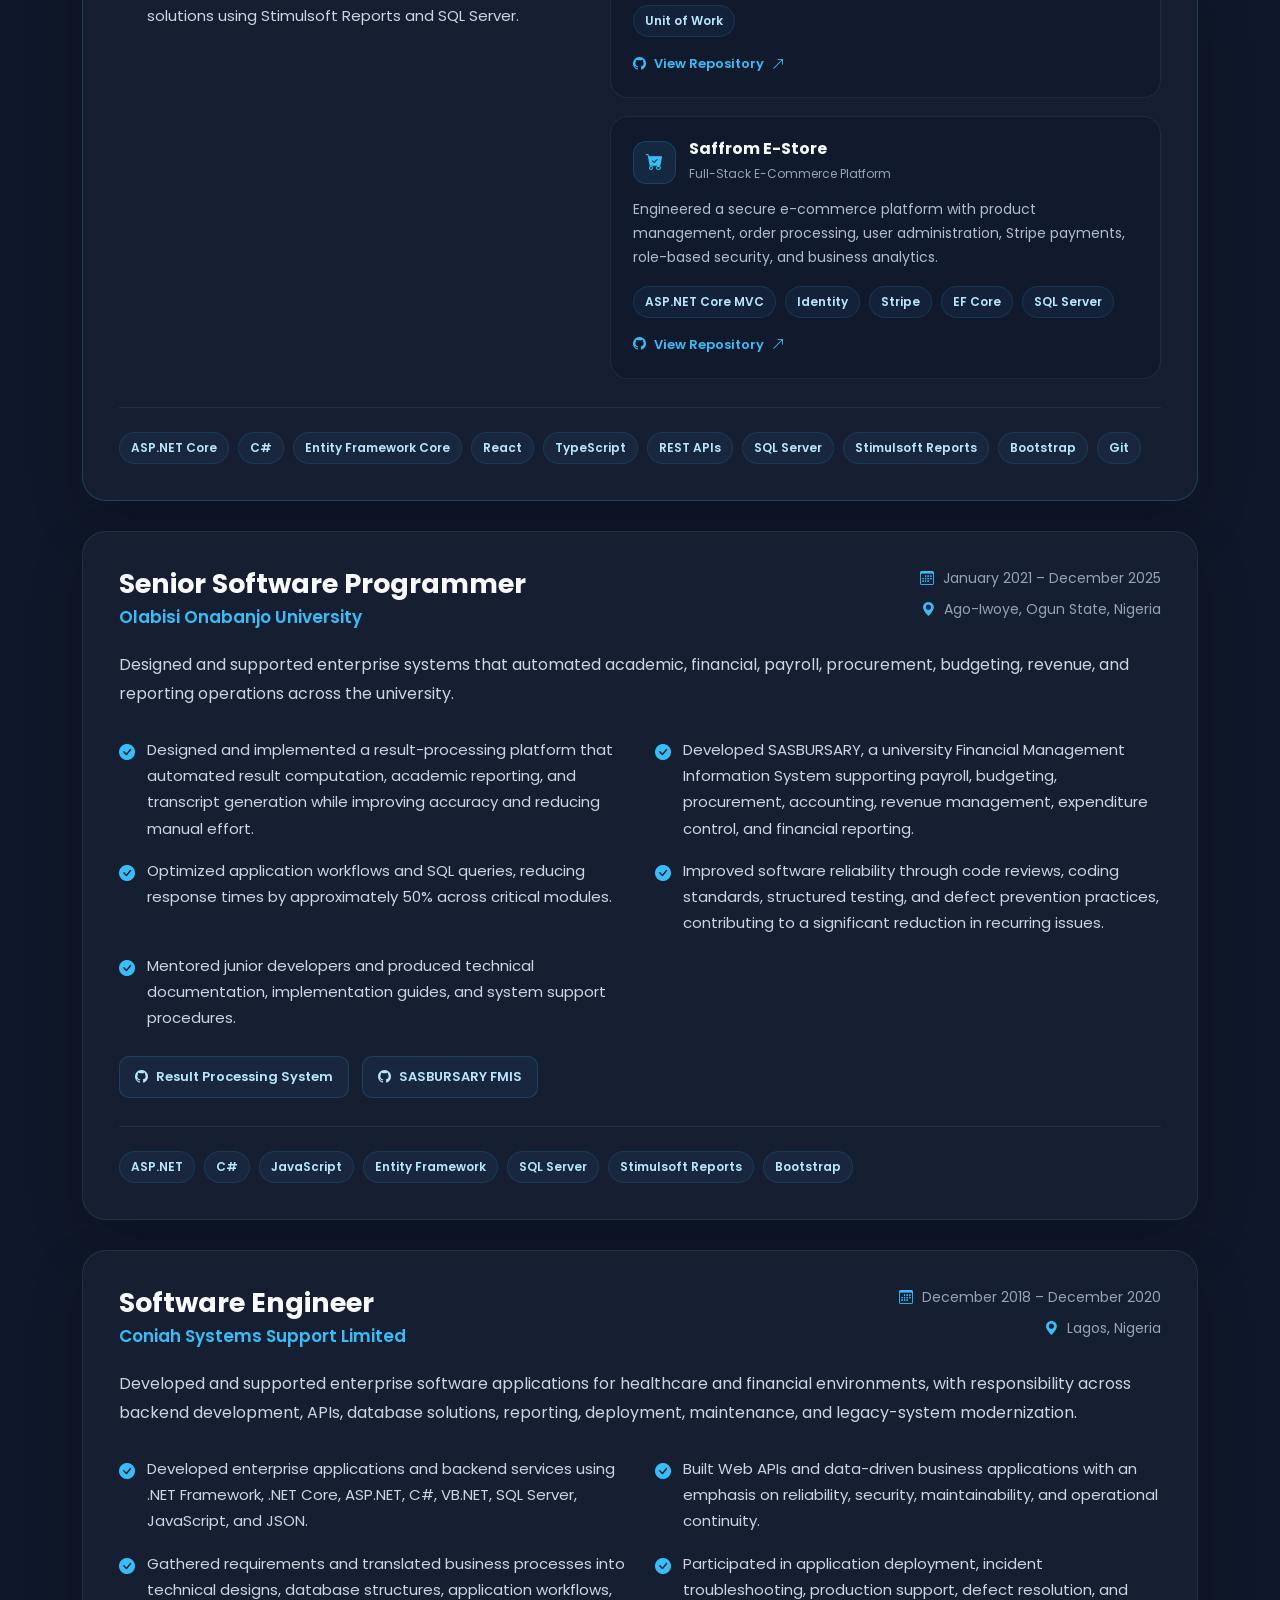
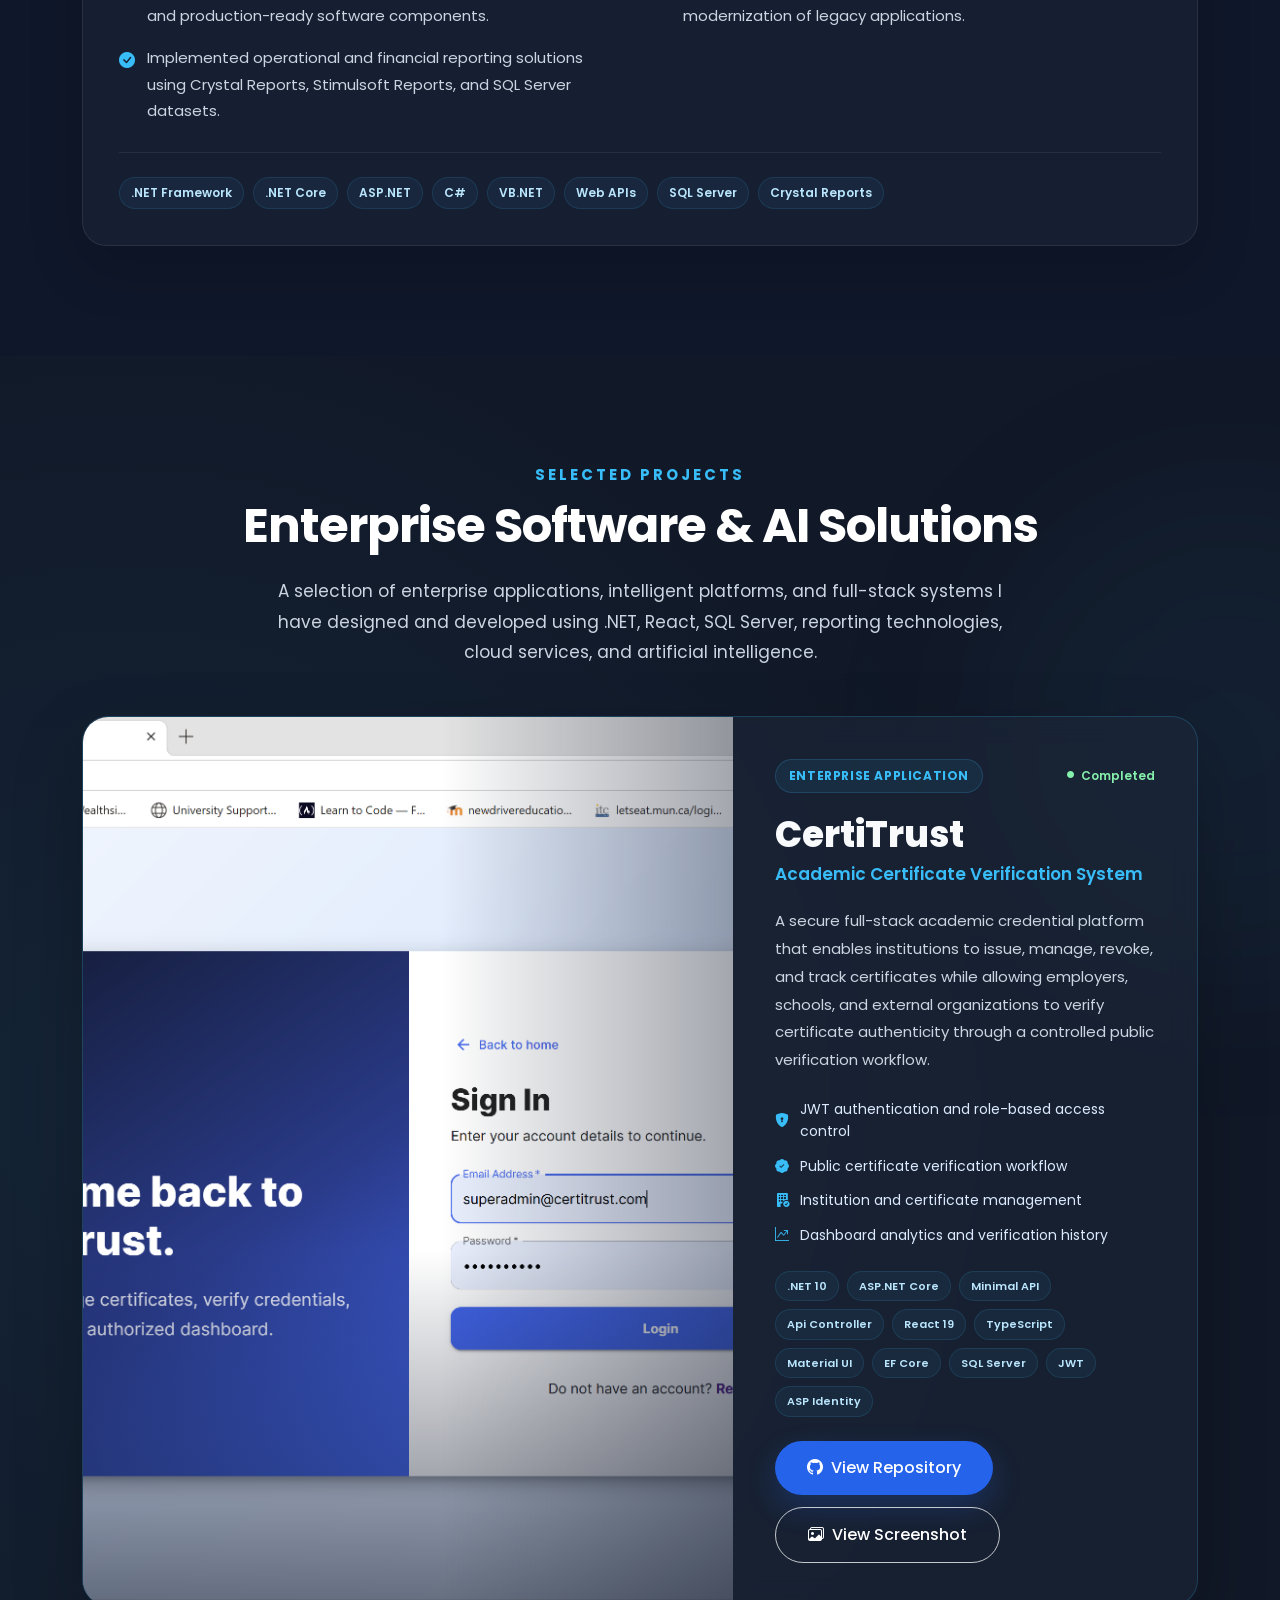
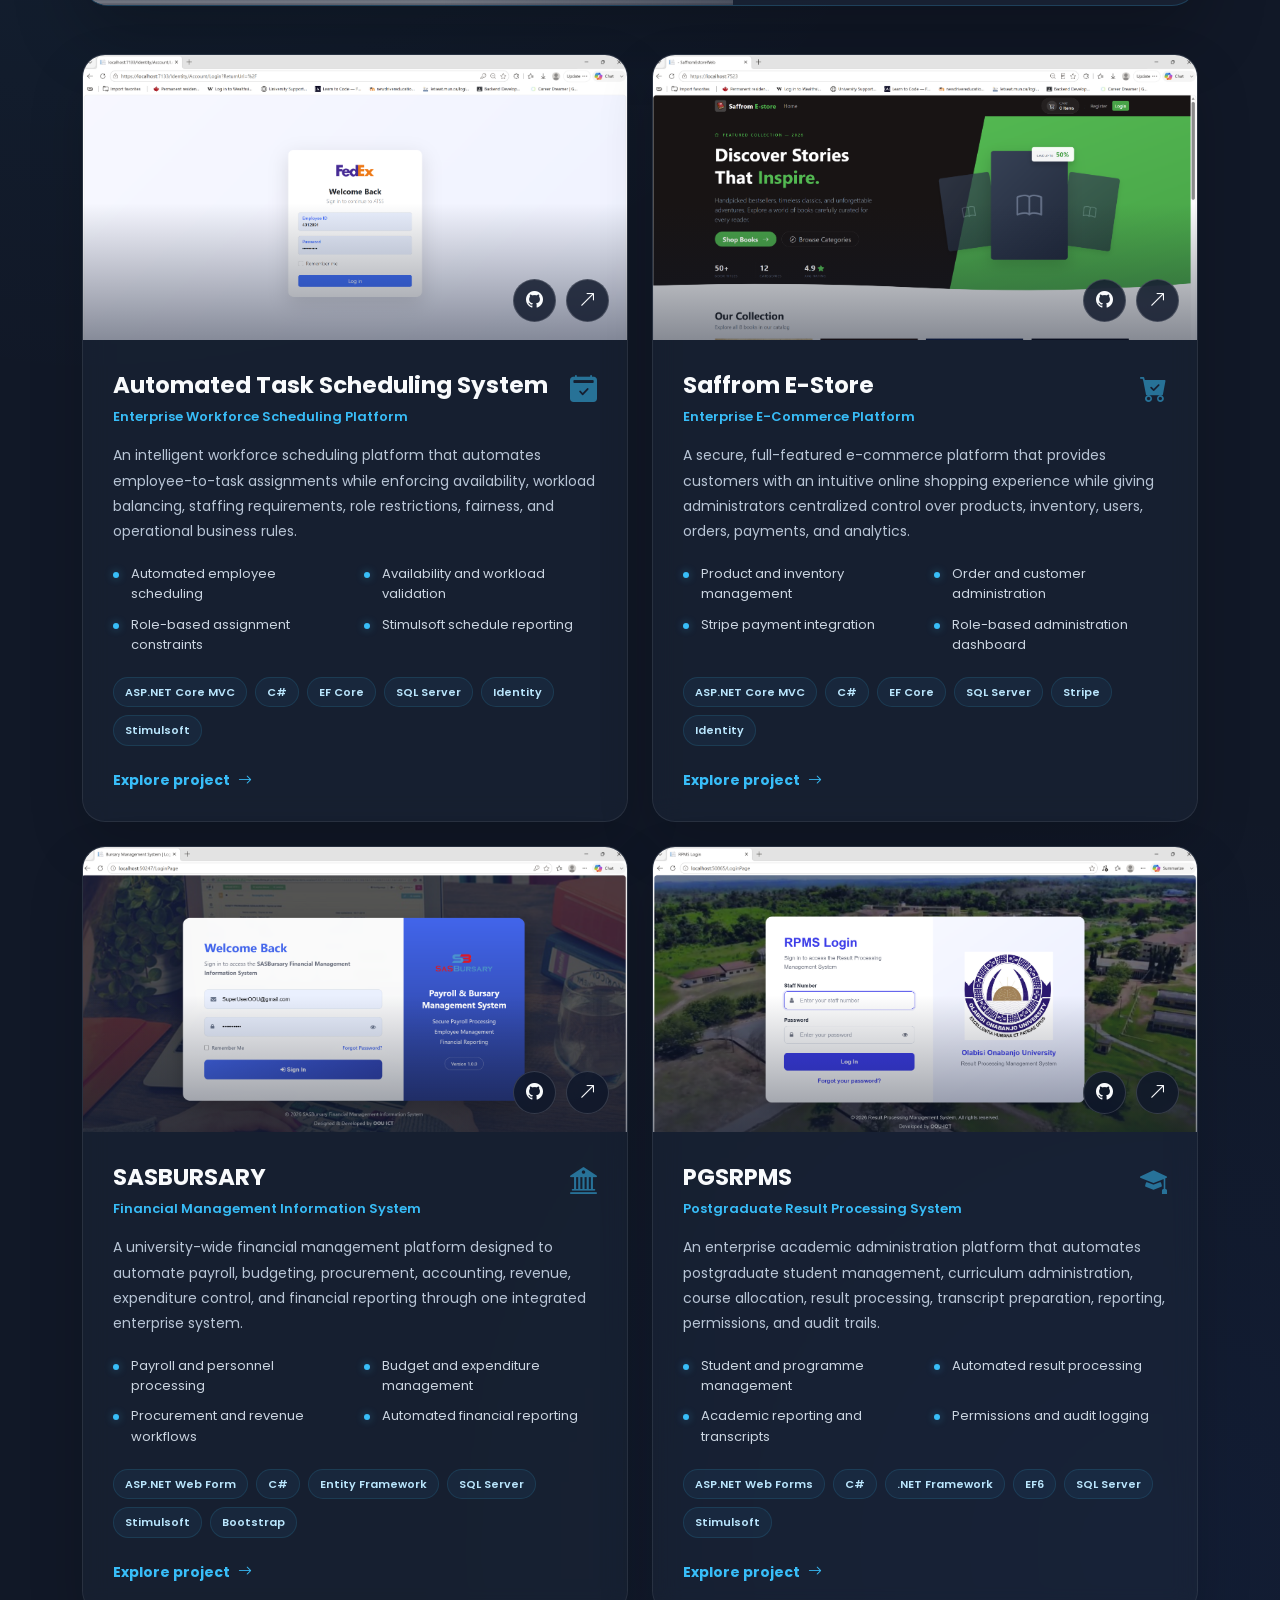
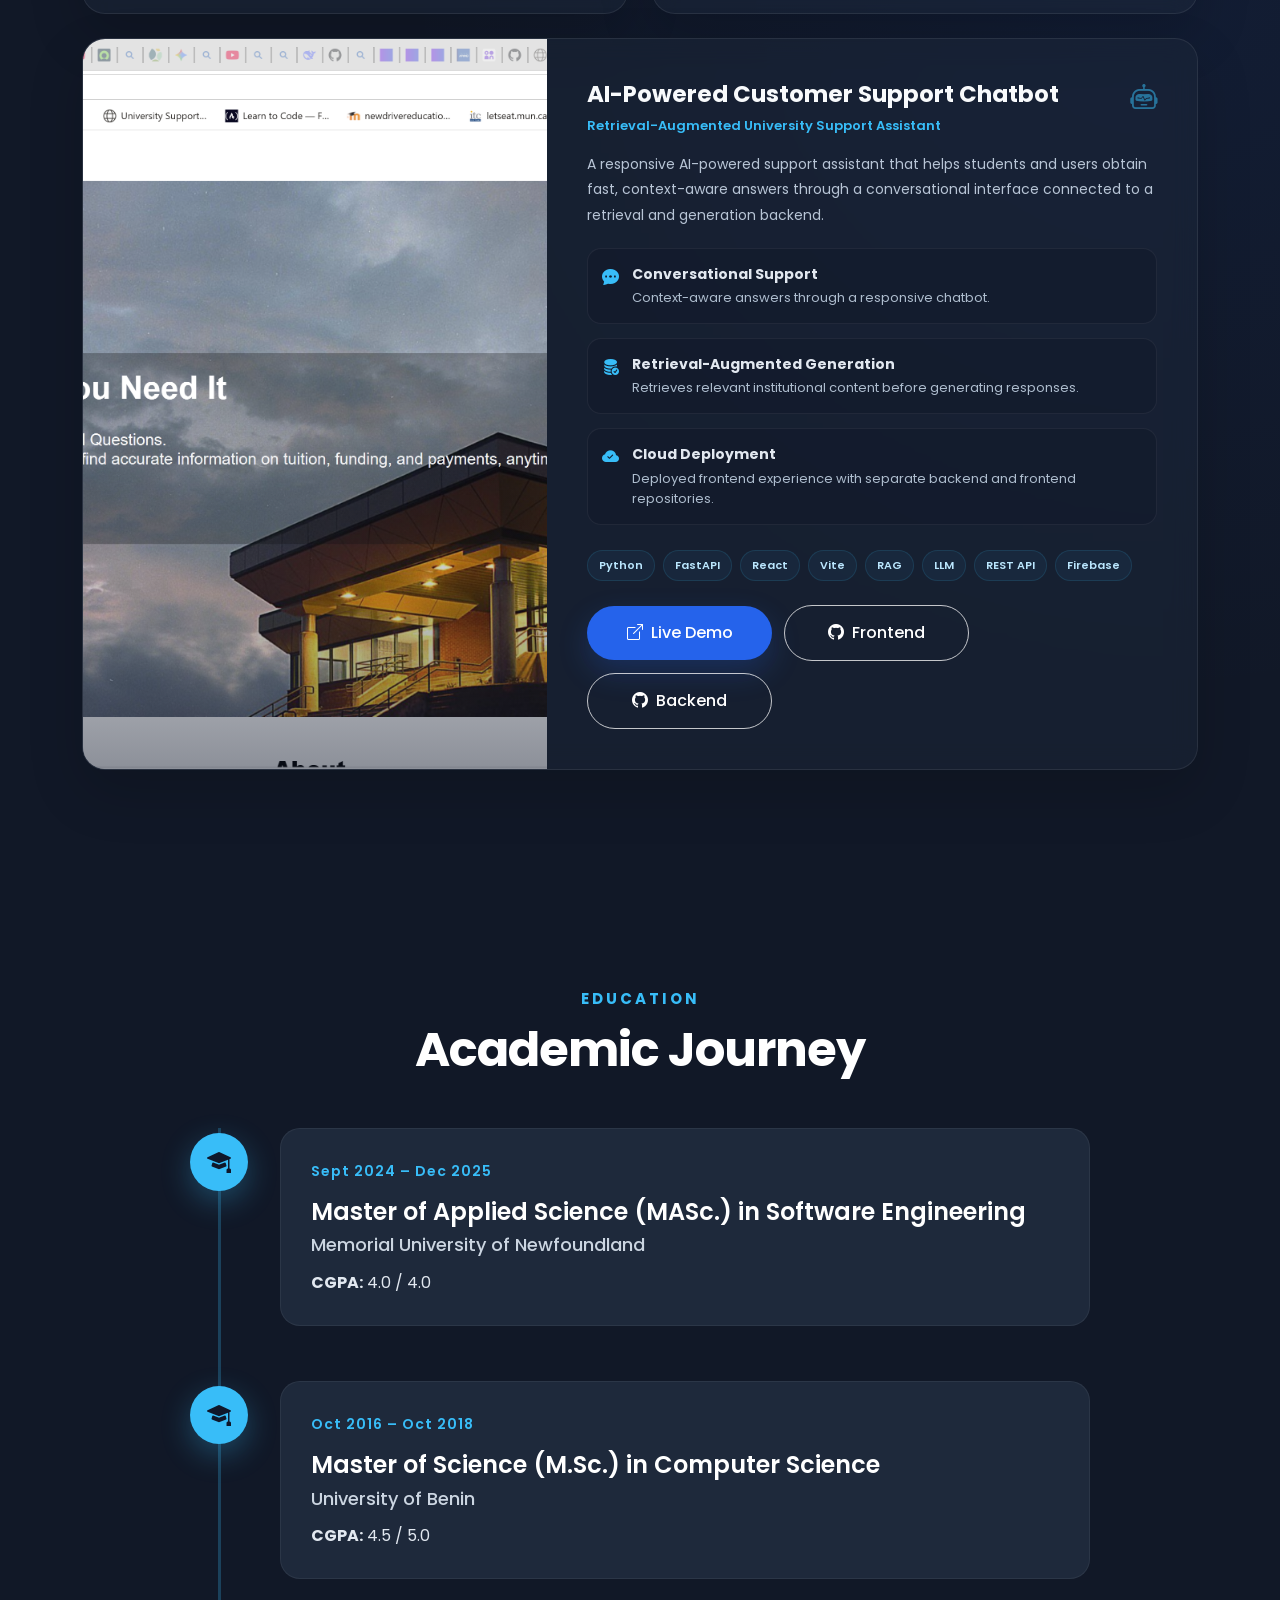
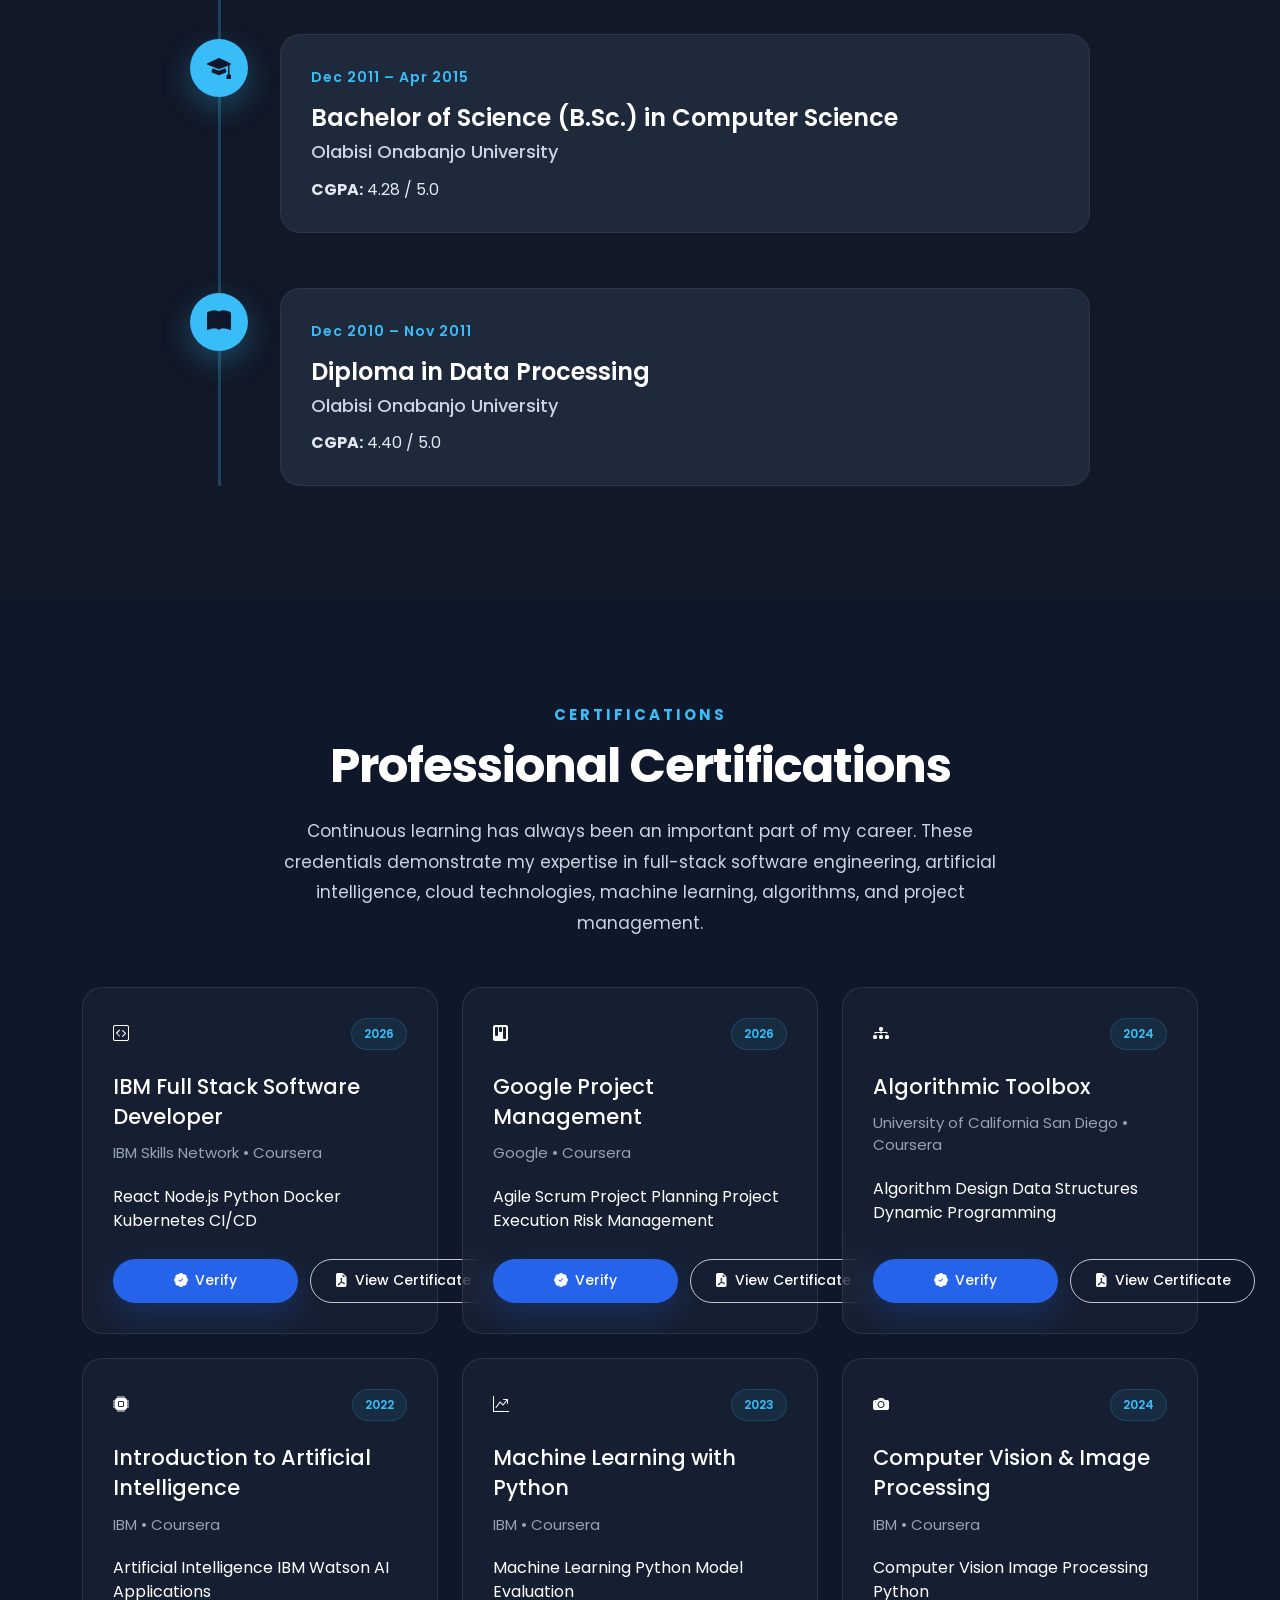
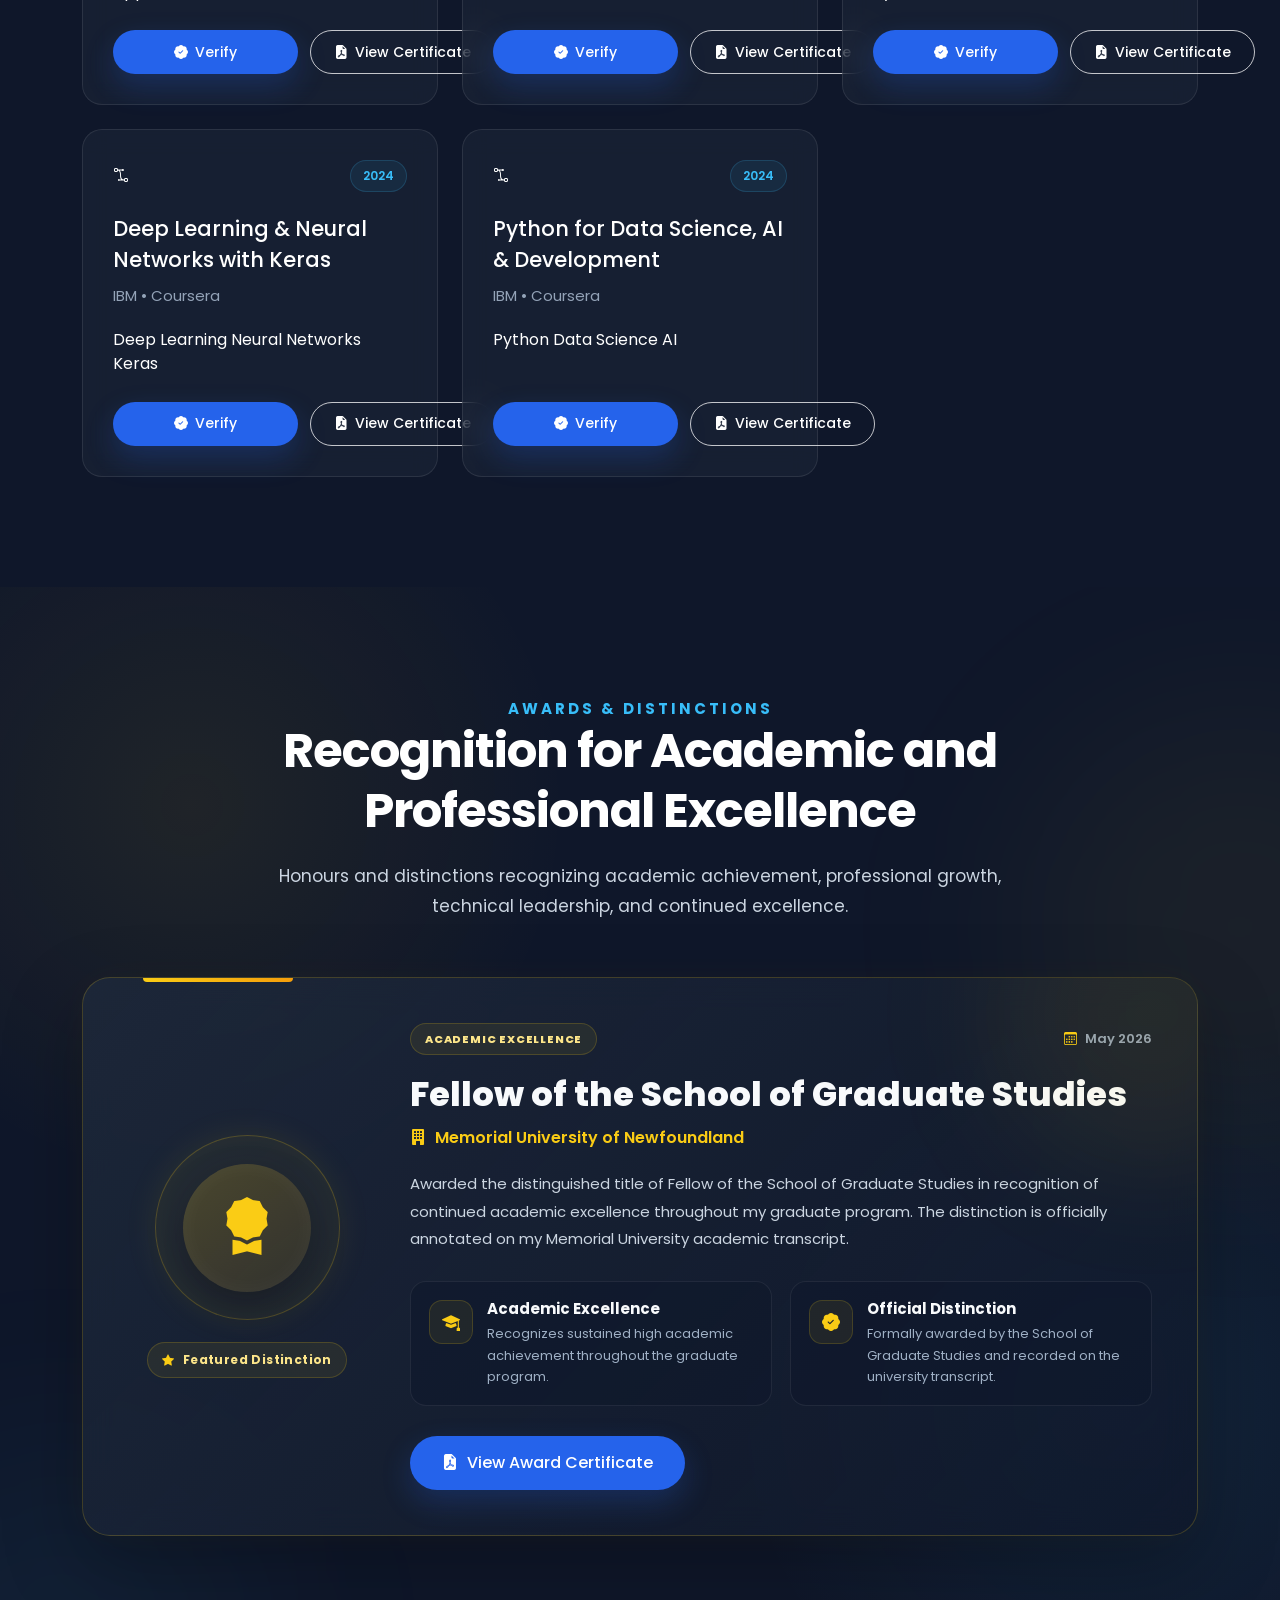
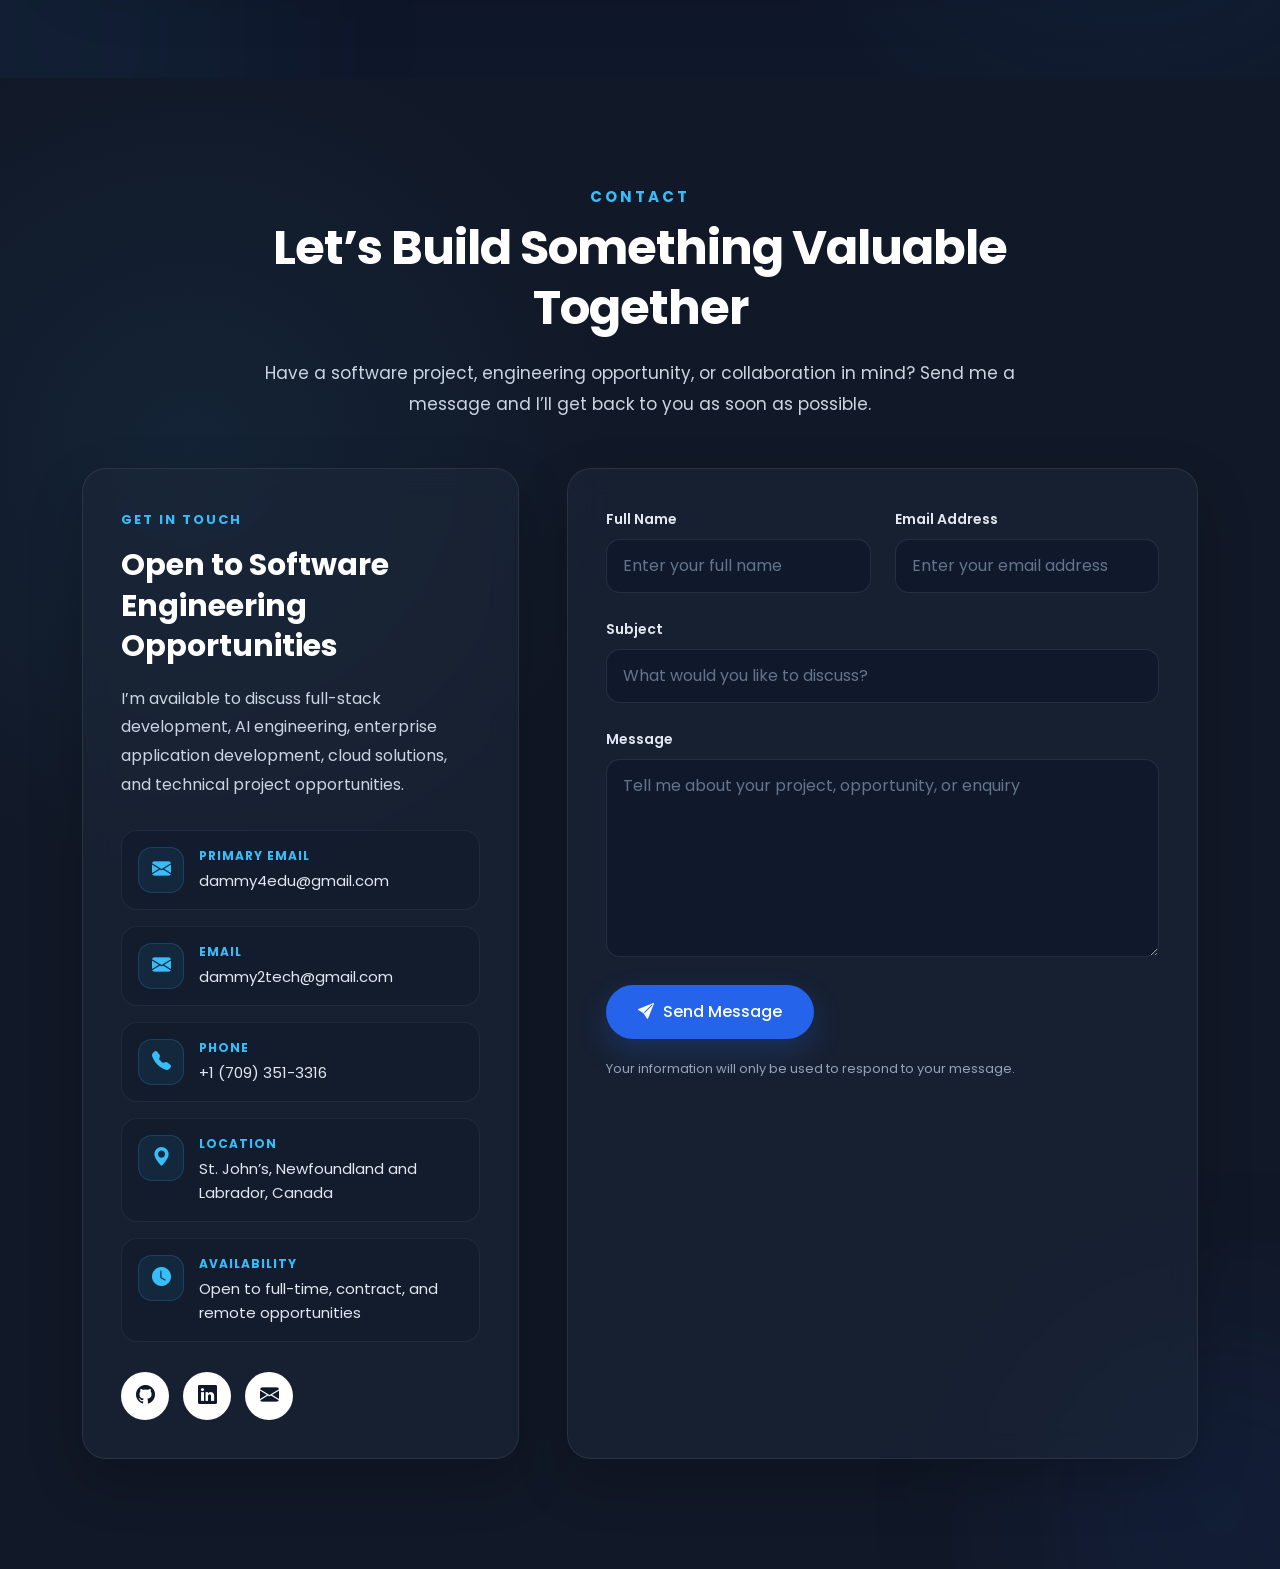
==== commit 07452110: "Updated" ====
--- a/index.html
+++ b/index.html
@@ -124,7 +124,7 @@
                 <a href="#projects" class="btn btn-primary"> View My Work </a>
 
                 <a
-                  href="files/Oluwadamilola_Ademiluyi_Resume.pdf"
+                  href="files/Oluwadamilola_Ademiluyi_Senior_Full_Stack_Resume.pdf"
                   class="btn btn-outline-light"
                   download
                 >
@@ -1683,7 +1683,7 @@
                     <i class="bi bi-diagram-3-fill"></i>
                   </div>
 
-                  <span class="certificate-year">Credential</span>
+                  <span class="certificate-year">2024</span>
                 </div>
 
                 <h4>Algorithmic Toolbox</h4>
@@ -2211,7 +2211,7 @@
                     </div>
 
                     <div>
-                      <span>Email</span>
+                      <span>Primary Email</span>
                       <p>dammy4edu@gmail.com</p>
                     </div>
                   </a>
